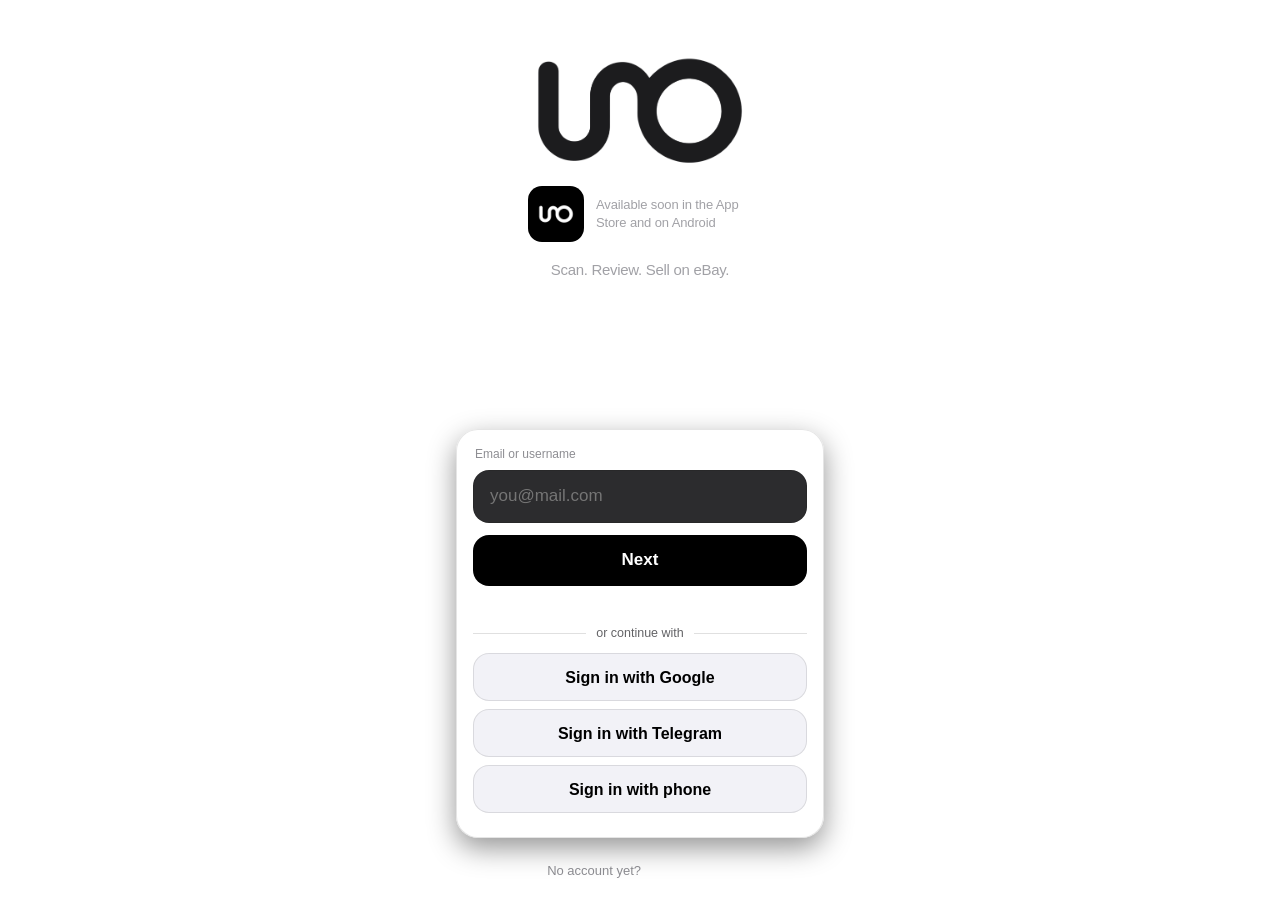
==== frontend/index.html @ 84a636df "P1: header — fat S+O glyph left, person icon top-right - Topbar logo: inline SVG 'S + O' glyph (anth" ====
<!DOCTYPE html>
<html lang="de" class="skin-clean force-dark">
<head>
  <meta charset="utf-8">
  <meta name="viewport" content="width=device-width, initial-scale=1, viewport-fit=cover, interactive-widget=overlays-content">
  <title>SERO</title>
  <link rel="manifest" href="manifest.webmanifest?v=8">

  <!-- Home-Screen / PWA: neues Line-Icon. Startup: Schwarz + Wordmark. -->
  <link rel="apple-touch-icon" href="assets/apple-touch-icon.png?v=7">
  <link rel="icon" href="assets/app-icon.png?v=7" type="image/png">
  <link rel="alternate icon" href="assets/app-icon.png?v=7">
  <link rel="apple-touch-startup-image" href="assets/startup-1170x2532.png?v=2"
    media="(device-width: 390px) and (device-height: 844px) and (-webkit-device-pixel-ratio: 3)">
  <link rel="apple-touch-startup-image" href="assets/startup-780x1688.png?v=2"
    media="(device-width: 390px) and (device-height: 844px) and (-webkit-device-pixel-ratio: 2)">
  <link rel="apple-touch-startup-image" href="assets/startup-1170x2532.png?v=2">
  <meta name="apple-mobile-web-app-capable" content="yes">
  <meta name="mobile-web-app-capable" content="yes">
  <meta name="apple-mobile-web-app-title" content="SERO">
  <!-- black-translucent: die App zeichnet bis unter die Statusleiste (viewport-fit=cover).
       Vorher standen hier ZWEI widersprüchliche Angaben — welche galt, entschied
       die Reihenfolge im Dokument, nicht wir. -->
  <meta name="apple-mobile-web-app-status-bar-style" content="black-translucent">
  <meta name="theme-color" content="#000000">
  <link rel="stylesheet" href="sero.css?v=166">
  <link rel="stylesheet" href="sero-dark.css?v=22">
  <link rel="stylesheet" href="sero-clean.css?v=45">
</head>
<body>

<!-- Marken-Splash — neues Line-Wordmark (Dunkel-Variante) -->
<div id="splash">
  <img src="assets/wordmark-sero-chrome.png?v=5" alt="SERO">
</div>

<!-- ═══════════ Login ═══════════ -->
<section id="viewLogin" class="view" hidden>
  <div class="login-wrap">
    <div class="login-hero">
      <img class="login-mark logo-light" src="assets/wordmark-navy.png?v=2" alt="SERO">
      <img class="login-mark logo-dark" src="assets/wordmark-white.png?v=2" alt="SERO">
      <div class="login-soon">
        <img class="login-app-icon" src="assets/app-icon.png?v=7" alt="">
        <p class="login-soon-copy">Bald im App Store und für Android</p>
      </div>
      <p class="login-sub">Scannen. Prüfen. Bei eBay verkaufen.</p>
      <ul class="login-feats">
        <li><span class="lf-ic" data-ic="camera"></span>Fertiger eBay-Entwurf direkt nach dem Scan</li>
        <li><span class="lf-ic" data-ic="chart"></span>Alles prüfen und ändern, bevor etwas live geht</li>
        <li><span class="lf-ic" data-ic="arrowup"></span>Bei eBay erst nach deiner Freigabe</li>
      </ul>
    </div>
    <div class="login-dock">
    <div class="login-card" id="loginStep1">
      <label for="loginId">E-Mail-Adresse oder Benutzername</label>
      <input id="loginId" type="text" autocomplete="username" placeholder="du@mail.de" enterkeyhint="next">
      <button class="btn-primary" id="loginNext">Weiter</button>
      <p class="login-err" id="loginErr1" role="status" aria-live="polite"></p>
      <div id="loginSocial" class="login-social" hidden></div>
    </div>
    <div class="login-card" id="loginPhoneCard" hidden>
      <label for="loginPhone">Telefonnummer</label>
      <input id="loginPhone" type="tel" autocomplete="tel" placeholder="+49 170 1234567" enterkeyhint="next">
      <button class="btn-primary" id="loginPhoneNext">Code senden</button>
      <p class="login-hint">SMS kostet — nur wenn der Versand eingerichtet ist.</p>
      <p class="login-err" id="loginPhoneErr" role="status" aria-live="polite"></p>
      <button type="button" class="login-link" id="loginPhoneBack">Zurück</button>
    </div>
    <div class="login-card" id="loginPhoneStep2" hidden>
      <label for="loginPhoneCode">Dein SMS-Code</label>
      <input id="loginPhoneCode" inputmode="text" autocomplete="one-time-code" placeholder="L-123456" enterkeyhint="go">
      <button class="btn-primary" id="loginPhoneVerify">Anmelden</button>
      <p class="login-err" id="loginPhoneErr2" role="status" aria-live="polite"></p>
    </div>
    <div class="login-card" id="loginSignupCard" hidden>
      <label for="signupEmail">E-Mail</label>
      <input id="signupEmail" type="email" autocomplete="email" placeholder="du@mail.de" enterkeyhint="next">
      <label for="signupUser">Benutzername</label>
      <input id="signupUser" type="text" autocomplete="username" placeholder="dein.name" maxlength="24" enterkeyhint="go">
      <button class="btn-primary" id="signupBtn">Konto erstellen</button>
      <p class="login-err" id="signupErr" role="status" aria-live="polite"></p>
      <p class="login-hint">Den Anmeldecode schickt SERO an deine E-Mail.</p>
    </div>
    <div class="login-card" id="loginStep2" hidden>
      <label for="loginCode">Dein Anmeldecode</label>
      <p class="login-hint" id="codeHint">SERO hat dir einen Code geschickt.</p>
      <input id="loginCode" inputmode="text" autocomplete="one-time-code" placeholder="L-123456" enterkeyhint="go">
      <button class="btn-primary" id="loginVerify">Anmelden</button>
      <p class="login-err" id="loginErr2" role="status" aria-live="polite"></p>
    </div>
    <p class="login-foot" id="loginFootSignup">Noch kein Konto? <button type="button" class="login-link" id="loginSignup">Konto erstellen</button></p>
    <p class="login-foot" id="loginFootLogin" hidden>Schon ein Konto? <button type="button" class="login-link" id="loginBack">Anmelden</button></p>
    </div>
  </div>
</section>

<!-- ═══════════ App ═══════════ -->
<section id="viewApp" class="view" hidden>
  <header class="topbar">
    <div class="topbar-brand">
      <img class="topbar-logo logo-light" src="assets/wordmark-navy.png?v=2" alt="SERO">
      <img class="topbar-logo logo-dark" src="assets/wordmark-white.png?v=2" alt="SERO">
      <span class="topbar-glyph" aria-label="SERO">
        <svg viewBox="0 0 60 28" fill="currentColor" aria-hidden="true"><path d="M10.8 22.6c-2.8 0-5-0.7-6.7-2.1C2.4 19.1 1.4 17.2 1.2 14.8h5.4c0.2 1 0.6 1.8 1.3 2.3 0.7 0.5 1.6 0.8 2.8 0.8 1.1 0 1.9-0.2 2.4-0.6 0.5-0.4 0.8-0.9 0.8-1.6 0-0.7-0.4-1.3-1.1-1.6-0.7-0.4-2-0.8-3.8-1.2-1.9-0.5-3.4-1-4.5-1.5C3.3 10.9 2.4 10.2 1.8 9.3 1.1 8.3 0.8 7.1 0.8 5.6c0-2 0.8-3.6 2.4-4.8C4.8 -0.5 7 -1.1 9.7-1.1c2.8 0 5 0.7 6.6 2C17.9 2.3 18.8 4.1 19 6.4h-5.3c-0.1-0.9-0.5-1.6-1.2-2.1-0.6-0.5-1.5-0.8-2.6-0.8-1 0-1.7 0.2-2.2 0.6-0.5 0.4-0.8 0.9-0.8 1.5 0 0.7 0.4 1.3 1.1 1.7 0.7 0.4 1.9 0.8 3.7 1.2 1.9 0.5 3.4 1 4.6 1.5 1.2 0.5 2.2 1.3 2.9 2.2 0.7 0.9 1.1 2.2 1.1 3.7 0 2.1-0.8 3.7-2.5 5C16.2 21.9 13.8 22.6 10.8 22.6z" transform="translate(1 4)"/><circle cx="43" cy="14" r="12" fill="none" stroke="currentColor" stroke-width="5"/></svg>
      </span>
      <span class="topbar-rule" aria-hidden="true"></span>
      <span class="topbar-section" id="topbarSection" aria-live="polite"></span>
    </div>
    <span class="topbar-spacer"></span>
    <div class="topbar-actions">
      <button type="button" class="topbar-ico" id="eyeBtn" aria-label="Werte verbergen"></button>
      <button type="button" class="topbar-ico" id="dashRefresh" aria-label="Preise aktualisieren"></button>
      <button type="button" class="topbar-ava" id="topAva" aria-label="Profil">
        <svg class="topbar-ava-fallback" viewBox="0 0 36 36" fill="none"><circle cx="18" cy="14" r="6" fill="currentColor"/><path d="M6 32c0-6.6 5.4-12 12-12s12 5.4 12 12" fill="currentColor"/></svg>
      </button>
    </div>
  </header>

  <!-- Tab: Home (Dashboard) -->
  <main id="tabHome" class="tab-page" hidden>
    <div class="page-scroll" id="homeScroll"></div>
  </main>

  <!-- Tab: Sammlung -->
  <main id="tabCollection" class="tab-page">
    <div class="page-scroll" id="colScroll">
      <div class="tab-title-glass tab-title-flush page-tab-title">
        <img class="tab-title title-light" src="assets/titles/sammlung-dark.png?v=10" alt="Sammlung" width="2272" height="738">
        <img class="tab-title title-dark" src="assets/titles/sammlung.png?v=10" alt="Sammlung" width="2072" height="718">
      </div>
      <div id="colHero"></div>
      <div id="colInvBar" class="inv-bar" hidden>
        <div class="inv-search" id="colSearchWrap" hidden>
          <span class="inv-search-ic"></span>
          <input id="colSearchLive" type="search" inputmode="search" enterkeyhint="search"
            placeholder="Titel, Set, Cert-Nr." autocomplete="off">
          <button type="button" class="inv-search-clear" id="colSearchClear" aria-label="Zurücksetzen" hidden></button>
        </div>
        <div class="inv-applied" id="colInvApplied" hidden></div>
        <div class="inv-count" id="colInvCount"></div>
      </div>
      <div class="sysbanner" id="sysBanner" hidden></div>
      <div class="grid" id="colGrid"></div>
      <!-- Ein Weg nach vorn: SR-Monogramm, ein Satz, ein Knopf. Der Import steht
           in den Einstellungen unter „Daten & Backup“ und lenkte hier nur ab. -->
      <div class="empty" id="colEmpty" hidden>
        <img class="empty-wordmark logo-light" src="assets/wordmark-navy.png?v=2" alt="">
        <img class="empty-wordmark logo-dark" src="assets/wordmark-white.png?v=2" alt="">
        <h2>Noch keine Stücke.</h2>
        <button class="btn-primary" id="emptyAdd"></button>
      </div>
    </div>
  </main>

  <!-- Tab: Scanner (removed from IA — kept hidden for JS compat) -->
  <main id="tabScan" class="tab-page" hidden aria-hidden="true"></main>

  <!-- Tab: Verkaufen -->
  <main id="tabSales" class="tab-page" hidden>
    <div class="page-scroll" id="salesScroll">
      <div class="sales-title-row page-tab-title" hidden aria-hidden="true">
        <div class="tab-title-glass tab-title-flush">
          <img class="tab-title title-light" src="assets/titles/verkauf-dark.png?v=10" alt="Verkaufen" width="2020" height="1216">
          <img class="tab-title title-dark" src="assets/titles/verkauf.png?v=10" alt="Verkaufen" width="1778" height="1076">
        </div>
      </div>
      <div id="salesStats"></div>
      <div class="seg" id="salesSeg">
        <i class="sales-seg-ink" id="salesSegInk" aria-hidden="true"></i>
        <button data-b="draft" class="on">Entwürfe</button>
        <button data-b="active">Aktiv</button>
        <button data-b="ended">Verkauft</button>
      </div>
      <div id="salesInvBar" class="inv-bar" hidden>
        <div class="inv-search" id="salesSearchWrap" hidden>
          <span class="inv-search-ic"></span>
          <input id="salesSearchLive" type="search" inputmode="search" enterkeyhint="search"
            placeholder="Titel, Artikelnummer" autocomplete="off">
          <button type="button" class="inv-search-clear" id="salesSearchClear" aria-label="Zurücksetzen" hidden></button>
        </div>
        <div class="inv-applied" id="salesInvApplied" hidden></div>
        <div class="inv-count" id="salesInvCount"></div>
      </div>
      <div id="salesBulk"></div>
      <div id="salesList"></div>
      <div id="salesEmpty" hidden></div>
    </div>
  </main>

  <!-- Tab: eBay-Hub (SERO-Profil nur noch über Avatar-Overlay) -->
  <main id="tabProfile" class="tab-page ebay-page" hidden>
    <div class="page-scroll" id="profileScroll"></div>
  </main>

  <nav class="tabbar">
    <button class="tab" data-tab="tabHome" aria-label="Übersicht"><span class="tic"></span><span class="tab-lab">Start</span></button>
    <button class="tab active" data-tab="tabCollection" aria-label="Sammlung"><span class="tic"></span><span class="tab-lab">Collection</span></button>
    <button class="tab" data-tab="tabSales" aria-label="Verkaufen"><span class="tic"></span><span class="tab-lab">Sell</span></button>
  </nav>
  <button type="button" class="fab" id="btnCamera" aria-label="Add">
    <svg width="22" height="22" viewBox="0 0 22 22" fill="none"><path d="M11 3v16M3 11h16" stroke="currentColor" stroke-width="2.4" stroke-linecap="round"/></svg>
  </button>
</section>

<!-- Einstellungen — vollhohe sekundäre Ansicht -->
<div id="settingsView" class="settings-view" hidden aria-hidden="true">
  <div class="settings-bar">
    <button type="button" class="icon-btn" id="settingsBack" aria-label="Zurück"></button>
    <h2 id="settingsTitle">Einstellungen</h2>
  </div>
  <div class="settings-body page-scroll" id="settingsBody"></div>
</div>

<!-- ═══════════ Detail-Overlay ═══════════ -->
<div id="detail" class="detail" hidden>
  <div class="detail-bar">
    <button class="icon-btn" id="detailClose" aria-label="Zurück"></button>
    <span class="dtitle" id="detailTitle"></span>
    <button class="icon-btn" id="detailShare" aria-label="Stück teilen" hidden></button>
    <button class="icon-btn" id="detailFav" aria-label="Favorit"></button>
    <button class="icon-btn" id="detailMore" aria-label="Mehr" hidden></button>
    <button class="icon-btn" id="detailTrash" aria-label="Entfernen"></button>
  </div>
  <div class="detail-body" id="detailBody"></div>
  <div id="detailCtaDock" class="d-cta-dock" hidden></div>
</div>

<!-- ═══════════ Bottom-Sheet ═══════════ -->
<div id="sheetBackdrop" class="sheet-backdrop" hidden></div>
<div id="sheet" class="sheet" hidden>
  <div class="sheet-head" id="sheetHead">
    <div class="sheet-grip"></div>
    <h3 id="sheetTitle"></h3>
  </div>
  <p id="sheetHint" class="sheet-hint"></p>
  <div id="sheetBody"></div>
  <p id="sheetErr" class="sheet-err"></p>
  <div class="sheet-actions">
    <button class="btn-plain" id="sheetCancel">Abbrechen</button>
    <button class="btn-primary" id="sheetSave">Übernehmen</button>
  </div>
</div>

<input id="fileInput" type="file" accept="image/*" multiple hidden>
<input id="cameraInput" type="file" accept="image/*" capture="environment" hidden>
<input id="libraryInput" type="file" accept="image/*" multiple hidden>

<div id="scanReview" class="scan-review" hidden>
  <div class="scan-review-inner">
    <h2 id="scanReviewTitle">Prüfen.</h2>
    <p id="scanReviewLead">Das Foto wird der Entwurf.</p>
    <div class="scan-review-ph"><img id="scanReviewImg" alt=""></div>
    <button type="button" class="btn-primary" id="scanReviewKeep"></button>
    <button type="button" class="btn-secondary" id="scanReviewAgain"></button>
  </div>
</div>

<div id="camOverlay" class="cam-overlay" hidden>
  <video id="camVideo" playsinline autoplay muted></video>
  <canvas id="camCanvas" hidden></canvas>
  <div class="cam-top">
    <button type="button" class="cam-x" id="camClose" aria-label="Schließen"></button>
    <span class="cam-count" id="camCount"></span>
    <div class="cam-top-acts">
      <button type="button" class="cam-tool" id="camFlash" hidden aria-label="Blitz"></button>
      <button type="button" class="cam-tool" id="camFlip" aria-label="Kamera wechseln"></button>
    </div>
  </div>
  <div class="cam-strip" id="camStrip"></div>
  <div class="cam-bar">
    <button type="button" class="cam-lib" id="camLibrary">Aus Mediathek</button>
    <button type="button" class="cam-shutter" id="camShutter" aria-label="Auslösen"></button>
    <button type="button" class="cam-next" id="camNext">Weiter</button>
  </div>
</div>

<script src="sero-mobile.js?v=4"></script>
<script src="sero-detail.js?v=7"></script>
<script src="sero.js?v=257"></script>
<script src="sero-profile.js?v=24"></script>
</body>
</html>
---- frontend/sero.css ----
@charset "UTF-8";
/* ═══════════════════════════════════════════════════════════════
   SERO — Liquid Glass (v24)
   Apple-inspiriertes Glas, SERO-eigen: Navy, Chart-Grün, Schwarz/Hell.
   Blur nur auf Chrom-Schichten (Topbar, Tabbar, Sheet, Toast, Detail-Bar).
   Karten/Grid: leichte Transparenz OHNE backdrop-filter.
   Dark-Tokens: sero-dark.css (Media + force-dark). Fallback ohne Blur
   über @supports am Ende dieses Stylesheets.
   ═══════════════════════════════════════════════════════════════ */

/* ─────────── Tokens / :root (Light) ─────────── */

:root {
  /* Palette an Scan-Cam-Glas (eisblau) */
  --navy: #1a4a8c;
  --tint: #2f6fd0;
  --tint-soft: rgba(74, 140, 232, .14);
  --glow: #7eb6ff;
  --glow-deep: #4a8ce8;

  --bg: #e4ecf6;
  --bg-elevated: rgba(255, 255, 255, .78);
  --fill: rgba(103, 135, 171, .12);
  --fill-2: rgba(103, 135, 171, .20);
  --label: #0b1424;
  --label-2: #3d4f6a;           /* ≥4.5:1 auf --bg */
  --label-3: #5a6b86;           /* ≥4.5:1 Meta/Caption auf --bg */
  --separator: rgba(103, 135, 171, .22);
  --surface-solid: #ffffff;
  --card: var(--surface-solid); /* Alias für Segmente / ältere Regeln */

  --green: #248a3d;
  --red: #d70015;
  --orange: #b25000;
  --icon-neutral: #7a8aa3;
  --mono: ui-monospace, "SF Mono", SFMono-Regular, Menlo, monospace;

  /* Liquid Glass — Chrom, tonig zum Scan-Icon */
  --glass: rgba(255, 255, 255, .70);
  --glass-strong: rgba(255, 255, 255, .88);
  --glass-border: rgba(200, 220, 255, .85);
  --glass-edge: rgba(42, 90, 158, .14);
  --glass-spec: inset 0 1.5px 0 rgba(255, 255, 255, .95), inset 0 -1px 0 rgba(42, 90, 158, .08);
  --glass-blur: saturate(2) blur(40px);
  --glass-shadow: 0 14px 44px rgba(42, 90, 158, .18), 0 4px 12px rgba(42, 90, 158, .10);
  --surface: rgba(255, 255, 255, .66);

  --bar: var(--glass);
  --sheet: var(--glass-strong);
  --hairline: rgba(42, 90, 158, .10);
  --shadow-card: 0 1px 2px rgba(42, 90, 158, .05), 0 12px 28px rgba(42, 90, 158, .10);
  --radius-card: 18px;
  --radius-sheet: 24px;
  --radius-bar: 20px;
  --radius-control: 12px;
  --spring: cubic-bezier(.32, .72, 0, 1);

  --chip-s-fs: 11px; --chip-s-fw: 700; --chip-s-pad: 3px 9px;
  --chip-m-fs: 13px; --chip-m-fw: 600; --chip-m-pad: 7px 13px;

  --btn-fg: #ffffff;
  --btn-bg-top: #2a5fb8;
  --btn-bg-bot: #1e4a94;

  --chart-up: #0da05a;
  --chart-dn: #e5484d;
  /* Freisteller-Grund: eisblau wie Scan-Cam/Tabbar, kein kaltes Reinweiß */
  --thumb-bg: #f5f9ff;
}

/* ─────────── Basis / Reset ─────────── */

* { margin: 0; padding: 0; box-sizing: border-box; -webkit-tap-highlight-color: transparent; }
[hidden] { display: none !important; }
html, body { height: 100%; }
body {
  font-family: -apple-system, BlinkMacSystemFont, "SF Pro Text", "Helvetica Neue", "Segoe UI", Roboto, sans-serif;
  background: var(--bg); color: var(--label);
  -webkit-font-smoothing: antialiased; text-rendering: optimizeLegibility;
  overscroll-behavior: none;
  font-size: 17px; line-height: 1.35;
}
/* Liquid Glass Light: weicher Studio-Grund (Dark in sero-dark.css) */
html:not(.force-dark) body {
  background:
    radial-gradient(120% 80% at 50% -20%, rgba(103, 135, 171, .18), transparent 55%),
    radial-gradient(90% 60% at 100% 100%, rgba(150, 180, 215, .14), transparent 50%),
    var(--bg);
}
button { font: inherit; border: 0; background: none; color: inherit; cursor: pointer; text-align: left; }
input, textarea { font: inherit; color: inherit; }
a { color: var(--tint); }

/* Fokus sichtbar — outline:0 nur wo eigener Ersatz existiert (z. B. tab-cam) */
:focus { outline: none; }
:focus-visible {
  outline: 2.5px solid var(--tint);
  outline-offset: 2px;
}
button:focus-visible, a:focus-visible, input:focus-visible, [tabindex]:focus-visible {
  outline: 2.5px solid var(--tint);
  outline-offset: 2px;
}

.view { position: fixed; inset: 0; display: flex; flex-direction: column; }

#viewApp {
  transition: transform .38s cubic-bezier(.32, .72, 0, 1), border-radius .38s, filter .38s;
  transform-origin: 50% 0; background: var(--bg);
}
#viewApp.recede {
  transform: scale(.945) translateY(10px);
  border-radius: 24px; overflow: hidden; filter: brightness(.82);
}
html.vv-keyboard #viewApp.recede,
#viewApp.recede.is-detail-open {
  transform: none;
  filter: none;
  border-radius: 0;
}
html.vv-keyboard .sheet,
html.input-focus .sheet {
  -webkit-backdrop-filter: none;
  backdrop-filter: none;
  background: var(--surface-solid, #fff);
}

/* Bilder blenden weich ein (muss VOR .holo-wrap img stehen — Kaskaden-Reihenfolge).
   WICHTIG: Selektor hier abschließen — sonst erben Produktbilder die .ph-strip-
   Flex/Overflow-Regeln und brechen das Galerie-Layout. */
.gitem img, .d-photos img, .rc img, .mv-row img, .sale-row img,
.simg, .add-strip img, .img-row img {
  opacity: 0; transition: opacity .4s ease, transform .4s var(--spring);
}
img.ld { opacity: 1 !important; }

/* ── Foto-Sammler im Scan-Sheet ─────────────────────────────────────────
   Alle Aufnahmen als Streifen, jede mit × und Sortier-Pfeilen. Bewusst
   Knöpfe statt Ziehen: Drag auf dem Handy war schon einmal unbrauchbar. */
.ph-strip {
  display: flex; gap: 10px; overflow-x: auto; padding: 2px 0 8px;
  scroll-snap-type: x proximity; -webkit-overflow-scrolling: touch;
}
.ph-strip::-webkit-scrollbar { display: none; }
.ph-kachel {
  position: relative; flex: 0 0 auto; width: 96px; margin: 0;
  scroll-snap-align: start;
}
.ph-kachel img {
  width: 96px; height: 128px; object-fit: cover; border-radius: 10px;
  background: var(--thumb-bg); display: block;
  box-shadow: 0 1px 3px rgba(0,0,0,.18);
}
.ph-kachel { cursor: pointer; }
.ph-kachel.is-hero {
  outline: 2px solid var(--tint);
  outline-offset: 2px;
  border-radius: 10px;
}
.ph-kachel:active { opacity: .88; }
.ph-weg {
  position: absolute; top: -5px; right: -5px; width: 24px; height: 24px;
  border: 0; border-radius: 50%; display: grid; place-items: center;
  background: var(--label); color: var(--bg); cursor: pointer;
  box-shadow: 0 1px 4px rgba(0,0,0,.3); padding: 0;
}
.ph-weg::before {
  content: ""; position: absolute; inset: -10px; border-radius: 50%;
}
.ph-weg:active { transform: scale(.88); }
.ph-haupt {
  position: absolute; top: 6px; left: 6px;
  font-size: 9.5px; font-weight: 800; letter-spacing: .3px;
  background: var(--tint); color: #fff; padding: 2px 6px; border-radius: 5px;
}
.ph-sort { display: flex; gap: 5px; margin-top: 6px; }
.ph-sort button {
  flex: 1; min-height: 44px; height: 44px; border: 0; border-radius: 8px; cursor: pointer;
  background: var(--fill-2); color: var(--label); font-size: 19px; line-height: 1;
  font-weight: 700; padding: 0 0 2px;
}
.ph-sort button:disabled { opacity: .22; }
.ph-sort button:active:not(:disabled) { transform: scale(.92); }
.ph-tipp { font-size: 12.5px; color: var(--label-2); margin: 2px 4px 10px; line-height: 1.4; }
.ph-add { display: flex; gap: 8px; margin: 4px 0 12px; }
.ph-add .btn-secondary { flex: 1; display: flex; align-items: center; justify-content: center; gap: 7px; }

/* Start-Splash */
#splash {
  position: fixed; inset: 0; z-index: 100; display: grid; place-items: center;
  background: #000; transition: opacity .45s;
}
#splash img {
  width: min(220px, 56vw); height: auto; max-height: none; object-fit: contain;
  border-radius: 0;
  animation: logoIn .7s var(--spring) backwards;
}
#splash.done { opacity: 0; pointer-events: none; }
@keyframes splashPulse { 50% { transform: scale(1.08); opacity: .8; } }

/* Login — scrollbar & höhenadaptiv (kleine Geräte + Querformat + Tastatur) */
#viewLogin {
  overflow-x: hidden;
  overflow-y: auto;
  -webkit-overflow-scrolling: touch;
  align-items: stretch;
  overscroll-behavior-y: contain;
}
.login-wrap {
  margin: auto;
  width: min(340px, 88vw);
  text-align: center;
  padding: max(20px, env(safe-area-inset-top, 0px)) 16px
    max(28px, calc(env(safe-area-inset-bottom, 0px) + 20px));
  min-height: min(100%, var(--vv-height, 100dvh));
  display: flex; flex-direction: column; justify-content: center;
  box-sizing: border-box;
}
@media (max-height: 640px), (orientation: landscape) and (max-height: 520px) {
  .login-wrap { justify-content: flex-start; min-height: auto; padding-top: 12px; }
  .login-logo { width: 72px; margin-bottom: 8px; }
  .login-mark { width: min(220px, 70vw); max-height: 64px; margin-bottom: 10px; }
  .login-app-icon { width: 40px; height: 40px; }
  .login-soon { margin-bottom: 10px; }
  .login-sub { margin-bottom: 12px; font-size: 14px; }
  .login-feats { margin-bottom: 14px; gap: 8px; font-size: 13px; }
  .login-card { padding: 16px 14px; }
  .login-foot { margin-top: 12px; }
}
@media (orientation: landscape) and (max-height: 420px) {
  .login-feats { display: none; }
}
.login-logo {
  width: 128px; height: auto; margin: 0 auto 16px; display: block;
  animation: logoIn .7s var(--spring) backwards;
}
.login-logo.logo-dark { display: none; }
.login-mark {
  display: block;
  width: min(300px, 86vw);
  height: auto;
  max-height: 96px;
  margin: 0 auto 18px;
  object-fit: contain;
  filter: none;
  animation: logoIn .7s var(--spring) backwards;
}
.login-soon {
  display: flex;
  align-items: center;
  justify-content: center;
  gap: 12px;
  margin: 0 auto 16px;
  max-width: 100%;
}
.login-app-icon {
  width: 52px;
  height: 52px;
  flex: 0 0 auto;
  object-fit: contain;
  border-radius: 12px;
}
.login-soon-copy {
  margin: 0;
  text-align: left;
  font-size: 13px;
  font-weight: 500;
  line-height: 1.3;
  color: var(--label-2);
  max-width: 11.5em;
}
.login-sub { color: var(--label-2); margin-bottom: 30px; font-size: 16px; animation: pageIn .5s .15s var(--spring) backwards; }
/* Die drei Zeilen über der Anmelde-Karte: ohne diese Regeln rendert der
   Browser eine Standard-Bullet-Liste — auf dem allerersten Screen. */
.login-feats {
  list-style: none; margin: 0 auto 26px; padding: 0; width: fit-content;
  display: grid; gap: 12px; text-align: left;
  font-size: 14.5px; color: var(--label-2);
  animation: pageIn .5s .25s var(--spring) backwards;
}
.login-feats li { display: flex; align-items: center; gap: 11px; }
.lf-ic {
  width: 28px; height: 28px; border-radius: 9px; flex: 0 0 auto;
  display: grid; place-items: center; color: var(--tint);
  background: color-mix(in srgb, var(--tint) 12%, transparent);
}
.lf-ic svg { width: 15px; height: 15px; }
.login-link {
  background: none; border: 0; padding: 0; font: inherit;
  color: var(--tint); font-weight: 600; cursor: pointer;
}

.login-card {
  background: rgba(255, 255, 255, .82); border: 1px solid rgba(255, 255, 255, .9);
  border-radius: var(--radius-card); padding: 22px 20px;
  text-align: left;
  box-shadow: 0 16px 40px rgba(16, 24, 40, .16), inset 0 1px 0 rgba(255, 255, 255, 1);
  -webkit-backdrop-filter: saturate(2) blur(32px);
  backdrop-filter: saturate(2) blur(32px);
  animation: itemIn .5s .25s var(--spring) backwards;
}
.login-card label { font-size: 13px; font-weight: 600; color: var(--label-2); }
.login-card label + input { margin-top: 0; }
.login-card input + label { margin-top: 12px; }
.login-card input {
  width: 100%; margin: 10px 0 16px; padding: 14px 16px; border-radius: 12px;
  border: 0; background: var(--fill); outline: none; font-size: 17px; transition: box-shadow .18s;
}
.login-card input:focus { box-shadow: 0 0 0 2.5px var(--tint); }
.login-hint { font-size: 13px; color: var(--label-2); margin: 6px 0 4px; }
.login-err { color: var(--red); font-size: 13px; margin-top: 10px; min-height: 1em; }
.login-foot { margin-top: 24px; font-size: 13px; color: var(--label-2); }
@keyframes logoIn {
  from { opacity: 0; transform: translateY(-14px) scale(.92); }
}
.oauth-divider {
  display: flex; align-items: center; gap: 10px; margin: 18px 0 12px;
  color: var(--label-3); font-size: 12.5px;
}
.oauth-divider::before, .oauth-divider::after { content: ""; flex: 1; border-top: .5px solid var(--separator); }
.oauth-btn { margin-bottom: 8px; }

.login-social { margin-top: 4px; }
.tg-login-slot {
  display: flex; justify-content: center; margin: 8px 0 12px;
  min-height: 40px;
}
.login-card .login-link { margin-top: 12px; display: inline-block; }

/* Buttons */
.btn-primary {
  display: flex; align-items: center; justify-content: center; gap: 8px;
  width: 100%; min-height: 50px;
  background: linear-gradient(180deg, var(--btn-bg-top), var(--btn-bg-bot));
  color: var(--btn-fg); font-weight: 600; font-size: 17px;
  padding: 14px 18px; border-radius: var(--radius-control, 18px);
  box-shadow: 0 1px 2px rgba(47, 111, 208, .28), 0 8px 22px -6px rgba(74, 140, 232, .48),
    0 0 18px rgba(126, 182, 255, .28),
    inset 0 .5px 0 rgba(255, 255, 255, .35);
  transition: transform .16s var(--spring), filter .16s, box-shadow .16s;
}
.btn-primary:active { transform: scale(.96); filter: brightness(1.12); box-shadow: 0 1px 2px rgba(47, 111, 208, .3); }
.btn-primary[disabled] { opacity: .45; }
.btn-primary.destructive { background: linear-gradient(180deg, #e5484d, #c22b30); }
.btn-primary.success { background: linear-gradient(180deg, #2ba455, #1d7a3d); }
.btn-secondary {
  display: flex; align-items: center; justify-content: center; gap: 8px;
  width: 100%; min-height: 48px;
  background: var(--fill); color: var(--tint); font-weight: 600; font-size: 16px;
  padding: 12px 16px; border-radius: var(--radius-control); transition: transform .12s;
}
.btn-secondary:active { transform: scale(.965); }
.btn-plain { color: var(--tint); font-weight: 600; font-size: 17px; padding: 12px 16px; }

/* ─────────── Topbar / Tab-Bar (Liquid Glass Chrom — bewusst laut) ─────────── */

.topbar {
  display: flex; align-items: center; gap: 8px;
  padding: calc(env(safe-area-inset-top, 0px) + 8px)
    max(14px, env(safe-area-inset-right, 0px))
    8px
    max(14px, env(safe-area-inset-left, 0px));
  background: color-mix(in srgb, var(--brand-wash) 72%, transparent);
  /* Literal — Safari akzeptiert oft kein var() in backdrop-filter */
  -webkit-backdrop-filter: saturate(2.1) blur(36px);
  backdrop-filter: saturate(2.1) blur(36px);
  border-bottom: 1px solid color-mix(in srgb, var(--brand-ink) 22%, transparent);
  box-shadow:
    inset 0 1px 0 rgba(255, 255, 255, .55),
    0 6px 20px color-mix(in srgb, var(--brand-ink) 12%, transparent);
  z-index: 5;
  --brand-ink: rgb(103, 135, 171);
  --brand-wash: rgb(220, 230, 242);
  overflow: hidden;
}
.topbar-brand {
  display: flex;
  align-items: center;
  gap: 8px;
  min-width: 0;
  flex: 1 1 auto;
  overflow: hidden;
}
.topbar-logo { height: 28px; width: auto; max-width: min(196px, 48vw); object-fit: contain; flex: 0 1 auto; filter: none; }
.topbar-glyph { display: none; }
.topbar-ava-fallback { display: none; }
.fab { display: none; }
.topbar-rule {
  width: 1.5px;
  height: 24px;
  border-radius: 1px;
  background: var(--brand-ink);
  opacity: .85;
  flex: 0 0 auto;
}
.topbar-section {
  display: flex;
  align-items: center;
  min-width: 0;
  flex: 1 1 auto;
  max-width: min(40vw, 168px);
  overflow: hidden;
}
.topbar-section .tab-title.topbar-title {
  width: auto !important;
  max-width: 100%;
  height: 32px !important;
  margin: 0 !important;
  object-fit: contain;
  object-position: left center;
  flex: 0 1 auto;
}
.topbar-section .tab-title.title-dark { display: none; }
.logo-dark { display: none; }
.topbar-spacer { flex: 0 1 8px; min-width: 4px; }
.topbar-badge {
  font-size: var(--chip-m-fs); font-weight: var(--chip-m-fw); color: var(--orange);
  background: color-mix(in srgb, var(--orange) 18%, transparent);
  padding: 4px 11px; border-radius: 999px;
  border: .5px solid color-mix(in srgb, var(--orange) 28%, transparent);
}
.topbar-actions {
  display: flex;
  align-items: center;
  gap: 4px;
  flex: 0 0 auto;
}
.topbar-ico {
  width: 34px; height: 34px; border-radius: 10px; flex: 0 0 auto;
  display: grid; place-items: center; color: var(--brand-ink);
  background: color-mix(in srgb, var(--brand-wash) 80%, #fff);
  border: 1px solid color-mix(in srgb, var(--brand-ink) 28%, transparent);
  box-shadow: inset 0 1px 0 rgba(255, 255, 255, .7);
  padding: 0; transition: transform .12s;
}
.topbar-ico:active { transform: scale(.92); }
.topbar-ico.spin svg { animation: spin 1s linear infinite; }
.topbar-ico svg { width: 17px; height: 17px; }
.topbar-ava {
  width: 34px; height: 34px; border-radius: 10px; flex: 0 0 auto;
  overflow: hidden; padding: 0; border: 1px solid color-mix(in srgb, var(--brand-ink) 28%, transparent);
  background: var(--fill); box-shadow: 0 2px 8px color-mix(in srgb, var(--brand-ink) 14%, transparent);
  display: grid; place-items: center; color: var(--tint); font-weight: 700; font-size: 13px;
  transition: transform .12s;
}
.topbar-ava:active { transform: scale(.92); }
.topbar-ava img { width: 100%; height: 100%; object-fit: cover; display: block; }
.icon-btn {
  width: 44px; height: 44px; border-radius: var(--radius-control, 12px); flex: 0 0 auto;
  display: grid; place-items: center; color: var(--tint);
  background: rgba(245, 249, 255, .72);
  border: 1px solid rgba(190, 215, 255, .85);
  box-shadow:
    inset 0 1px 0 rgba(255, 255, 255, .95),
    0 4px 14px rgba(42, 90, 158, .14),
    0 0 10px rgba(126, 182, 255, .18);
  -webkit-backdrop-filter: saturate(1.8) blur(16px);
  backdrop-filter: saturate(1.8) blur(16px);
  transition: transform .12s, background .2s;
  position: relative;
}
.icon-btn:active { transform: scale(.9); }
.icon-btn img { width: 100%; height: 100%; border-radius: 50%; object-fit: cover; }
/* Visuell kompakt (36), Tippfläche bleibt ≥44 via unsichtbarer Hit-Ring */
.icon-btn.sm { width: 36px; height: 36px; }
.icon-btn.sm::before {
  content: ""; position: absolute; inset: -4px; border-radius: 50%;
}
.icon-btn.badged { color: #fff; background: var(--navy); border-color: transparent;
  backdrop-filter: none; -webkit-backdrop-filter: none; }

/* Schwebende Glas-Tabbar: klar abgehoben, starke Lichtkante, Linse, Kamera */
.tabbar {
  position: absolute; left: 14px; right: 14px;
  bottom: calc(env(safe-area-inset-bottom, 0px) + 14px); z-index: 20;
  display: flex; align-items: center; justify-content: space-between; gap: 0;
  padding: 4px 10px;
  min-height: 54px;
  background: rgba(245, 249, 255, .72);
  -webkit-backdrop-filter: saturate(2.2) blur(42px);
  backdrop-filter: saturate(2.2) blur(42px);
  border: 1.5px solid rgba(190, 215, 255, .90);
  border-radius: var(--radius-bar, 20px);
  box-shadow:
    0 18px 48px rgba(42, 90, 158, .22),
    0 4px 14px rgba(42, 90, 158, .12),
    0 0 24px rgba(126, 182, 255, .25),
    inset 0 1.5px 0 rgba(255, 255, 255, 1),
    inset 0 -1px 0 rgba(42, 90, 158, .08);
}
.tabbar::before {
  content: ""; position: absolute; inset: 1px; border-radius: calc(var(--radius-bar, 20px) - 2px); pointer-events: none;
  background: linear-gradient(180deg, rgba(255, 255, 255, .55) 0%, transparent 48%);
  opacity: 1;
}
.tab {
  flex: 1; display: flex; flex-direction: column; align-items: center; gap: 0;
  color: var(--label-2); font-size: 11px; font-weight: 600; padding: 2px 0 1px;
  min-height: 44px; justify-content: center;
  transition: color .18s, transform .12s;
  position: relative; z-index: 1;
}
.tab:active { transform: scale(.92); }
.tab.active { color: var(--navy); }
.tab .tic {
  display: grid; place-items: center;
  width: 48px; height: 28px; border-radius: 12px;
  transition: background .28s var(--spring), transform .28s var(--spring),
    box-shadow .28s var(--spring), border-color .28s;
  border: 1px solid transparent;
}
.tab.active .tic {
  background: rgba(74, 140, 232, .16);
  border-color: rgba(74, 140, 232, .28);
  box-shadow:
    inset 0 1px 0 rgba(255, 255, 255, .9),
    0 0 0 1px rgba(74, 140, 232, .10),
    0 4px 16px rgba(74, 140, 232, .22);
}
.tab.active .tic.lens-go { animation: ticpop .32s var(--spring); }
@keyframes ticpop { 50% { transform: scale(1.12); } }
.tab-cam {
  position: relative; z-index: 2;
  width: 70px; height: auto; min-height: 66px; border-radius: 0; margin: 0 2px; flex: 0 0 auto;
  display: flex; flex-direction: column; align-items: center; justify-content: center; gap: 2px; color: #fff;
  padding: 0; overflow: visible;
  background: transparent !important;
  border: 0 !important;
  outline: 0 !important;
  box-shadow: none !important;
  -webkit-appearance: none;
  appearance: none;
  transition: transform .14s;
}
.tab-cam::after {
  content: ""; position: absolute; inset: -6px; border-radius: 18px; z-index: -1;
  background: radial-gradient(circle, rgba(126, 182, 255, .45) 0%, transparent 70%);
  filter: blur(12px); opacity: .65;
  animation: none;
  pointer-events: none;
}
@keyframes orbbreathe { 0%, 100% { opacity: .35; transform: scale(.94); } 50% { opacity: .8; transform: scale(1.08); } }
.tab-cam:active { transform: scale(.90); }
.cam-ico {
  width: 66px; height: 66px; display: block; object-fit: contain;
  border: 0;
  border-radius: 0;
  background: transparent;
  /* Icon trägt die Squircle-Form selbst — kein CSS-Rahmen */
  filter: drop-shadow(0 6px 14px rgba(42, 90, 158, .32));
}
.cam-ico-dark { display: none; }
@media (prefers-color-scheme: dark) {
  html:not(.force-light) .cam-ico-light { display: none; }
  html:not(.force-light) .cam-ico-dark { display: block; }
}
html.force-dark .cam-ico-light { display: none; }
html.force-dark .cam-ico-dark { display: block; }
.tab-cam:active .cam-ico { transform: scale(.94); }

/* Scan-Button: sichtbares Label + aktiver Zustand */
.tab-cam-lab {
  display: block;
  font-size: 10px;
  font-weight: 650;
  letter-spacing: .01em;
  color: var(--label);
  line-height: 1;
  margin-top: -2px;
}
.tab-cam.active .tab-cam-lab,
.tab-cam[aria-current="page"] .tab-cam-lab {
  color: var(--tint);
}
.tab-cam.active .cam-ico,
.tab-cam[aria-current="page"] .cam-ico {
  filter: drop-shadow(0 6px 14px rgba(42, 90, 158, .45));
  transform: translateY(-1px);
}

/* Start: Scanner-first Hero */
.home-sell-hero {
  margin: 4px 0 18px;
  padding: 18px 16px 16px;
  border-radius: var(--radius-card);
  background:
    radial-gradient(120% 80% at 100% 0%, rgba(52, 120, 246, .16), transparent 55%),
    linear-gradient(165deg, rgba(255,255,255,.72), rgba(238, 243, 251, .92));
  border: 1px solid rgba(27, 68, 131, .08);
}
.home-sell-title {
  margin: 0 0 8px;
  font-size: 22px;
  line-height: 1.2;
  font-weight: 760;
  letter-spacing: -.02em;
  color: var(--label);
}
.home-sell-lead {
  margin: 0 0 14px;
  font-size: 14px;
  line-height: 1.45;
  color: var(--label-2);
}
.home-sell-actions {
  display: flex;
  flex-direction: column;
  gap: 8px;
}
.home-sell-actions .btn-plain,
.home-collect-only {
  margin-top: 2px;
  text-align: center;
  color: var(--label-2);
  font-size: 13.5px;
}
.home-trust {
  list-style: none;
  margin: 14px 0 10px;
  padding: 0;
  display: grid;
  gap: 6px;
}
.home-trust li {
  position: relative;
  padding-left: 16px;
  font-size: 12.5px;
  line-height: 1.4;
  color: var(--label-2);
}
.home-trust li::before {
  content: "";
  position: absolute;
  left: 0; top: .45em;
  width: 7px; height: 7px; border-radius: 50%;
  background: var(--tint);
  opacity: .75;
}
.home-ebay-status {
  margin: 0 0 8px;
  font-size: 12.5px;
  color: var(--label-2);
}
.home-draft-card {
  width: 100%;
  text-align: left;
  padding: 12px 14px;
  border-radius: 14px;
  border: 1px solid rgba(52, 120, 246, .22);
  background: rgba(52, 120, 246, .08);
  color: var(--tint);
  font-weight: 650;
  font-size: 14px;
}
.scan-extra {
  display: flex;
  flex-direction: column;
  gap: 8px;
  margin: 10px 0 4px;
}
.preflight-issues {
  font-size: 14px;
  line-height: 1.55;
  color: var(--label);
}
.publish-confirm .pc-photo {
  width: 100%;
  max-height: 180px;
  object-fit: contain;
  border-radius: 12px;
  background: var(--thumb-bg);
  margin-bottom: 10px;
}
.publish-confirm .pc-strip {
  display: flex; gap: 8px; overflow-x: auto; margin: 0 0 12px;
  -webkit-overflow-scrolling: touch;
}
.publish-confirm .pc-strip figure {
  position: relative; flex: 0 0 56px; width: 56px; height: 72px;
  margin: 0; border-radius: 8px; overflow: hidden;
  border: 2px solid transparent; background: var(--thumb-bg);
}
.publish-confirm .pc-strip figure.is-hero { border-color: var(--accent, #3478f6); }
.publish-confirm .pc-strip img { width: 100%; height: 100%; object-fit: cover; }
.publish-confirm .pc-strip .ph-haupt {
  position: absolute; left: 4px; bottom: 4px; font-size: 9px;
  background: rgba(0,0,0,.65); color: #fff; padding: 1px 4px; border-radius: 4px;
}
.publish-confirm .pc-rows { margin: 0 0 10px; }
.publish-confirm .pc-row {
  display: flex; justify-content: space-between; gap: 12px;
  font-size: 13px; padding: 6px 0;
  border-bottom: 1px solid var(--sep, rgba(128,128,128,.2));
}
.publish-confirm .pc-row span:first-child { color: var(--label-2); }
.publish-confirm .pc-row.is-miss { color: #eb4d3d; }
.publish-confirm .pc-title {
  margin: 0 0 4px;
  font-size: 16px;
  font-weight: 700;
}
.publish-confirm .pc-meta,
.publish-confirm .pc-note {
  margin: 0 0 8px;
  font-size: 13px;
  color: var(--label-2);
}
.publish-confirm .pc-price {
  margin: 0 0 10px;
  font-size: 22px;
  font-weight: 750;
}



@media (prefers-reduced-motion: reduce) {
  .tab-cam::after { animation: none; opacity: .45; }
  .tab.active .tic, .tab.active .tic.lens-go { animation: none; }
  #splash img { animation: none; }
  .scanres .party-card { animation: none; }
  .scan-br { animation: none; }
}

/* Seiten-Gerüst */
.tab-page { flex: 1; display: flex; flex-direction: column; min-height: 0; position: relative; }
.page-scroll {
  flex: 1; overflow-y: auto; padding: 2px 14px 130px; -webkit-overflow-scrolling: touch;
  /* Inhalt blendet weich aus, bevor er unter die Glas-Bar taucht */
  -webkit-mask-image: linear-gradient(#000 calc(100% - 96px), transparent calc(100% - 16px));
  mask-image: linear-gradient(#000 calc(100% - 96px), transparent calc(100% - 16px));
}
/* Script-Titelbilder (Portfolio, Sammlung, …) — ersetzt die großen Text-Titel */
.tab-title {
  display: block;
  width: min(100%, 190px);
  height: auto;
  margin: 2px 0 10px;
  object-fit: contain;
  pointer-events: none;
  user-select: none;
  -webkit-user-drag: none;
}
.tab-title.sm {
  width: min(100%, 235px);
  margin: 14px 0 10px;
}
.tab-title.profil {
  width: min(100%, 152px);
  margin: 2px 0 8px;
}
/* Übersicht: kompakt — Range links, Preis rechts */
.ov-hero {
  margin: 0 0 8px;
  padding: 2px 0 4px;
  border-radius: var(--radius-card);
  overflow: hidden;
  background: transparent;
}
.ov-hero.themed {
  box-shadow: 0 8px 28px rgba(16, 24, 40, .18);
  padding: 8px 12px 6px;
}
.ov-title-row, .ov-value-row {
  display: flex;
  align-items: center;
  justify-content: space-between;
  gap: 10px;
  margin: 0 0 2px;
}
.ov-value-row {
  align-items: flex-start;
}
.ov-value-row .ov-range {
  flex: 1 1 auto;
  justify-content: flex-start;
  padding: 2px 0 0;
  margin: 0;
  gap: 6px;
  min-width: 0;
}
.ov-value-row .ov-range .range-pill {
  padding: 5px 10px;
  font-size: 12px;
}
/* Sammlung + Verkauf: Titel bündig am linken Rand */
.tab-title-glass.tab-title-flush {
  margin-left: -16px;
  margin-right: 0;
  padding-left: 8px;
  border-top-left-radius: 0;
  border-bottom-left-radius: 0;
  border-left: none;
}
.ov-title-glass, .tab-title-glass {
  /* Fest an Inhalt — kein max-width:48%, sonst dehnt sich das Glas */
  flex: 0 0 auto;
  width: fit-content;
  max-width: none;
  display: inline-flex;
  align-items: center;
  padding: 2px 4px 2px 5px;
  margin: -2px 0 0 -4px;
  border-radius: 9px;
  /* Durchsichtiges Glas — Hintergrund scheint durch */
  background: rgba(255, 255, 255, .22);
  border: .5px solid rgba(255, 255, 255, .5);
  box-shadow:
    inset 0 1px 0 rgba(255, 255, 255, .55),
    inset 0 -1px 0 rgba(16, 24, 40, .06),
    0 2px 10px rgba(16, 24, 40, .12);
  -webkit-backdrop-filter: saturate(1.6) blur(18px);
  backdrop-filter: saturate(1.6) blur(18px);
}
.tab-title-glass {
  margin: 2px 0 10px;
  /* Auf hellem Seitengrund etwas deckender */
  background: rgba(255, 255, 255, .55);
  border-color: rgba(255, 255, 255, .75);
}

/* Seiten-Titel sitzen in der Topbar — große Glas-Titel in den Tabs aus */
.tab-title-glass.page-tab-title,
#tabHome .tab-title-glass.page-tab-title { display: none; }

.ov-title-glass .tab-title,
.tab-title-glass .tab-title {
  height: auto;
  margin: 0;
  display: block;
  /* Echte Dark-Assets — kein Invert-Filter auf dem Glas */
  filter: none !important;
}
.tab-title.title-dark { display: none; }
.ov-title-glass .tab-title.title-dark,
.tab-title-glass .tab-title.title-dark { display: none; }
.ov-title-glass .tab-title {
  width: 108px;
  max-width: none;
}
.tab-title-glass .tab-title {
  width: min(100%, 190px);
}
.tab-title-glass .tab-title.profil {
  width: min(100%, 152px);
}
.tab-title-glass .tab-title.sm {
  width: min(100%, 235px);
}

.ov-value-stack {
  flex: 0 0 auto;
  display: flex;
  flex-direction: column;
  align-items: flex-end;
  gap: 4px;
  min-width: 0;
}
.ov-title-row .ov-value,
.ov-value-row .ov-value {
  flex: 0 0 auto;
  margin: 0;
  font-size: clamp(26px, 8vw, 36px);
  letter-spacing: -1.2px;
  line-height: 1;
  text-align: right;
  white-space: nowrap;
}
.ov-value-stack .ov-delta {
  margin: 0;
  font-size: 11.5px;
  padding: 3px 9px;
  max-width: 100%;
  text-align: right;
}
.ov-chart-block { position: relative; margin-top: 0; }
.ov-chart-wrap { position: relative; }
.ov-chart-block .tv-chart {
  margin: 0 -4px 0; width: calc(100% + 8px);
}
.ov-chart-block .tv-svg { aspect-ratio: 375 / 130; }
.ov-hero.themed .ov-value { color: #fff !important; text-shadow: 0 1px 8px rgba(0,0,0,.35); }
.ov-hero.themed .ov-delta { color: rgba(255,255,255,.88); }
.ov-hero.themed .ov-delta.up {
  background: color-mix(in srgb, #3dd68c 22%, transparent); color: #b8f5d4 !important;
}
.ov-hero.themed .ov-delta.down {
  background: color-mix(in srgb, #ff6b6b 20%, transparent); color: #ffc9c9 !important;
}
.ov-hero.themed .tv-ylab, .ov-hero.themed .tv-xlab { fill: rgba(255,255,255,.7); }
.ov-hero.themed .tv-grid { stroke: rgba(255,255,255,.18); }
.ov-hero.themed .tv-line { stroke: #7dffb3; }
.ov-hero.themed .range-pill {
  background: rgba(255,255,255,.16); color: rgba(255,255,255,.9);
  border-color: rgba(255,255,255,.22);
}
.ov-hero.themed .range-pill.on {
  background: rgba(255,255,255,.92); color: #102e5a;
}
/* Dark: echte Dark-Titel; nur Legacy (Einstellungen) noch per Invert */
@media (prefers-color-scheme: dark) {
  html:not(.force-light) .topbar {
    --brand-ink: rgb(183, 202, 225);
    --brand-wash: rgb(18, 28, 44);
  }
  html:not(.force-light) .tab-title.title-light,
  html:not(.force-light) .ov-title-glass .tab-title.title-light,
  html:not(.force-light) .tab-title-glass .tab-title.title-light,
  html:not(.force-light) .topbar-section .tab-title.title-light {
    display: none;
  }
  html:not(.force-light) .tab-title.title-dark,
  html:not(.force-light) .ov-title-glass .tab-title.title-dark,
  html:not(.force-light) .tab-title-glass .tab-title.title-dark,
  html:not(.force-light) .topbar-section .tab-title.title-dark {
    display: block;
  }
  html:not(.force-light) .tab-title.title-invert {
    filter: brightness(0) invert(1) !important;
  }
  html:not(.force-light) .tab-title-glass {
    background: rgba(12, 24, 48, .55);
    border-color: rgba(100, 170, 255, .40);
    box-shadow: 0 0 16px rgba(60, 140, 255, .18), inset 0 1px 0 rgba(180, 210, 255, .2);
  }
  html:not(.force-light) .ov-title-glass {
    background: rgba(12, 24, 48, .50);
    border-color: rgba(100, 170, 255, .45);
    box-shadow: 0 0 16px rgba(60, 140, 255, .2), inset 0 1px 0 rgba(180, 210, 255, .22);
  }
}
html.force-dark .topbar {
  --brand-ink: rgb(183, 202, 225);
  --brand-wash: rgb(18, 28, 44);
}
html.force-dark .tab-title.title-light,
html.force-dark .ov-title-glass .tab-title.title-light,
html.force-dark .tab-title-glass .tab-title.title-light,
html.force-dark .topbar-section .tab-title.title-light {
  display: none;
}
html.force-dark .tab-title.title-dark,
html.force-dark .ov-title-glass .tab-title.title-dark,
html.force-dark .tab-title-glass .tab-title.title-dark,
html.force-dark .topbar-section .tab-title.title-dark {
  display: block;
}
html.force-dark .tab-title.title-invert {
  filter: brightness(0) invert(1) !important;
}
html.force-dark .tab-title-glass {
  background: rgba(12, 24, 48, .55);
  border-color: rgba(100, 170, 255, .40);
  box-shadow: 0 0 16px rgba(60, 140, 255, .18), inset 0 1px 0 rgba(180, 210, 255, .2);
}
html.force-dark .ov-title-glass {
  background: rgba(12, 24, 48, .50);
  border-color: rgba(100, 170, 255, .45);
  box-shadow: 0 0 16px rgba(60, 140, 255, .2), inset 0 1px 0 rgba(180, 210, 255, .22);
}
html.force-light .topbar {
  --brand-ink: rgb(103, 135, 171);
  --brand-wash: rgb(220, 230, 242);
}
html.force-light .tab-title.title-dark,
html.force-light .topbar-section .tab-title.title-dark {
  display: none !important;
}
html.force-light .tab-title.title-light,
html.force-light .topbar-section .tab-title.title-light {
  display: block;
}
html.force-light .tab-title.title-invert {
  filter: none !important;
}
.large-title { font-size: 32px; font-weight: 800; letter-spacing: -.7px; padding: 10px 2px 14px; }
/* iOS-Titel-Verdichtung: beim Scrollen schrumpft der große Titel weg,
   die Wert-Pille (#miniVal) übernimmt in der Topbar */
.page-scroll .large-title {
  transform-origin: left bottom;
  transition: transform .3s var(--spring), opacity .3s;
}
.page-scroll.condensed .large-title { transform: scale(.86); opacity: .5; }
.title-row { display: flex; align-items: center; gap: 8px; }
.title-row .large-title { flex: 1; }
.page-enter .page-scroll { animation: pageIn .34s var(--spring); }
/* Richtungsbewusster Seitenwechsel: neue Seite federt aus der logischen Richtung herein */
.page-enter-r .page-scroll { animation: pageInR .34s var(--spring); }
.page-enter-l .page-scroll { animation: pageInL .34s var(--spring); }
@keyframes pageIn {
  from { opacity: 0; transform: translateY(12px) scale(.995); }
}
@keyframes pageInR {
  from { opacity: 0; transform: translateX(26px) scale(.985); }
}
@keyframes pageInL {
  from { opacity: 0; transform: translateX(-26px) scale(.985); }
}
@keyframes itemIn {
  from { opacity: 0; transform: translateY(14px) scale(.97); }
}

/* ─────────── Home ─────────── */

/* Übersichts-Kopf „Studio White" (v17-Endstand; !important neutralisiert Inline-Themes) */
.ov-head { padding: 0 2px 0; background: none !important; box-shadow: none !important; border-radius: 0; }
.ov-top { display: flex; align-items: center; gap: 8px; }
.ov-label { flex: 1; font-size: 15px; color: var(--label-2); }
.ov-label b { color: var(--label); font-weight: 700; }
.ov-value {
  font-size: 40px; font-weight: 800; letter-spacing: -1.5px;
  font-variant-numeric: tabular-nums; margin-top: 0;
  color: var(--label); text-shadow: none;
}
.ov-delta {
  display: inline-block; padding: 5px 12px; border-radius: 999px;
  font-weight: 750; font-size: 13.5px; margin: 2px 0 4px; color: var(--label-2);
}
/* Aus Tokens gemischt statt hartkodiert — der Dunkelmodus zieht automatisch mit. */
.ov-delta.up { background: color-mix(in srgb, var(--green) 12%, transparent); color: var(--green); }
.ov-delta.down { background: color-mix(in srgb, var(--red) 10%, transparent); color: var(--red); }
.ov-head .icon-btn.sm { background: var(--fill); color: var(--label); }
.hideable { transition: filter .25s; }
.hideable.veiled { filter: blur(10px); }

.range-row { display: flex; justify-content: center; gap: 10px; padding: 6px 0 12px; }
.range-pill {
  min-width: 52px; min-height: 36px; text-align: center; padding: var(--chip-m-pad); border-radius: 999px;
  font-size: var(--chip-m-fs); font-weight: var(--chip-m-fw); color: var(--label-2); background: var(--fill);
  border: .5px solid transparent;
  transition: all .2s var(--spring);
}
.range-pill.on {
  background: var(--navy); color: #fff; transform: scale(1.05);
  box-shadow: 0 4px 12px rgba(16, 46, 90, .28), inset 0 1px 0 rgba(255, 255, 255, .22);
}

/* Übersichts-Karten (Wertvollste, Kategorien) — Glas-Oberfläche ohne Blur */
.ov-card {
  background: var(--surface); border: .5px solid var(--glass-edge);
  border-radius: 20px;
  box-shadow: var(--shadow-card), var(--glass-spec);
  padding: 6px 0 4px; margin-bottom: 14px; overflow: hidden;
}
.ov-card-title { font-size: 16px; font-weight: 750; letter-spacing: -.2px; padding: 10px 16px 6px; }
.ov-viewall {
  display: block; width: 100%; text-align: center; padding: 12px;
  color: var(--tint); font-weight: 650; font-size: 14.5px;
  border-top: .5px solid var(--separator); margin-top: 4px;
}

/* ── Startseite: SERO-Effekt / Aktivität / FAQ ── */
.impact-card {
  position: relative;
  margin-bottom: 14px;
  padding: 16px 16px 12px;
  border-radius: 20px;
  overflow: hidden;
  color: #eef4ff;
  background:
    linear-gradient(160deg, rgba(36, 78, 150, .92) 0%, rgba(18, 42, 88, .96) 55%, rgba(12, 28, 62, .98) 100%);
  border: .5px solid rgba(160, 200, 255, .28);
  box-shadow: 0 14px 36px rgba(16, 46, 90, .28), var(--glass-spec);
  min-height: 210px;
}
.impact-card::before {
  content: "";
  position: absolute; inset: 0 0 auto 0; height: 42%;
  background: linear-gradient(180deg, rgba(255, 255, 255, .16), transparent);
  pointer-events: none;
}
.impact-card-head {
  display: flex; align-items: center; justify-content: space-between; gap: 10px;
  position: relative; margin-bottom: 8px;
}
.impact-card-title {
  font-size: 16px; font-weight: 750; letter-spacing: -.2px; color: #fff;
}
.impact-badge {
  font-size: 11px; font-weight: 700; letter-spacing: .02em;
  padding: 4px 9px; border-radius: 999px;
  background: rgba(255, 255, 255, .12);
  border: .5px solid rgba(255, 255, 255, .18);
  color: rgba(235, 245, 255, .88);
  flex: 0 0 auto;
}
.impact-value {
  position: relative;
  font-size: 34px; font-weight: 780; letter-spacing: -.6px;
  line-height: 1.1; min-height: 40px; color: #fff;
}
.impact-sub {
  position: relative;
  margin-top: 4px; margin-bottom: 14px;
  font-size: 13px; font-weight: 500; color: rgba(220, 232, 255, .72);
  min-height: 18px;
}
.impact-bars { position: relative; display: flex; flex-direction: column; gap: 8px; }
.impact-bar-row {
  display: grid;
  grid-template-columns: minmax(64px, 72px) 1fr minmax(64px, auto);
  align-items: center; gap: 8px;
}
.impact-bar-lab {
  font-size: 12px; font-weight: 600; color: rgba(220, 232, 255, .78);
  white-space: nowrap;
}
.impact-bar-track {
  display: block; height: 7px; border-radius: 999px;
  background: rgba(255, 255, 255, .12); overflow: hidden;
}
.impact-bar-track > i {
  display: block; height: 100%; border-radius: inherit;
  background: linear-gradient(90deg, rgba(126, 182, 255, .95), rgba(74, 140, 232, .85));
  max-width: 100%;
}
.impact-bar-val {
  font-size: 12px; font-weight: 700; color: rgba(235, 245, 255, .92);
  text-align: right; white-space: nowrap;
}
.impact-how {
  position: relative;
  display: block; width: 100%; min-height: 44px; margin-top: 12px;
  border-radius: 12px;
  background: rgba(255, 255, 255, .12);
  color: #fff; font-size: 14px; font-weight: 650;
  border: .5px solid rgba(255, 255, 255, .18);
}
.impact-how:active { background: rgba(255, 255, 255, .2); }
.impact-sheet-lead {
  font-size: 14.5px; line-height: 1.45; color: var(--label-2); margin-bottom: 14px;
}
.impact-sheet-rows {
  display: flex; flex-direction: column; gap: 10px; margin-bottom: 12px;
}
.impact-sheet-rows > div {
  display: flex; justify-content: space-between; align-items: center;
  min-height: 36px; gap: 12px;
  font-size: 14.5px; font-weight: 550;
}
.impact-sheet-rows b { font-weight: 750; }
.impact-sheet-avg {
  font-size: 13px; color: var(--label-2); line-height: 1.4;
}

.act-card { padding-bottom: 12px; }
.act-row {
  display: grid; grid-template-columns: repeat(2, minmax(0, 1fr));
  gap: 8px; padding: 4px 12px 10px;
}
.act-tile {
  min-height: 64px; padding: 10px 8px;
  border-radius: 14px;
  background: color-mix(in srgb, var(--tint) 8%, var(--surface));
  border: .5px solid var(--glass-edge);
  box-shadow: var(--glass-spec);
  display: flex; flex-direction: column; align-items: center; justify-content: center;
  gap: 2px; text-align: center;
}
.act-tile b {
  font-size: 20px; font-weight: 780; letter-spacing: -.3px; color: var(--label);
  line-height: 1.1; min-height: 24px;
}
.act-tile span {
  font-size: 11px; font-weight: 600; color: var(--label-2); line-height: 1.25;
}

.home-faq-card { padding-bottom: 4px; }
.home-faq { padding: 0 16px 8px; }
.home-faq details {
  border-bottom: .5px solid var(--separator);
  padding: 14px 0;
}
.home-faq details:last-child { border-bottom: 0; }
.home-faq summary {
  font-size: 15px; font-weight: 650; cursor: pointer; list-style: none;
  display: flex; justify-content: space-between; align-items: center; gap: 12px;
  color: var(--label); line-height: 1.35;
}
.home-faq summary::-webkit-details-marker { display: none; }
.home-faq summary::after {
  content: "+"; flex: 0 0 auto;
  font-size: 20px; font-weight: 300; color: var(--label-3);
  line-height: 1;
}
.home-faq details[open] summary::after { content: "–"; }
.home-faq details p {
  margin: 10px 0 2px; font-size: 14px; line-height: 1.45;
  color: var(--label-2);
}

.home-builtby {
  display: flex;
  justify-content: center;
  align-items: center;
  padding: 4px 16px 0;
  margin: -4px 0 0;
  overflow: visible;
}
.home-builtby img {
  display: block;
  width: min(72vw, 260px);
  max-width: 100%;
  height: auto;
  opacity: .95;
  pointer-events: none;
  user-select: none;
  -webkit-user-drag: none;
}
.home-builtby .logo-dark { display: none; }

/* Startseite: Schluss knapp über der Tabbar, ohne große Leerstelle */
#tabHome .page-scroll {
  padding-bottom: calc(env(safe-area-inset-bottom, 0px) + 88px);
}

@media (max-width: 360px) {
  .impact-value { font-size: 30px; }
  .impact-bar-row {
    grid-template-columns: minmax(56px, 64px) 1fr minmax(56px, auto);
  }
  .act-tile span { font-size: 10.5px; }
}
@media (prefers-reduced-motion: reduce) {
  .impact-card, .act-tile { animation: none; }
}
.mv-row {
  display: flex; align-items: center; gap: 12px; width: 100%;
  padding: 9px 14px; min-height: 54px; position: relative; transition: background .12s;
  border-radius: 12px;
  animation: itemIn .4s var(--spring) backwards;
}
.mv-row:not(:last-child)::after {
  content: ""; position: absolute; left: 56px; right: 0; bottom: 0;
  border-bottom: .5px solid var(--separator);
}
.mv-row:active { background: var(--fill); }
.mv-row img, .mv-ph {
  width: 40px; height: 40px; border-radius: 10px; object-fit: contain; background: var(--thumb-bg);
  flex: 0 0 auto; box-shadow: 0 1px 3px rgba(0, 0, 0, .08);
}
.mv-ph { display: grid; place-items: center; color: var(--label-3); background: var(--fill); }
.mv-name { flex: 1; font-size: 14px; font-weight: 600; line-height: 1.3; min-width: 0;
  display: -webkit-box; -webkit-line-clamp: 2; -webkit-box-orient: vertical; overflow: hidden; }
.mv-val { text-align: right; font-size: 13px; font-weight: 750; line-height: 1.35; flex: 0 0 auto; }
.mv-val i { font-style: normal; font-weight: 500; color: var(--label-2); font-size: 12px; }
.mv-val.up { color: var(--green); }
.mv-val.down { color: var(--red); }
.mv-sub { font-style: normal; font-size: 11.5px; color: var(--label-2); font-weight: 500; }
.mv-val .up { color: var(--green); font-style: normal; font-size: 12px; }
.mv-val .down { color: var(--red); font-style: normal; font-size: 12px; }

/* Preisalarm-Karte */
.alert-box {
  display: flex; gap: 12px; align-items: flex-start;
  background: color-mix(in srgb, var(--green) 10%, var(--bg-elevated));
  border: .5px solid var(--hairline);
  border-radius: var(--radius-card); padding: 13px 15px; margin-bottom: 14px;
  box-shadow: var(--shadow-card);
}
.alert-box .ab-ic { color: var(--green); display: grid; margin-top: 2px; }
.alert-box .ab-row { display: block; font-size: 13.5px; line-height: 1.45; padding: 2px 0; color: var(--label); }

/* Zuletzt hinzugefügt */
.recent-strip { display: flex; gap: 10px; overflow-x: auto; padding-bottom: 6px; scrollbar-width: none; }
.recent-strip::-webkit-scrollbar { display: none; }
.rc {
  flex: 0 0 108px; background: var(--surface); border: .5px solid var(--glass-edge);
  border-radius: var(--radius-card); overflow: hidden;
  box-shadow: var(--shadow-card); display: flex; flex-direction: column;
  transition: transform .18s var(--spring), box-shadow .18s;
}
.rc:active { transform: scale(.95); }
.rc img { width: 100%; aspect-ratio: 1; object-fit: contain; background: var(--thumb-bg); }
.rc-ph { width: 100%; aspect-ratio: 1; display: grid; place-items: center; color: var(--label-3); background: var(--fill); }
.rc-n { font-size: 11.5px; font-weight: 600; padding: 6px 8px 0; line-height: 1.25;
  display: -webkit-box; -webkit-line-clamp: 2; -webkit-box-orient: vertical; overflow: hidden; min-height: 2.5em; }
.rc-v { font-size: 12px; font-weight: 750; color: var(--tint); padding: 2px 8px 8px; }

/* Setup-Karte */
.setup-card {
  display: block; width: 100%; margin-bottom: 14px;
  background: var(--surface); border: .5px solid var(--glass-edge);
  border-radius: var(--radius-card); padding: 14px 16px; box-shadow: var(--shadow-card), var(--glass-spec);
  animation: itemIn .45s var(--spring);
}
.setup-card .sc-head { display: flex; justify-content: space-between; align-items: baseline; margin-bottom: 8px; }
.setup-card .sc-head b { font-size: 15.5px; }
.setup-card .sc-head span { font-size: 12px; font-weight: 700; color: var(--tint); }
.sc-step {
  display: flex; align-items: center; gap: 9px;
  font-size: 14px; color: var(--label); padding: 5px 0;
}
.sc-step.done { color: var(--label-3); text-decoration: line-through; }
.sc-tick {
  width: 20px; height: 20px; border-radius: 50%; display: grid; place-items: center;
  background: var(--fill); color: var(--label-2); flex: 0 0 auto;
}
.sc-step.done .sc-tick { background: color-mix(in srgb, var(--green) 15%, transparent); color: var(--green); }

/* Portfolio-Held (Sammlung-Kopf, kompakt) */
.hero {
  position: relative; border-radius: var(--radius-card); padding: 20px; overflow: hidden; isolation: isolate;
  background:
    radial-gradient(120% 90% at 85% -10%, rgba(94, 148, 226, .35), transparent 55%),
    radial-gradient(90% 70% at -10% 110%, rgba(28, 76, 148, .5), transparent 60%),
    linear-gradient(150deg, #1b4483 0%, #102e5a 55%, #0a1d3c 100%);
  color: #fff; margin-bottom: 16px;
  box-shadow: 0 2px 4px rgba(10, 25, 55, .18), 0 18px 44px -12px rgba(10, 25, 55, .5),
    inset 0 .5px 0 rgba(255, 255, 255, .18);
}
.hero::after { display: none; }
.hero.compact { padding: 16px 18px 50px; margin-bottom: 14px; }
.hero .h-label { font-size: 13px; font-weight: 600; color: rgba(255, 255, 255, .65); }
.hero .h-value {
  font-size: 36px; font-weight: 800; letter-spacing: -1px; margin: 2px 0 10px;
  font-variant-numeric: tabular-nums; text-shadow: 0 2px 14px rgba(0, 0, 0, .25);
}
.hero-refresh {
  position: absolute; top: 14px; right: 14px;
  width: 34px; height: 34px; border-radius: 50%;
  display: grid; place-items: center; color: #fff; background: rgba(255, 255, 255, .14);
  transition: transform .12s;
}
.hero-refresh:active { transform: scale(.88); }
/* Durchgehende Wertlinie: läuft randlos an der Kartenunterkante, oben weich
   auslaufend — Wert und Zahlen schweben darüber (Apple-Stocks-Hero) */
.hero .h-spark {
  position: absolute; left: 0; right: 0; bottom: 0; height: 56px; margin: 0;
  color: rgba(255, 255, 255, .85); pointer-events: none; z-index: 0;
  -webkit-mask-image: linear-gradient(to top, #000 55%, transparent);
  mask-image: linear-gradient(to top, #000 55%, transparent);
}
.hero .h-spark svg { width: 100%; height: 100%; display: block; }
.hero .h-label, .hero .h-value, .hero .h-meta { position: relative; z-index: 1; }
.hero .h-meta { display: flex; gap: 18px; }
.hero .h-meta span { font-size: 13px; color: rgba(255, 255, 255, .82); }
.hero .h-meta b { display: block; font-size: 16px; font-weight: 700; color: #fff; }

/* News-Feed */
.news-feed { display: flex; flex-direction: column; gap: 10px; }
.news-card {
  display: flex; align-items: center; gap: 12px; text-decoration: none; color: inherit;
  background: var(--surface); border: .5px solid var(--glass-edge);
  border-radius: var(--radius-card); padding: 11px 13px; box-shadow: var(--shadow-card);
  transition: transform .14s var(--spring);
}
.news-card:active { transform: scale(.98); }
.news-card img {
  width: 58px; height: 58px; border-radius: 12px; object-fit: cover; flex: 0 0 auto;
  background: var(--fill);
}
.nc-body { flex: 1; min-width: 0; }
.nc-title {
  display: -webkit-box; -webkit-line-clamp: 2; -webkit-box-orient: vertical; overflow: hidden;
  font-size: 14px; font-weight: 600; line-height: 1.35;
}
.nc-meta { display: block; margin-top: 4px; font-size: 11.5px; color: var(--label-3); }
.news-src {
  display: inline-block; margin-left: 6px; font-size: 10.5px; font-weight: 700;
  color: var(--tint); background: var(--tint-soft); padding: 1px 7px; border-radius: 999px;
}

/* ─────────── Sammlung / Grid ─────────── */

/* Suche + Filter-Chips */
.search {
  position: relative; display: flex; align-items: center; gap: 7px;
  background: var(--fill); border-radius: 11px; padding: 8px 12px; margin-bottom: 12px;
  color: var(--label-2);
}
.search input { flex: 1; border: 0; background: none; outline: none; font-size: 16.5px; color: var(--label); }
#colSearch { background: var(--bg-elevated); }
.search-cam {
  flex: 0 0 auto; display: grid; place-items: center; color: var(--tint);
  width: 30px; height: 30px; border-radius: 8px; margin-left: 2px;
}
.chips {
  display: flex; flex-wrap: wrap; gap: 8px;
  overflow-x: visible; padding-bottom: 10px; scrollbar-width: none;
}
.chips.scroll-x {
  flex-wrap: nowrap; overflow-x: auto;
  -webkit-overflow-scrolling: touch;
  scroll-snap-type: x proximity;
}
.chips::-webkit-scrollbar { display: none; }
/* Verkaufsvorlage / Sheet: Chips umbrechen, letzte Option nie halb abschneiden */
.sheet .chips, #sellTplRow .chips {
  flex-wrap: wrap; overflow: visible;
}
.fchip {
  flex: 0 0 auto; font-size: var(--chip-m-fs); font-weight: var(--chip-m-fw); color: var(--label-2);
  background: var(--fill); padding: var(--chip-m-pad); border-radius: 999px;
  min-height: 44px; border: .5px solid var(--glass-edge);
  display: inline-flex; align-items: center; justify-content: center;
  transition: all .15s;
}
.fchip.on { background: var(--navy); color: #fff; border-color: transparent; }
.fchip-lab { white-space: nowrap; }
.fchip-logoed { gap: 8px; }
.inv-range input.is-bad { border-color: var(--red); }
.fchip.status { color: var(--green); background: color-mix(in srgb, var(--green) 10%, transparent); }
.fchip.status.on { background: var(--green); color: #fff; }

/* Galerie-Kacheln: leicht transparent, KEIN backdrop-filter (Performance) */
.grid {
  display: grid;
  grid-template-columns: repeat(2, minmax(0, 1fr));
  gap: 14px;
}
.grid > * { min-width: 0; }
.gitem {
  min-width: 0;
  max-width: 100%;
}
.gitem .gname, .gitem .gval, .gitem .gcat {
  overflow-wrap: anywhere;
  word-break: break-word;
}
.grid.col-g4 {
  grid-template-columns: repeat(4, minmax(0, 1fr));
  gap: 8px;
  align-items: stretch;
}
.grid.col-g4 .gitem {
  display: flex;
  flex-direction: column;
  height: 100%;
  min-height: 0;
  padding: 6px;
  overflow: hidden;
}
.grid.col-g4 .gph-box {
  aspect-ratio: 1 / 1;
  width: 100%;
  flex: 0 0 auto;
}
.grid.col-g4 .gph,
.grid.col-g4 .gph-none {
  aspect-ratio: 1 / 1;
  width: 100%;
  border-radius: 8px;
}
.grid.col-g4 .gbody {
  flex: 1 1 auto;
  display: flex;
  flex-direction: column;
  padding: 6px 1px 0;
  min-height: 5.6em;
}
.grid.col-g4 .gname {
  font-size: 11px;
  line-height: 1.25;
  min-height: 2.5em;
  margin: 2px 0 2px;
  -webkit-line-clamp: 2;
}
.grid.col-g4 .gfoot { margin-top: auto; min-height: 0; }
.grid.col-g4 .gval { font-size: 11.5px; font-weight: 700; margin-top: 0; }
.grid.col-g4 .gqty { display: none; }
.grid.col-g4 .gcat { font-size: 9.5px; letter-spacing: .2px; }
.grid.col-g4 .gmore { display: none; }
.grid.col-g4 .gcond,
.grid.col-g4 .gstat { display: none !important; }
.grid.col-g4 .gfav { top: 8px; right: 8px; transform: scale(.85); }
.grid.col-g4 .gbadge { top: 6px; left: 6px; transform: scale(.85); transform-origin: top left; }
.grid.col-g4 .gseal-line {
  display: block;
  max-width: 100%;
  margin: 0 0 3px;
  overflow: hidden;
}
.grid.col-g4 .gseal-in {
  font-size: 8.5px;
  padding: 1px 4px;
  border-radius: 5px;
  max-width: 100%;
  white-space: nowrap;
  overflow: hidden;
  text-overflow: ellipsis;
  display: inline-block;
  vertical-align: top;
  box-sizing: border-box;
}
.grid.col-list { grid-template-columns: 1fr; gap: 10px; }
.grid.col-list .gitem {
  display: grid; grid-template-columns: 56px 1fr auto; gap: 12px; align-items: center;
  padding: 10px 12px;
}
.grid.col-list .gitem .gph-box {
  width: 56px; position: relative; z-index: 1;
}
.grid.col-list .gitem .gph,
.grid.col-list .gitem .gph-none {
  width: 56px; aspect-ratio: 63 / 88; margin: 0;
}
.grid.col-list .gitem .gbody { padding: 0; text-align: left; min-width: 0; }
.grid.col-list .gitem .gname { min-height: 0; margin: 0 0 4px; }
.grid.col-list .gitem > .gfoot {
  flex-direction: column; align-items: flex-end; gap: 6px; padding: 0; min-width: 0;
}
.grid.col-list .gitem .gmore { display: none; }
.grid.col-list .gitem .gbadge { left: 4px; top: 4px; }
.grid.col-list .gitem .gfav { right: auto; left: 40px; top: 4px; }
.gitem {
  position: relative; background: var(--surface); border: .5px solid var(--glass-edge);
  border-radius: var(--radius-card);
  padding: 10px 10px 12px; overflow: hidden; box-shadow: var(--shadow-card);
  touch-action: pan-y; transition: transform .35s var(--spring);
  animation: itemIn .45s var(--spring) backwards; animation-delay: calc(var(--i, 0) * 40ms);
}
.gitem:active { transform: scale(.96); box-shadow: none; }
.gitem.dragging { transition: none; }
/* Wisch-Rückmeldung: Ring am Objekt statt Fläche dahinter — zeigt ab der
   80-px-Schwelle, WELCHE Aktion beim Loslassen kommt. */
.gitem.armed {
  box-shadow: 0 0 0 3px color-mix(in srgb, var(--tint) 45%, transparent), var(--shadow-card);
}
.gitem.rev-fav.armed {
  box-shadow: 0 0 0 3px color-mix(in srgb, #f5a623 60%, transparent), var(--shadow-card);
}
/* Slabs/Toploader haben KEIN 63:88-Format: nie abschneiden, immer ganz zeigen (v13) */
.gph-box {
  position: relative; display: block; width: 100%; z-index: 1;
}
.gitem .gph {
  width: 100%; aspect-ratio: 63 / 88; object-fit: contain; background: none; display: block;
  border-radius: 10px; box-shadow: 0 8px 20px rgba(40, 50, 80, .14);
}
.gitem .gph-none {
  width: 100%; aspect-ratio: 63 / 88; display: grid; place-items: center; color: var(--label-3);
  object-fit: cover; border-radius: 10px;
  box-shadow: 0 2px 5px rgba(16, 24, 40, .12), 0 14px 28px -12px rgba(16, 24, 40, .28);
  background: var(--fill);
}
.gitem .gfoot {
  display: flex; align-items: center; justify-content: space-between;
  gap: 6px; margin-top: 2px; min-height: 0; overflow: hidden;
}
.gitem .gfoot .gval,
.gitem .gfoot .ganalyzing {
  flex: 1 1 auto; min-width: 0; overflow: hidden;
  text-overflow: ellipsis; white-space: nowrap;
  overflow-wrap: normal; word-break: normal;
}
.grid.col-g4 .g-live-lab,
.grid.col-list .g-live-lab { display: none; }
.gitem .gbadge {
  position: absolute; top: 10px; left: 10px;
  font-size: var(--chip-s-fs); font-weight: var(--chip-s-fw); letter-spacing: .2px;
  background: rgba(16, 46, 90, .88); color: #fff;
  padding: var(--chip-s-pad); border-radius: 999px;
}
.gitem .gbadge.live { background: rgba(36, 138, 61, .92); }
.gbadge.wish { background: rgba(224, 81, 142, .92); }
.gfav { position: absolute; top: 42px; right: 10px; color: #f5a623; display: grid;
  filter: drop-shadow(0 1px 2px rgba(0, 0, 0, .25)); }
/* Status-Zeile und Mehr-Knopf: beide wurden vom JS gerendert, hatten aber nie
   eine Regel — der Status erschien als nacktes Wort, das Icon rutschte in den
   Textfluss. Stern sitzt jetzt UNTER dem Regler (beide lagen auf top:10px). */
.gstat {
  display: inline-flex; align-items: center; gap: 5px;
  font-size: var(--chip-s-fs); font-weight: var(--chip-s-fw);
  letter-spacing: .2px; margin-bottom: 3px; color: var(--label-3);
}
.gstat::before {
  content: ""; width: 6px; height: 6px; border-radius: 50%;
  background: currentColor; flex: 0 0 auto;
}
.gstat.live { color: var(--green); }
.gstat.draft { color: var(--orange); }
.gstat.sold { color: var(--label-3); }
.gstat.wish { color: #d9488a; }
.gmore {
  position: absolute; top: 2px; right: 2px; z-index: 2;
  width: 44px; height: 44px; min-width: 44px; border-radius: 12px; display: grid; place-items: center;
  color: #fff; background: rgba(16, 24, 40, .48);
  opacity: .88; transition: opacity .2s ease, transform .2s var(--spring);
}
/* Bewusst IMMER sichtbar: dieser Knopf existiert, weil das Menü vorher nur per
   450-ms-Gedrückthalten erreichbar war — also Geheimwissen. Ein Knopf, der sich
   erst bei Hover zeigt, wäre auf dem iPhone genau wieder unsichtbar. */
.gitem:hover .gmore, .gitem:focus-within .gmore { opacity: 1; }
.gmore:active { transform: scale(.9); }
.gitem .gbody { padding: 9px 2px 2px; }
.gitem .gcat {
  font-size: 11px; font-weight: 700; letter-spacing: .3px; text-transform: uppercase; color: var(--label-3);
  display: flex; align-items: center; justify-content: space-between; gap: 6px;
}
/* Grade-Siegel in der Kategorie-Zeile, in echten Grader-Farben */
.gseal-in { font-style: normal; font-family: var(--mono); font-weight: 600;
  font-size: 10.5px; letter-spacing: 0; padding: 2px 8px;
  border-radius: 7px; color: #fff; flex-shrink: 0; }
.gseal-in.gold { background: linear-gradient(140deg, #d8b45a, #a8842f); }
.gseal-in.silver { background: linear-gradient(140deg, #b9c2cf, #8b96a6); color: #243044; }
.gseal-in.grey { background: linear-gradient(140deg, #9a948a, #6f6a61); }
.gseal-in.red { background: linear-gradient(140deg, #d24a43, #a02c27); }
.gseal-in.bw { background: linear-gradient(140deg, #2b2f36, #101317); border: 1px solid rgba(255, 255, 255, .5); }
.gseal-in.navy { background: linear-gradient(140deg, #24508f, #102e5a); }
.gcond { display: block; font-size: 11.5px; font-weight: 600; color: var(--label-2); margin-bottom: 2px; }
.gitem .gname {
  /* Zwei Zeilen reserviert, damit die Wertzeile in einer Grid-Reihe auf
     gleicher Höhe steht — auch bei kurzen Kartennamen. (Hier standen
     versehentlich BEIDE Werte: 2.6em und direkt danach 0.) */
  min-height: 2.6em;
  font-size: 13.5px; font-weight: 600; line-height: 1.3; margin: 2px 0 4px; letter-spacing: -.1px;
  display: -webkit-box; -webkit-line-clamp: 2; -webkit-box-orient: vertical; overflow: hidden;
}
.gitem .gval { font-size: 15px; font-weight: 750; font-variant-numeric: tabular-nums;
  display: flex; flex-wrap: wrap; align-items: baseline; gap: 6px; }
.gitem .gqty { display: block; width: 100%; font-size: 11px; font-weight: 500; color: var(--label-3); }
.gdelta { font-size: 11px; font-weight: 700; }
.gdelta.up { color: var(--green); }
.gdelta.down { color: var(--red); }
.gitem .gval.na { font-size: 13px; font-weight: 500; color: var(--label-3); }
.gitem .ganalyzing {
  display: flex; align-items: center; gap: 6px; font-size: 12.5px; color: var(--label-2);
}

/* Glanz-Lauf über die Karten (nur ohne Reduced-Motion) */
@media (prefers-reduced-motion: no-preference) {
  .gitem::after { content: ""; position: absolute; top: 10px; left: 10px; right: 10px; aspect-ratio: 63/88; border-radius: 10px;
    background: linear-gradient(115deg, transparent 42%, rgba(255, 255, 255, .13) 50%, transparent 58%) no-repeat;
    background-size: 260% 100%; animation: gshine 7.5s linear infinite; pointer-events: none; }
  .gitem:nth-child(2n)::after { animation-delay: 2.4s } .gitem:nth-child(3n)::after { animation-delay: 4.8s }
  @keyframes gshine { 0% { background-position: 130% 0 } 40% { background-position: -130% 0 } 100% { background-position: -130% 0 } }
}

/* Mini-Wert-Pille entfernt — Topbar bleibt klar */
.minival { display: none !important; }

/* Empty-State */
.empty {
  text-align: center; padding: 8vh 20px 0;
  display: flex; flex-direction: column; align-items: center; gap: 6px;
}
.empty img { width: 72px; margin-bottom: 8px; opacity: .9; }
.empty h2 { font-size: 22px; font-weight: 750; letter-spacing: -.4px; }
.empty p { color: var(--label-2); font-size: 15px; max-width: 280px; margin-bottom: 14px; }
.empty .btn-primary, .empty .btn-secondary { width: auto; padding-left: 24px; padding-right: 24px; }
.empty .btn-secondary { margin-top: 10px; }

/* Foto-Well: die anthrazitfarbene Fläche, auf der später das Bild liegt.
   Ein leerer Verkaufen-Reiter ist keine Kennzahlenseite ohne Zahlen. */
.empty.empty-well {
  margin: 8px 16px 0;
  padding: 34px 22px 30px;
  border-radius: 20px;
  background: var(--fill-1, rgba(120, 120, 128, .10));
  border: 1px solid var(--sep, rgba(120, 120, 128, .22));
}
.empty.empty-well .es-ic { opacity: .55; }

/* ─────────── Detail (Overlay) ─────────── */

.detail {
  position: fixed; inset: 0; z-index: 15; background: var(--bg);
  display: flex; flex-direction: column;
  animation: slidein .34s cubic-bezier(.32, .72, 0, 1);
}
@keyframes slidein { from { transform: translateY(100%); } }
.detail.closing { animation: slideout .28s cubic-bezier(.55, 0, .8, .4) forwards; }
@keyframes slideout { to { transform: translateY(100%); } }
.detail-bar {
  display: flex; align-items: center; gap: 8px;
  padding: calc(env(safe-area-inset-top, 0px) + 8px) 12px 8px;
  background: rgba(255, 255, 255, .72);
  -webkit-backdrop-filter: saturate(2.1) blur(36px);
  backdrop-filter: saturate(2.1) blur(36px);
  border-bottom: 1px solid rgba(255, 255, 255, .65);
  box-shadow: inset 0 1px 0 rgba(255, 255, 255, .9), 0 8px 24px rgba(16, 24, 40, .08);
}
.detail-bar .dtitle { flex: 1; text-align: center; font-size: 16.5px; font-weight: 650; letter-spacing: -.2px;
  overflow: hidden; text-overflow: ellipsis; white-space: nowrap;
  animation: pageIn .3s var(--spring); }
.detail-body { flex: 1; overflow-y: auto; padding: 16px 16px calc(env(safe-area-inset-bottom, 0px) + 28px); -webkit-overflow-scrolling: touch; }

.d-cta-dock {
  position: fixed;
  left: 0;
  right: 0;
  bottom: var(--vv-keyboard, 0px);
  z-index: 16;
  padding: 10px 16px calc(env(safe-area-inset-bottom, 0px) + 12px);
  background: var(--bg);
  transform: none;
  filter: none;
  -webkit-backdrop-filter: none;
  backdrop-filter: none;
  pointer-events: auto;
}
#detail.has-cta-dock .detail-body {
  padding-bottom: calc(132px + env(safe-area-inset-bottom, 0px) + var(--vv-keyboard, 0px));
}
.d-cta-dock .d-ebay-cta,
.d-cta-dock .btn-primary {
  min-height: 50px;
  pointer-events: auto;
}
.d-cta-dock .d-ebay-cta:active,
.d-cta-dock .btn-primary:active {
  transform: scale(.98);
}

.d-photos { display: flex; gap: 10px; overflow-x: auto; scroll-snap-type: x mandatory; scrollbar-width: none; margin-bottom: 16px; }
.d-photos:has(> :only-child) { justify-content: center; }
.d-dots { display: flex; justify-content: center; gap: 6px; margin: -8px 0 14px; }
.d-dots i { width: 6px; height: 6px; border-radius: 50%; background: var(--fill-2); transition: background .2s, transform .2s; }
.d-dots i.on { background: var(--tint); transform: scale(1.25); }
.d-photos::-webkit-scrollbar { display: none; }
.d-photos img {
  height: 230px; border-radius: 16px; object-fit: contain; background: var(--thumb-bg);
  flex: 0 0 auto; scroll-snap-align: center;
  box-shadow: 0 2px 6px rgba(16, 24, 40, .08), 0 16px 34px -14px rgba(16, 24, 40, .25);
}
.d-photos.large { margin-left: -16px; margin-right: -16px; padding: 0 16px; gap: 12px; }
.d-photos.large img,
.d-photos.large .holo-wrap img {
  height: auto;
  max-height: min(62vh, 480px);
  width: auto;
  max-width: min(92vw, 420px, calc(100vw - 32px));
  aspect-ratio: auto;
  object-fit: contain; border-radius: 18px;
}
.d-photos.large .holo-wrap { border-radius: 18px; }
.d-photos.large .holo-wrap::after,
.d-photos.large .holo-wrap::before { border-radius: 18px; }

/* Holo-Tilt (Karten im Detail) */
.holo-wrap {
  display: inline-block; flex: 0 0 auto; scroll-snap-align: center;
  perspective: 700px; position: relative; border-radius: 16px;
}
.holo-wrap img {
  display: block; height: 230px; border-radius: 16px; object-fit: contain; background: var(--thumb-bg);
  transform: rotateX(var(--rx, 0deg)) rotateY(var(--ry, 0deg));
  transition: transform .18s ease-out;
  box-shadow: 0 2px 6px rgba(16, 24, 40, .08), 0 16px 34px -14px rgba(16, 24, 40, .25);
}
.holo-wrap::after {
  content: ""; position: absolute; inset: 0; border-radius: 16px; pointer-events: none;
  background: radial-gradient(240px circle at var(--gx, 50%) var(--gy, 50%),
    rgba(255, 255, 255, .28), rgba(160, 200, 255, .1) 45%, transparent 70%);
  opacity: 0; transition: opacity .25s;
  transform: rotateX(var(--rx, 0deg)) rotateY(var(--ry, 0deg));
}
.holo-wrap.tilting::after { opacity: 1; }
/* Gyro-Holo: Regenbogen-Schimmer wandert mit der Geräteneigung (color-dodge
   lässt nur die Kartenfarben aufleuchten — wie echtes Holo im Licht) */
.holo-wrap::before {
  content: ""; position: absolute; inset: 0; border-radius: 16px; pointer-events: none; z-index: 1;
  background: conic-gradient(from 210deg at var(--gx, 50%) var(--gy, 50%),
    transparent 0deg, rgba(255, 90, 130, .22) 50deg, rgba(255, 220, 120, .20) 95deg,
    rgba(120, 255, 190, .20) 140deg, rgba(110, 180, 255, .24) 185deg, transparent 240deg);
  mix-blend-mode: color-dodge; filter: blur(8px);
  opacity: 0; transition: opacity .3s;
  transform: rotateX(var(--rx, 0deg)) rotateY(var(--ry, 0deg));
}
.holo-wrap.tilting::before { opacity: 1; }
@media (prefers-reduced-motion: reduce) {
  .holo-wrap img, .holo-wrap::after, .holo-wrap::before { transform: none !important; }
  .holo-wrap::before { opacity: 0 !important; }
}

.d-name { font-size: 21px; font-weight: 750; letter-spacing: -.4px; line-height: 1.25; margin-bottom: 4px; }
.d-cat { font-size: 12.5px; font-weight: 700; letter-spacing: .4px; text-transform: uppercase; color: var(--label-3); margin-bottom: 14px; }

/* Wert-Karte (+v2: Quelle, Trends, Verlauf) */
.value-card {
  background: var(--surface); border: .5px solid var(--glass-edge);
  border-radius: var(--radius-card); padding: 15px 18px;
  box-shadow: var(--shadow-card), var(--glass-spec); margin-bottom: 16px;
  display: flex; align-items: baseline; gap: 12px; flex-wrap: wrap;
}
.value-card .v-label { font-size: 12.5px; font-weight: 600; color: var(--label-2); display: block; }
.value-card .v-main { font-size: 27px; font-weight: 800; letter-spacing: -.5px; font-variant-numeric: tabular-nums; }
.value-card .v-sub { font-size: 13px; color: var(--label-2); }
.value-card .v-delta { font-size: 13.5px; font-weight: 700; margin-left: auto; }
.value-card .v-delta.up { color: var(--green); }
.value-card .v-delta.down { color: var(--red); }
.value-card.v2 { display: flex; flex-direction: column; align-items: stretch; gap: 8px; }
.value-card .v-top { display: flex; align-items: center; gap: 12px; }
.value-card .v-top > span:first-child { flex: 1; }
.v-refresh {
  min-width: 44px; min-height: 44px;
  width: 34px; height: 34px; border-radius: 50%; flex: 0 0 auto;
  display: grid; place-items: center; color: var(--tint); background: var(--fill);
  transition: transform .12s;
}
.v-refresh:active { transform: scale(.88); }
.v-refresh.alert-on { color: var(--orange); }
.v-refresh.alert-hit { color: #fff; background: var(--green); }
.spin svg { animation: spin 1s linear infinite; }
.v-sub.dim { color: var(--label-3); font-size: 12px; }
.trend-chips { display: flex; gap: 8px; flex-wrap: wrap; }
.tchip {
  font-size: var(--chip-m-fs); font-weight: var(--chip-m-fw); padding: 4px 11px; border-radius: 999px;
  background: var(--fill); color: var(--label-2);
}
.tchip.up { color: var(--green); background: color-mix(in srgb, var(--green) 11%, transparent); }
.tchip.down { color: var(--red); background: color-mix(in srgb, var(--red) 10%, transparent); }
/* Hero-Pillen: MUSS nach .tchip.up/.down stehen (gleiche Spezifität, Reihenfolge entscheidet) */
.hero .tchip { background: rgba(255, 255, 255, .13); color: rgba(255, 255, 255, .8); }
.hero .tchip.up { color: #8df2ac; }
.hero .tchip.down { color: #ffa39b; }
.v-chart { color: var(--tint); padding: 2px 0; }
.v-chart svg { width: 100%; height: auto; display: block; }

.section-label {
  font-size: 13px; font-weight: 600; letter-spacing: -.1px;
  color: var(--label-2); margin: 20px 4px 8px;
}
.ex-sub {
  font-size: 12.5px; font-weight: 650; color: var(--label-2);
  margin: 14px 4px 6px; letter-spacing: -.1px;
}
.ex-sub:first-of-type { margin-top: 4px; }

/* Angebotslage: Markt-Umschalter EU / USA / Japan in der Sektions-Zeile */
.offers-head { display: flex; align-items: center; justify-content: space-between; gap: 8px; }
.offer-seg { display: inline-flex; background: var(--fill); border-radius: 9px; padding: 2px; }
.offer-seg button {
  border: 0; background: none; color: var(--label-2); font: inherit;
  font-size: 12px; font-weight: 600; text-transform: none; letter-spacing: 0;
  padding: 4px 10px; border-radius: 7px; min-height: 26px; cursor: pointer;
}
.offer-seg button.on {
  background: var(--card, var(--surface-solid, #fff));
  color: var(--label);
  box-shadow: 0 1px 3px rgba(0,0,0,.12);
}
.offer-eur { font-style: normal; color: var(--label-2); font-weight: 500; }

/* eBay-Vergleichsangebote */
.sample { text-decoration: none; color: inherit; }
.simg {
  width: 38px; height: 38px; border-radius: 9px; object-fit: cover;
  background: var(--thumb-bg); flex: 0 0 auto; box-shadow: 0 1px 3px rgba(0, 0, 0, .1);
}
.sample .sample-t { font-size: 13.5px; line-height: 1.3; color: var(--label-2);
  display: -webkit-box; -webkit-line-clamp: 2; -webkit-box-orient: vertical; overflow: hidden; }
.sample .rvalue { max-width: none; flex: 0 0 auto; white-space: nowrap; }

/* Inset-Grouped-Liste */
.ilist { background: var(--surface); border: .5px solid var(--glass-edge);
  border-radius: var(--radius-card); overflow: hidden; box-shadow: var(--shadow-card); }
.irow {
  display: flex; align-items: center; gap: 12px; width: 100%;
  min-height: 47px; padding: 8px 14px; position: relative; transition: background .12s;
}
.irow:not(:last-child)::after {
  content: ""; position: absolute; left: 48px; right: 0; bottom: 0;
  border-bottom: .5px solid var(--separator);
}
.irow.plain::after { left: 14px; }
.irow.tap { transition: background .15s; }
.irow.tap:active { background: var(--fill); }
.irow .ric {
  width: 27px; height: 27px; border-radius: 7px; flex: 0 0 auto;
  display: grid; place-items: center; color: #fff;
}
.irow .rlabel {
  font-size: 15.5px; flex: 0 1 auto; min-width: 0; max-width: 46%;
}
.irow .rvalue {
  font-size: 15px; color: var(--label-2); text-align: right;
  flex: 1 1 auto; min-width: 0; max-width: none;
  overflow: hidden; text-overflow: ellipsis; white-space: nowrap;
}
.irow .chev { color: var(--label-3); flex: 0 0 auto; display: grid; }

/* iOS-Switch */
.sw { position: relative; width: 50px; height: 30px; flex: 0 0 auto; }
.sw input { opacity: 0; width: 100%; height: 100%; position: absolute; margin: 0; }
.sw i { position: absolute; inset: 0; border-radius: 999px; background: var(--fill-2); transition: background .22s; pointer-events: none; }
.sw i::after {
  content: ""; position: absolute; top: 2px; left: 2px; width: 26px; height: 26px;
  border-radius: 50%; background: #fff; box-shadow: 0 2px 6px rgba(0, 0, 0, .25);
  transition: transform .22s cubic-bezier(.3, .9, .4, 1.1);
}
.sw input:checked + i { background: var(--green); }
.sw input:checked + i::after { transform: translateX(20px); }

/* Segmented Control */
.seg { display: flex; background: var(--fill); border-radius: 12px; padding: 3px; margin-bottom: 10px;
  border: .5px solid var(--glass-edge); box-shadow: var(--glass-spec); }
.seg button {
  flex: 1; text-align: center; padding: 8px 6px; font-size: 14px; font-weight: 600;
  color: var(--label); border-radius: 9px; min-height: 44px;
  display: inline-flex; align-items: center; justify-content: center;
  transition: color .2s, background .25s var(--spring), box-shadow .25s;
}
.seg button.on {
  background: var(--bg-elevated);
  box-shadow: 0 1px 4px rgba(0, 0, 0, .10), 0 0 0 .5px var(--separator);
  animation: segIn .25s var(--spring);
}
@keyframes segIn { 50% { transform: scale(1.04); } }
.seg.small button { font-size: 13px; padding: 6px 4px; }
.seg.is-locked { opacity: .55; pointer-events: none; }
.seg button:disabled { cursor: default; }

/* eBay-Sektion im Detail */
.price-tap {
  width: 100%; display: flex; align-items: baseline; gap: 10px; flex-wrap: wrap;
  background: var(--bg-elevated); border-radius: 14px; padding: 14px 16px;
  box-shadow: var(--shadow-card); margin-bottom: 10px; transition: background .12s;
}
.price-tap:active { background: var(--fill); }
.price-tap.price-live {
  cursor: default; pointer-events: none;
  opacity: .95;
}
.price-tap .pt-price { font-size: 26px; font-weight: 800; letter-spacing: -.5px; }
.price-tap .pt-price.missing { font-size: 16.5px; font-weight: 600; color: var(--orange); }
.price-tap .pt-sub { font-size: 12.5px; color: var(--label-2); }
.price-tap .chev { margin-left: auto; color: var(--label-3); display: grid; }

.live-pill {
  display: inline-flex; align-items: center; gap: 6px;
  font-size: var(--chip-m-fs); font-weight: var(--chip-m-fw); color: var(--green);
  background: color-mix(in srgb, var(--green) 13%, transparent);
  padding: 4px 11px; border-radius: 999px; margin-bottom: 10px;
}
.live-pill::before { content: ""; width: 7px; height: 7px; border-radius: 50%; background: var(--green); }
.live-pill.sold {
  color: var(--label-2);
  background: color-mix(in srgb, var(--label-3) 14%, transparent);
}
.live-pill.sold::before { background: var(--label-3); }
.listing-end {
  margin: -4px 0 12px; font-size: 13px; font-weight: 600; color: var(--label-2);
}
.listing-stats {
  display: grid; grid-template-columns: repeat(auto-fit, minmax(72px, 1fr));
  gap: 8px; margin: 0 0 14px;
}
.ls-cell {
  background: var(--fill); border-radius: 12px; padding: 10px 8px;
  text-align: center; min-width: 0;
}
.ls-v {
  display: block; font-size: 13.5px; font-weight: 750; letter-spacing: -.2px;
  color: var(--label); line-height: 1.25; word-break: break-word;
}
.ls-k {
  display: block; margin-top: 4px; font-size: 11px; font-weight: 600;
  color: var(--label-2); text-transform: none;
}
.st-end { font-size: 11px; font-weight: 600; color: var(--label-2); }

.assume {
  font-size: 13.5px; line-height: 1.45; color: var(--orange);
  background: color-mix(in srgb, var(--orange) 9%, transparent);
  padding: 10px 13px; border-radius: 12px; margin-bottom: 12px;
}
.stage-line {
  display: flex; align-items: center; gap: 8px; font-size: 14px; font-weight: 500;
  color: var(--label-2); padding: 12px 4px;
}
.spinner {
  width: 15px; height: 15px; border-radius: 50%; flex: 0 0 auto;
  background: conic-gradient(from 0deg, transparent 0 40deg, var(--label-3) 60deg, var(--label-2) 360deg);
  -webkit-mask: radial-gradient(farthest-side, transparent calc(100% - 3px), #000 calc(100% - 2.5px));
  mask: radial-gradient(farthest-side, transparent calc(100% - 3px), #000 calc(100% - 2.5px));
  animation: spin .9s linear infinite;
}
@keyframes spin { to { transform: rotate(360deg); } }

.qbox {
  background: var(--tint-soft); border-radius: 14px; padding: 13px 15px; margin-bottom: 12px;
}
.qbox p { font-size: 14.5px; line-height: 1.45; margin-bottom: 10px; }
.qbox .qrow { display: flex; gap: 8px; }
.qbox input {
  flex: 1; padding: 11px 14px; border-radius: 11px; border: 0;
  background: var(--bg-elevated); outline: none; font-size: 16px;
}
.qbox .qsend {
  width: 44px; border-radius: 11px; background: var(--navy); color: #fff;
  display: grid; place-items: center;
}

/* Hinweis auf ein gleiches Stück — ruhig, kein Alarm: Dubletten sind normal. */
.dup-hint {
  display: flex; align-items: center; gap: 9px; cursor: pointer;
  background: var(--fill); border-radius: 12px; padding: 11px 13px; margin: 10px 0;
  font-size: 13.5px; color: var(--label-2); line-height: 1.4;
}
.dup-hint svg { flex: 0 0 auto; color: var(--label-3); }
.dup-hint span { flex: 1; }
.dup-hint b { color: var(--tint); font-weight: 600; flex: 0 0 auto; }
.dup-hint:active { transform: scale(.985); }
.err-box {
  font-size: 14px; line-height: 1.45; color: var(--red);
  background: color-mix(in srgb, var(--red) 8%, transparent);
  padding: 11px 14px; border-radius: 12px; margin-bottom: 12px; white-space: pre-wrap;
}

.quick-row { display: flex; justify-content: space-around; padding: 4px 2px 0; }
.quick {
  display: flex; flex-direction: column; align-items: center; gap: 5px;
  font-size: 11.5px; font-weight: 500; color: var(--label-2); min-width: 56px;
}
.quick .qic {
  width: 44px; height: 44px; border-radius: 50%; display: grid; place-items: center;
  background: var(--fill); color: var(--tint); transition: transform .12s;
}
.quick:active .qic { transform: scale(.88); }
.quick.danger .qic, .quick.danger { color: var(--red); }

.tag-chip {
  display: inline-block; font-size: 11px; font-weight: 700; color: var(--tint);
  background: var(--tint-soft); padding: 2px 8px; border-radius: 999px;
  margin-left: 6px; text-transform: none; letter-spacing: 0;
}

/* Grading */
.gr-btns { display: flex; gap: 8px; margin-top: 10px; }
.gr-btns .btn-secondary { min-height: 44px; font-size: 14px; }
.gm-n { font-style: normal; font-size: 11.5px; color: var(--label-3); font-weight: 500; }

/* Detail in Studio White */
#detailBody .ilist, #detailBody .ov-card { border: none; box-shadow: var(--shadow-card); }
#detailBody .seg { background: var(--fill); }

/* ─────────── Scanner ─────────── */

.scan-hero {
  background: var(--surface); border: .5px solid var(--glass-edge);
  border-radius: var(--radius-card); padding: 26px 22px;
  text-align: center; box-shadow: var(--shadow-card), var(--glass-spec); margin-bottom: 6px;
  display: flex; flex-direction: column; align-items: center; gap: 6px;
}
.scan-hero .scan-ic { color: var(--tint); display: grid; margin-bottom: 4px; }
.scan-hero h2 { font-size: 21px; font-weight: 750; letter-spacing: -.4px; }
.scan-hero p { font-size: 14px; color: var(--label-2); max-width: 300px; margin-bottom: 12px; }
.scan-hero .btn-primary { width: 100%; }
.scan-hero .btn-secondary { width: 100%; margin-top: 8px; }

.scan-finder {
  position: relative;
  margin: 0 -16px 12px;
  min-height: min(62vh, 480px);
  background: #1c1c1e;
  display: flex;
  align-items: center;
  justify-content: center;
  border-radius: 0;
}
.scan-finder-frame {
  position: relative;
  width: min(92vw, 340px);
  padding: 28px 20px 24px;
  text-align: center;
  display: flex;
  flex-direction: column;
  align-items: center;
  gap: 8px;
}
.scan-br {
  position: absolute;
  width: 28px;
  height: 28px;
  border: 2px solid rgba(255, 255, 255, .42);
  pointer-events: none;
  animation: finderIdle 4.8s var(--spring) infinite;
}
@keyframes finderIdle {
  0%, 100% { opacity: .42; }
  50% { opacity: .78; }
}
.scan-br-tl { top: 0; left: 0; border-right: none; border-bottom: none; border-radius: 4px 0 0 0; }
.scan-br-tr { top: 0; right: 0; border-left: none; border-bottom: none; border-radius: 0 4px 0 0; }
.scan-br-bl { bottom: 0; left: 0; border-right: none; border-top: none; border-radius: 0 0 0 4px; }
.scan-br-br { bottom: 0; right: 0; border-left: none; border-top: none; border-radius: 0 0 4px 0; }
.scan-finder .scan-ic { color: var(--tint); display: grid; margin-bottom: 4px; }
.scan-finder p { font-size: 14px; color: var(--label-2); max-width: 300px; margin: 0 0 12px; }
.scan-finder .scan-actions { width: 100%; display: flex; flex-direction: column; gap: 8px; }
.scan-finder .btn-primary { width: 100%; min-height: 44px; }
.scan-finder .btn-secondary { width: 100%; min-height: 44px; }

.d-cta-row {
  display: flex;
  gap: 10px;
  align-items: stretch;
}
.d-cta-row .btn-secondary,
.d-cta-row .btn-primary {
  flex: 1 1 0;
  min-height: 44px;
}
.d-cta-sub {
  margin: 6px 0 0;
  text-align: center;
  font-size: 12px;
  color: var(--label-3);
}
.d-cutout-err {
  margin: 0 0 12px;
  padding: 8px 0 0;
  font-size: 13px;
  color: var(--label-3);
  border-top: 1px solid var(--fill-2);
}
.d-cutout-err .btn-plain {
  display: inline;
  margin-left: 6px;
  font-size: 13px;
  min-height: 44px;
  padding: 8px 0;
}
#seroPriceCard.price-tap { cursor: pointer; }
.gitem .gstat.live { background: rgba(36, 138, 61, .18); color: #30d158; }

/* ─────────── Verkauf ─────────── */

.stat-row { display: flex; gap: 10px; margin-bottom: 14px; }
.stat {
  flex: 1; background: var(--surface); border: .5px solid var(--glass-edge);
  border-radius: var(--radius-card); padding: 12px 8px; text-align: center;
  box-shadow: var(--shadow-card);
}
.stat b { display: block; font-size: 17px; font-weight: 700; letter-spacing: -.4px; font-variant-numeric: tabular-nums; }
.stat span { font-size: 11.5px; color: var(--label-2); font-weight: 600; }
.sale-row {
  display: flex; align-items: center; gap: 12px; width: 100%;
  background: var(--surface); border: .5px solid var(--glass-edge);
  border-radius: var(--radius-card); padding: 10px 12px; margin-bottom: 8px;
  box-shadow: var(--shadow-card);
  transition: transform .18s var(--spring), box-shadow .18s;
  animation: itemIn .4s var(--spring) backwards;
}
.sale-row:active { transform: scale(.965); box-shadow: 0 1px 2px rgba(16, 24, 40, .06); }
.sale-row img { width: 56px; height: 56px; border-radius: 10px; object-fit: contain; background: var(--thumb-bg); flex: 0 0 auto; }
.sr-body { flex: 1; min-width: 0; }
.sr-t { display: -webkit-box; -webkit-line-clamp: 2; -webkit-box-orient: vertical; overflow: hidden;
  font-size: 14px; font-weight: 600; }
.sr-m { font-size: 12.5px; color: var(--label-2); }
.sr-hint { display: block; margin-top: 4px; font-size: 12px; font-weight: 600; color: var(--red); }
.sr-chips { display: flex; flex-wrap: wrap; gap: 6px; margin-top: 6px; }
.sales-bulk-bar { display: flex; flex-wrap: wrap; align-items: center; gap: 8px; margin: 0 0 12px; }
.sales-bulk-n { font-size: 13px; font-weight: 600; color: var(--label-2); margin-right: auto; }
.sale-row.is-select { outline: 1.5px solid color-mix(in srgb, var(--tint) 45%, transparent); }
.bulk-prog { font-size: 14px; font-weight: 650; margin: 0 0 6px; }
.bulk-prog-sub { font-size: 13px; color: var(--label-2); margin: 0 0 12px; }
.schip {
  font-size: var(--chip-s-fs); font-weight: var(--chip-s-fw); letter-spacing: .3px;
  padding: var(--chip-s-pad); border-radius: 999px;
  background: var(--fill); color: var(--label-2); flex: 0 0 auto;
}
.schip.live { background: color-mix(in srgb, var(--green) 14%, transparent); color: var(--green); }
.schip.err { background: color-mix(in srgb, var(--red) 12%, transparent); color: var(--red); }
.schip.warn { background: color-mix(in srgb, var(--orange) 14%, transparent); color: var(--orange); }
.schip.offer { background: color-mix(in srgb, var(--tint) 14%, transparent); color: var(--tint); margin-top: 4px; display: inline-block; }
.sale-row .sr-offers { display: block; margin-top: 4px; }
.sale-tile .schip.offer { position: absolute; top: 7px; right: 7px; left: auto; max-width: 55%; white-space: nowrap; overflow: hidden; text-overflow: ellipsis; }

/* Lightbox */
#lightbox {
  position: fixed; inset: 0; z-index: 80; background: rgba(0,0,0,.92);
  display: flex; align-items: center; justify-content: center;
}
#lightbox[hidden] { display: none !important; }
#lightbox img { max-width: 96vw; max-height: 88vh; object-fit: contain; border-radius: 8px; }
.lb-close {
  position: absolute; top: calc(env(safe-area-inset-top, 0px) + 12px); right: 14px;
  width: 44px; height: 44px; border-radius: 50%; background: rgba(255,255,255,.12); color: #fff;
  display: grid; place-items: center;
}
.lb-nav {
  position: absolute; top: 50%; transform: translateY(-50%);
  width: 44px; height: 44px; border-radius: 50%; background: rgba(255,255,255,.12); color: #fff;
  font-size: 28px; line-height: 1; display: grid; place-items: center;
}
.lb-prev { left: 10px; } .lb-next { right: 10px; }
.lb-meta { position: absolute; bottom: calc(env(safe-area-inset-bottom, 0px) + 18px); color: rgba(255,255,255,.7); font-size: 13px; font-weight: 600; }
body.lb-open { overflow: hidden; }

.sell-head {
  display: flex; align-items: center; gap: 12px; margin-bottom: 14px;
  font-size: 15px; font-weight: 650; letter-spacing: -.2px;
}
.sell-head img {
  width: 46px; height: 46px; border-radius: 11px; object-fit: contain; background: var(--thumb-bg);
  box-shadow: var(--shadow-card); flex: 0 0 auto;
}

/* Kachel-Ansichten — Titelzeile ausgeblendet; Ansichts-Knopf sitzt im Listing-Wert */
.sales-title-row { display: none; }
#tabSales .page-scroll { position: relative; }
.sale-grid { display: grid; gap: 12px; margin-top: 4px; }
.sale-grid.g2 { grid-template-columns: 1fr 1fr; }
.sale-grid.g4 { grid-template-columns: repeat(4, 1fr); gap: 8px; }
.sale-tile {
  position: relative; background: var(--surface); border: .5px solid var(--glass-edge);
  border-radius: var(--radius-card); overflow: hidden; box-shadow: var(--shadow-card);
  display: flex; flex-direction: column; transition: transform .14s var(--spring);
}
.sale-tile:active { transform: scale(.95); }
.sale-tile img { width: 100%; aspect-ratio: 1; object-fit: contain; background: var(--thumb-bg); }
.sale-tile .gph-none { width: 100%; aspect-ratio: 1; display: grid; place-items: center; background: var(--fill); }
.sale-tile .schip { position: absolute; top: 7px; left: 7px; }
.sale-tile .st-t {
  font-size: 11.5px; font-weight: 600; padding: 6px 8px 1px; line-height: 1.25;
  display: -webkit-box; -webkit-line-clamp: 2; -webkit-box-orient: vertical; overflow: hidden;
}
.sale-tile .st-p { font-size: 12px; font-weight: 750; color: var(--tint); padding: 0 8px 8px; }
.sale-grid.g4 .st-t { font-size: 11px; -webkit-line-clamp: 1; }
.sale-grid.g4 .st-p { font-size: 11.5px; }
.sale-grid.g4 .schip { transform: scale(.8); transform-origin: top left; }

/* ─────────── Profil (TradingView-Layout) ─────────── */

.tv-prof-card {
  display: block; width: 100%; text-align: left;
  background: var(--surface); border: .5px solid var(--glass-edge);
  border-radius: 20px; padding: 16px 16px 14px; margin: 4px 0 12px;
  box-shadow: var(--shadow-card), var(--glass-spec); color: inherit;
}
.tv-prof-top { display: flex; align-items: center; gap: 12px; }
.tv-ava {
  position: relative; width: 64px; height: 64px; border-radius: 16px; flex: 0 0 auto;
  background: #9a6b6b; color: #fff;
  display: grid; place-items: center; font-size: 24px; font-weight: 700; overflow: hidden;
  padding: 0; border: none; cursor: pointer;
}
.tv-ava img, .tv-ava > span:first-child {
  width: 100%; height: 100%; object-fit: cover; border-radius: inherit;
  display: grid; place-items: center;
}
.tv-ava-cam {
  position: absolute; right: 3px; bottom: 3px;
  width: 24px; height: 24px; border-radius: 50%;
  background: rgba(0, 0, 0, .72); color: #fff;
  display: grid; place-items: center;
  box-shadow: 0 1px 4px rgba(0, 0, 0, .35);
  pointer-events: none;
}
.tv-prof-info {
  flex: 1; min-width: 0; display: flex; flex-direction: column; gap: 5px;
  text-align: left; background: none; border: none; color: inherit; padding: 0; cursor: pointer;
}
.tv-prof-chev {
  flex: 0 0 auto; background: none; border: none; color: var(--label-3);
  padding: 8px 2px; display: grid; place-items: center; cursor: pointer;
}
.tv-pname {
  font-size: 17px; font-weight: 700; letter-spacing: -.3px;
  overflow: hidden; text-overflow: ellipsis; white-space: nowrap;
}
/* Leiser Tarifhinweis, kein gestrichelter Aufkleber: die gestrichelte Linie
   las sich wie ein Platzhalter oder eine Warnung. */
.tv-badge {
  align-self: flex-start; font-size: 10.5px; font-weight: 650; letter-spacing: .2px;
  color: var(--label-2); border: 1px solid var(--sep, rgba(120, 120, 128, .24));
  padding: 2px 9px; border-radius: 999px;
}
.tv-ava-hint { font-size: 12px; color: var(--label-3); font-weight: 500; }
.tv-prof-stats {
  display: grid; grid-template-columns: repeat(3, 1fr); gap: 8px;
  margin-top: 16px; padding-top: 4px;
}
.tv-prof-stats div { text-align: center; }
.tv-prof-stats b {
  display: block; font-size: 20px; font-weight: 750;
  font-variant-numeric: tabular-nums; letter-spacing: -.4px;
}
.tv-prof-stats span { font-size: 12px; color: var(--label-2); font-weight: 550; }

.tv-tiles {
  display: grid; grid-template-columns: 1fr 1fr; gap: 10px; margin-bottom: 18px;
}
.tv-tile {
  position: relative; display: flex; flex-direction: column; align-items: flex-start;
  gap: 6px; min-height: 118px; padding: 14px 14px 12px;
  background: var(--surface); border: .5px solid var(--glass-edge);
  border-radius: var(--radius-card); box-shadow: var(--shadow-card), var(--glass-spec); text-align: left; color: inherit;
}
.tv-tile:active { background: var(--fill); }
.tv-tile-ic { color: var(--label); display: grid; margin-bottom: 4px; }
.tv-tile > .chev {
  position: absolute; top: 12px; right: 10px; color: var(--label-3);
}
.tv-tile b { font-size: 14.5px; font-weight: 700; letter-spacing: -.2px; line-height: 1.25; }
.tv-tile p {
  font-size: 12px; color: var(--label-2); line-height: 1.35; margin: 0;
  display: -webkit-box; -webkit-line-clamp: 3; -webkit-box-orient: vertical; overflow: hidden;
}

.tv-menu { margin: 0 0 10px; }
.tv-menu-row {
  display: flex; align-items: center; gap: 12px; width: 100%;
  min-height: 48px; padding: 10px 2px; text-align: left; color: inherit;
  border-top: .5px solid var(--separator); background: transparent;
}
.tv-menu > .tv-menu-row:last-child { border-bottom: .5px solid var(--separator); }
.tv-menu-row:active { background: var(--fill); }
.tv-menu-row.plain:active { background: transparent; }
.tv-mic { color: var(--label); display: grid; flex: 0 0 auto; width: 22px; }
.tv-mlabel { flex: 1; font-size: 15.5px; font-weight: 550; min-width: 0; }
.tv-mval { font-size: 14px; color: var(--label-2); flex: 0 0 auto; max-width: 42%;
  overflow: hidden; text-overflow: ellipsis; white-space: nowrap; }
.tv-mval.warn { color: var(--orange); font-weight: 650; }
.tv-menu.logout { margin-top: 18px; }
.tv-menu.logout .tv-menu-row,
.tv-menu.danger .tv-menu-row { color: var(--red); }
.tv-menu.logout .tv-mic,
.tv-menu.danger .tv-mic { color: var(--red); }
.tv-menu.logout .tv-mlabel,
.tv-menu.danger .tv-mlabel { color: var(--red); font-weight: 600; }
.tv-reconnect { margin: 8px 2px 0; font-size: 13px; line-height: 1.45; opacity: .85; }

.premium-card {
  display: flex; gap: 12px; align-items: flex-start;
  background: linear-gradient(140deg, #1a4585, #102e5a);
  color: #fff; border-radius: var(--radius-card); padding: 15px 16px; margin: 14px 0 4px;
  box-shadow: 0 8px 24px rgba(16, 46, 90, .25);
}
.premium-card .pc-ic { color: #ffd479; display: grid; margin-top: 1px; }
.premium-card b { font-size: 15px; }
.premium-card p { font-size: 12.5px; color: rgba(255, 255, 255, .78); line-height: 1.45; margin-top: 2px; }
.version { text-align: center; font-size: 12px; color: var(--label-3); margin-top: 18px; }

/* Profil-Sheet */
.prof-head { display: flex; align-items: center; gap: 14px; margin-bottom: 16px; }
.prof-head .pava {
  width: 58px; height: 58px; border-radius: 50%; background: var(--navy); color: #fff;
  display: grid; place-items: center; font-size: 22px; font-weight: 700; overflow: hidden;
}
.prof-head .pava img { width: 100%; height: 100%; object-fit: cover; }
.prof-head .pname { font-size: 18px; font-weight: 700; letter-spacing: -.3px; display: block; }
.prof-head .pmail { font-size: 13.5px; color: var(--label-2); }
.prof-plan { background: var(--fill); border: .5px solid var(--hairline);
  border-radius: var(--radius-card); padding: 13px 16px; margin-bottom: 12px; }
.prof-plan .pp-row { display: flex; justify-content: space-between; font-size: 15px; font-weight: 600; }
.prof-plan .pp-sub { font-size: 13px; color: var(--label-2); margin-top: 2px; }
.prof-plan .bar { height: 5px; border-radius: 3px; background: var(--fill-2); margin-top: 10px; overflow: hidden; }
.prof-plan .bar i { display: block; height: 100%; border-radius: 3px; background: var(--tint); }

/* ─────────── Sheets / Toasts ─────────── */

/* Toast über Party/Sheet — sonst verschwinden Fehlermeldungen hinter dem Scan-Popup.
   Er startet UNTER der Topbar: auf dem Schriftzug liegend hat er die Marke
   verdeckt, und man las die Meldung schlechter als den Namen darunter. */
#toast {
  pointer-events: none;
  position: fixed;
  top: auto;
  bottom: calc(env(safe-area-inset-bottom, 0px) + 72px);
  left: 50%; transform: translate(-50%, 16px); z-index: 120;
  display: flex; align-items: center; gap: 8px;
  background: rgba(255, 255, 255, .82);
  -webkit-backdrop-filter: saturate(2.2) blur(28px);
  backdrop-filter: saturate(2.2) blur(28px);
  color: var(--label);
  font-size: 14.5px; font-weight: 600;
  padding: 12px 22px; border-radius: 999px; max-width: 88vw;
  opacity: 0;
  transition: opacity .3s, transform .3s cubic-bezier(.3, .9, .4, 1.1);
  border: 1.5px solid rgba(255, 255, 255, .9);
  box-shadow:
    0 14px 40px rgba(0, 0, 0, .22),
    inset 0 1px 0 rgba(255, 255, 255, 1);
}
#toast.show {
  pointer-events: none; opacity: 1; transform: translate(-50%, 0); }
#toast.show .toast-act { pointer-events: auto; }
.toast-act {
  margin-left: 6px; padding: 4px 12px; border-radius: 999px;
  background: var(--tint-soft); color: var(--tint);
  font-size: 13.5px; font-weight: 700; flex: 0 0 auto;
  min-height: 32px;
}

/* Bottom-Sheet — muss ÜBER dem Scan-Ergebnis-Popup (party z=70) liegen */
.sheet-backdrop {
  position: fixed; inset: 0; background: rgba(0, 0, 0, .48); z-index: 100; animation: fade .25s;
  /* Kein starker Extra-Blur — Sheet selbst ist schon Glas (GPU) */
  -webkit-backdrop-filter: none;
  backdrop-filter: none;
}
@keyframes fade { from { opacity: 0; } }
.sheet {
  position: fixed; left: 0; right: 0; bottom: var(--vv-keyboard, 0px); z-index: 101;
  background: rgba(255, 255, 255, .88);
  -webkit-backdrop-filter: saturate(2.2) blur(40px);
  backdrop-filter: saturate(2.2) blur(40px);
  border-radius: var(--radius-sheet) var(--radius-sheet) 0 0;
  border: 1.5px solid rgba(255, 255, 255, .95);
  border-bottom: 0;
  padding: 8px 20px 0;
  animation: rise .5s var(--spring);
  max-height: min(80vh, var(--vv-height, 100dvh));
  display: flex; flex-direction: column;
  overflow: hidden;
  box-shadow:
    0 -20px 60px rgba(0, 0, 0, .28),
    inset 0 1.5px 0 rgba(255, 255, 255, 1);
}
.sheet.sheet-fit {
  /* fit = weniger Leerraum, NICHT unbegrenzte Höhe */
  max-height: min(80vh, var(--vv-height, 100dvh));
  height: auto;
}
@keyframes rise { from { transform: translateY(100%); } }
.sheet.closing { transform: translateY(105%) !important; transition: transform .32s var(--spring); pointer-events: none !important; }
.sheet-backdrop.closing { opacity: 0; transition: opacity .32s var(--spring); pointer-events: none !important; }
.sheet-head {
  flex: 0 0 auto;
  min-height: 44px;
  padding: 4px 0 8px;
  touch-action: none;
  cursor: grab;
}
.sheet-grip {
  width: 36px; height: 5px; border-radius: 3px; background: var(--fill-2);
  margin: 4px auto 8px; padding: 10px 40px; box-sizing: content-box;
  background-clip: content-box; cursor: grab; flex: 0 0 auto;
}
.sheet-head h3,
.sheet h3 { font-size: 20px; font-weight: 700; letter-spacing: -.4px; margin-bottom: 4px; flex: 0 0 auto; }
.sheet-hint { font-size: 14px; color: var(--label-2); margin-bottom: 14px; flex: 0 0 auto; }
.sheet input[type="text"], .sheet input[type="email"], .sheet textarea {
  width: 100%; padding: 14px 16px; border-radius: 12px; font-size: 17px;
  border: 0; background: var(--fill); outline: none; transition: box-shadow .18s;
  -webkit-user-select: text; user-select: text; touch-action: manipulation;
}
.sheet input:focus, .sheet textarea:focus { box-shadow: 0 0 0 2.5px var(--tint); }
.sheet textarea { min-height: 120px; resize: vertical; }
#sheetBody { flex: 1 1 auto; min-height: 0; overflow-y: auto; -webkit-overflow-scrolling: touch; overscroll-behavior-y: contain; }
.sheet.sheet-fit #sheetBody { flex: 1 1 auto; min-height: 0; overflow-y: auto; -webkit-overflow-scrolling: touch; overscroll-behavior-y: contain; }
.sheet.sheet-fit .sheet-hint:empty { display: none; margin: 0; }
.sheet.sheet-fit .sheet-actions { margin-top: 6px; padding-top: 4px; padding-bottom: calc(env(safe-area-inset-bottom, 0px) + 10px); }
.sheet.sheet-fit .sheet-err:empty { display: none; min-height: 0; margin: 0; }
.ov-card-head { display: flex; align-items: center; gap: 10px; margin-bottom: 4px; padding-right: 4px; }
.ov-card-head .ov-card-title { margin: 0; flex: 1; min-width: 0; }
.ov-card-head .seg.mini { flex: 0 0 auto; margin-right: 4px; }
.sheet-err { color: var(--red); font-size: 13.5px; margin-top: 10px; min-height: 1em; flex: 0 0 auto; }
.sheet-actions {
  display: flex; gap: 10px; margin-top: 12px; flex: 0 0 auto;
  padding: 10px 0 calc(env(safe-area-inset-bottom, 0px) + 16px);
  background: transparent; position: relative; z-index: 30;
  pointer-events: auto;
  border-top: .5px solid var(--glass-edge);
}
.sheet-actions .btn-primary,
.sheet-actions .btn-plain { pointer-events: auto; position: relative; z-index: 31; }
.sheet-actions .btn-primary { flex: 1; }
.sheet-actions .btn-plain { flex: 0 0 auto; }

.opt-list { display: flex; flex-direction: column; background: var(--fill); border-radius: 14px; overflow: hidden; }
.opt {
  display: flex; align-items: center; justify-content: space-between; gap: 10px;
  min-height: 44px; padding: 12px 16px; font-weight: 500; font-size: 16.5px; position: relative;
}
.opt:not(:last-child)::after {
  content: ""; position: absolute; left: 16px; right: 0; bottom: 0;
  border-bottom: .5px solid var(--separator);
}
.opt:active { background: var(--fill-2); }
.opt .tick { color: var(--tint); opacity: 0; display: grid; }
.opt.sel .tick { opacity: 1; }
.opt.sel { color: var(--tint); font-weight: 600; }
.opt[disabled] { color: var(--label-3); }
.opt-sub { display: block; font-size: 12px; font-weight: 400; color: var(--label-2); margin-top: 2px; }

.stepper { display: flex; align-items: center; justify-content: center; gap: 22px; padding: 8px 0 4px; }
.stepper .stbtn {
  width: 52px; height: 52px; border-radius: 50%; background: var(--fill);
  display: grid; place-items: center; color: var(--tint); transition: transform .12s;
}
.stepper .stbtn:active { transform: scale(.88); }
.stepper .stval {
  min-width: 86px; text-align: center; font-size: 40px; font-weight: 800;
  letter-spacing: -1px; font-variant-numeric: tabular-nums;
}

.img-row { display: flex; align-items: flex-start; gap: 12px; padding: 7px 0; }
.img-row img { width: 58px; height: 58px; object-fit: cover; border-radius: 12px; background: var(--thumb-bg); box-shadow: 0 1px 4px rgba(0, 0, 0, .1); }
.img-row-thumb {
  flex: 0 0 auto; padding: 0; border: 0; background: transparent; cursor: pointer;
  border-radius: 12px; overflow: hidden;
}
.img-row-thumb img {
  width: 72px; height: 96px; object-fit: cover; display: block;
  border-radius: 12px; background: var(--thumb-bg); box-shadow: 0 1px 4px rgba(0, 0, 0, .1);
}
.img-row-thumb:active { opacity: .85; }
.img-row .btn-secondary { flex: 1; min-height: 44px; font-size: 14px; padding: 10px 12px; justify-content: flex-start; }

/* Foto-Vorschau im Hinzufügen-Sheet */
.add-strip { display: flex; gap: 8px; overflow-x: auto; padding-bottom: 12px; scrollbar-width: none; }
.add-strip::-webkit-scrollbar { display: none; }
.add-strip img { width: 68px; height: 68px; object-fit: cover; border-radius: 12px; }

/* Hero-Designer-Sheet */
.hero-presets { display: grid; grid-template-columns: repeat(4, 1fr); gap: 8px; margin-bottom: 12px; }
.hp {
  aspect-ratio: 1.5; border-radius: 12px; position: relative; overflow: hidden;
  border: .5px solid var(--hairline); transition: transform .12s;
}
.hp:active { transform: scale(.93); }
.hp span {
  position: absolute; left: 6px; bottom: 4px; font-size: 9px; font-weight: 700;
  color: rgba(255, 255, 255, .9); text-shadow: 0 1px 2px rgba(0, 0, 0, .4);
}
.hp-row { display: flex; gap: 8px; }

/* Erfolgs-Moment „Live auf eBay" + Tour */
.party {
  position: fixed; inset: 0; z-index: 70;
  display: grid; place-items: center;
  background: rgba(8, 16, 32, .55);
  backdrop-filter: blur(10px); -webkit-backdrop-filter: blur(10px);
  animation: fade .3s;
}
.party.out { animation: fade .3s reverse forwards; }
.party-card {
  width: min(320px, 86vw); text-align: center;
  background: var(--bg-elevated); border-radius: var(--radius-card); padding: 30px 24px 22px;
  border: .5px solid var(--hairline);
  box-shadow: 0 30px 80px rgba(0, 0, 0, .4);
  animation: partyIn .55s var(--spring);
}
@keyframes partyIn { from { opacity: 0; transform: translateY(30px) scale(.85); } }
.party-ring {
  width: 74px; height: 74px; margin: 0 auto 14px; border-radius: 50%;
  display: grid; place-items: center; color: #fff;
  background: linear-gradient(180deg, #2ba455, #1d7a3d);
  box-shadow: 0 8px 26px rgba(36, 138, 61, .45), inset 0 .5px 0 rgba(255, 255, 255, .3);
  animation: ringPop .6s .1s var(--spring) backwards;
}
@keyframes ringPop { from { transform: scale(0); } 60% { transform: scale(1.15); } }
.party-card h2 { font-size: 22px; font-weight: 800; letter-spacing: -.4px; }
/* Zwei Zeilen sind der Standard (lange Kartennamen sollen die Karte nicht
   sprengen) — aber Sätze, die die App SELBST formuliert, dürfen ausreden.
   Der Meilenstein endete sonst bei „…1,1 Stunden.." statt „…gespart.". */
.party-card p { font-size: 14px; color: var(--label-2); margin: 4px 0 2px; line-height: 1.4;
  display: -webkit-box; -webkit-line-clamp: 2; -webkit-box-orient: vertical; overflow: hidden; }
.party-card p.voll { display: block; overflow: visible; -webkit-line-clamp: unset; }
.party-price { font-size: 28px; font-weight: 800; letter-spacing: -.5px; margin: 6px 0 16px; }
.party-actions { display: flex; flex-direction: column; gap: 8px; }
.party-actions .btn-primary { text-decoration: none; }
.tour-wordmark {
  display: block;
  height: 48px;
  width: auto;
  max-width: min(220px, 72vw);
  margin: 0 auto 16px;
  object-fit: contain;
  filter: none;
}
.tour-card { width: min(340px, 90vw); padding: 28px 22px 20px; }
.tour-kicker {
  margin: 0 0 6px; font-size: 12px; font-weight: 600; letter-spacing: .02em;
  color: var(--label-3);
}
.tour-lead {
  font-size: 15px; line-height: 1.45; color: var(--label-2);
  margin: 8px 0 16px; text-align: left;
}
.tour-dots {
  display: flex; justify-content: center; gap: 7px; margin: 0 0 16px;
}
.tour-dots span {
  width: 7px; height: 7px; border-radius: 50%;
  background: color-mix(in srgb, var(--tint) 28%, transparent);
}
.tour-dots span.on { background: var(--tint); }
/* Die drei Schritte in der einen Tour-Karte — gestaffelt eingeblendet. */
.tour-steps { list-style: none; margin: 14px 0 18px; padding: 0; display: grid; gap: 13px; text-align: left; }
.tour-steps li { display: flex; gap: 12px; align-items: flex-start; animation: resUp .34s ease-out backwards; }
.ts-ic {
  width: 30px; height: 30px; border-radius: 9px; flex: 0 0 auto; margin-top: 1px;
  display: grid; place-items: center; color: var(--tint);
  background: color-mix(in srgb, var(--tint) 14%, transparent);
}
.ts-tx { font-size: 13.5px; line-height: 1.42; color: var(--label-2); }
.ts-tx b { display: block; font-size: 14.5px; font-weight: 700; color: var(--label); margin-bottom: 1px; }
@media (prefers-reduced-motion: reduce) { .tour-steps li { animation: none; } }

.sales-port { margin-bottom: 12px; }
.sales-port .col-top { align-items: center; }
.sales-port .ov-sub {
  display: block; margin-top: 4px; font-size: 13px; color: var(--label-2); font-weight: 500;
}
/* Etwas kleiner als die Sammlungs-Knöpfe (44px) — symmetrisch zum Listing-Wert */
.sales-act {
  width: 38px; height: 38px;
}
.ov-sub {
  display: block; margin-top: 4px; font-size: 13px; color: var(--label-2); font-weight: 500;
}

/* ─────────── Charts ─────────── */

/* Linien-Sparkline zeichnet sich */
.sline polyline {
  stroke-dasharray: 1; stroke-dashoffset: 1;
  animation: chartdraw .9s .12s cubic-bezier(.4, 0, .2, 1) forwards;
}
@keyframes chartdraw { to { stroke-dashoffset: 0; } }
.sline polygon { opacity: 0; animation: chartfill .5s .55s forwards; }
@keyframes chartfill { to { opacity: .12; } }

/* Chart randlos über die volle Breite */
.big-chart { margin: 0 -16px; color: var(--chart-up); }
.big-chart svg { width: 100%; height: 170px; display: block; }

/* TradingView-Linienchart (Sammlung + Übersicht) */
.tv-chart {
  margin: 4px -16px 0; width: calc(100% + 32px);
  background: transparent; border: none; box-shadow: none;
}
.tv-chart.empty {
  display: grid; place-items: center; min-height: 120px;
  color: var(--label-3); font-size: 13px; font-weight: 550;
  margin: 8px 0 4px; width: auto;
}
.tv-chart.empty p { margin: 0; }
.tv-svg { width: 100%; height: auto; display: block; aspect-ratio: 375 / 200; }
.tv-grid { stroke: var(--separator); stroke-width: .75; }
.tv-line { stroke: var(--chart-up); stroke-width: 1.6; }
.tv-ylab, .tv-xlab {
  fill: var(--label-2); font: 500 9.5px var(--mono, ui-monospace, SFMono-Regular, Menlo, monospace);
}
.tv-ylab { font-size: 9px; }
.tv-xlab { font-size: 9.5px; }

/* Sammlung: Portfolio-Kopf kompakt + 3 Icon-Buttons */
.col-port { margin: 0 0 8px; padding: 0; }
.col-port.compact .ov-label { font-size: 13px; display: block; margin: 0 0 2px; }
.col-top {
  display: flex; align-items: flex-start; justify-content: space-between;
  gap: 10px; margin: 0 0 2px;
}
.col-top-main { flex: 1; min-width: 0; }
.col-actions {
  display: flex; gap: 6px; flex: 0 0 auto; padding-top: 2px;
}
.col-act {
  width: 44px; height: 44px; border-radius: 50%;
  color: var(--label);
  background: rgba(255, 255, 255, .55);
  border: 1px solid rgba(255, 255, 255, .75);
  box-shadow: inset 0 1px 0 rgba(255, 255, 255, .95), 0 4px 14px rgba(16, 24, 40, .12);
  -webkit-backdrop-filter: saturate(1.8) blur(14px);
  backdrop-filter: saturate(1.8) blur(14px);
  position: relative;
}
.col-act.on { background: var(--navy); color: #fff; }
.col-act.badged::after {
  content: ""; position: absolute; top: 5px; right: 5px;
  width: 7px; height: 7px; border-radius: 50%; background: var(--tint);
  box-shadow: 0 0 0 1.5px var(--bg);
}
.col-port-val {
  font-size: 28px !important; margin: 0 !important;
  letter-spacing: -1px; line-height: 1.1; white-space: nowrap;
}
.col-hub-delta {
  display: flex;
  align-items: baseline;
  flex-wrap: wrap;
  gap: 8px;
  margin: 4px 0 0;
  line-height: 1.2;
}
.col-hub-delta-nums {
  color: var(--label-2, #8e8e93);
  font-size: 14px;
  font-weight: 600;
}
.col-hub-delta.up .col-hub-delta-nums { color: #30d158; }
.col-hub-delta.down .col-hub-delta-nums { color: #ff453a; }
.col-hub-delta-lab {
  color: var(--label-3, #8e8e93);
  font-size: 12px;
  font-weight: 500;
}
.col-chips {
  margin: 8px 0 4px; padding-bottom: 10px;
}
.inv-bar { margin: 4px 0 10px; }
.inv-search {
  display: flex; align-items: center; gap: 8px;
  background: var(--fill); border: .5px solid var(--glass-edge);
  border-radius: var(--glass-radius-sm, 12px); padding: 8px 12px;
  color: var(--label-2); margin: 0 0 10px;
}
.inv-search-ic { display: grid; flex: 0 0 auto; }
.inv-search input {
  flex: 1; border: 0; background: none; outline: none;
  font-size: 16px; color: var(--label); min-width: 0;
}
.inv-search-clear {
  flex: 0 0 auto; width: 32px; height: 32px; display: grid; place-items: center;
  color: var(--label-2); border-radius: var(--glass-radius-sm, 12px);
}
.inv-chip {
  border-radius: var(--glass-radius-sm, 12px);
  background: transparent;
  border: 1px solid var(--glass-edge);
}
.inv-chip.on {
  background: var(--navy); color: #fff; border-color: transparent;
}
.inv-applied {
  display: flex; flex-wrap: wrap; gap: 8px; align-items: center;
  margin: 0 0 8px;
}
.inv-applied-chip {
  display: inline-flex; align-items: center; gap: 6px;
  min-height: 32px; padding: 4px 10px;
  border-radius: var(--glass-radius-sm, 12px);
  background: var(--fill); color: var(--label);
  font-size: 13px; font-weight: 600;
  border: .5px solid var(--glass-edge);
}
.inv-applied-chip .inv-x { display: grid; opacity: .7; }
.inv-clear-all {
  font-size: 13px; font-weight: 600; color: var(--label-2);
  min-height: 32px; padding: 4px 6px;
}
.inv-count {
  font-size: 13px; font-weight: 500; color: var(--label-3);
  margin: 0 0 8px;
}
.inv-range {
  display: flex; align-items: center; gap: 8px; margin: 0 0 12px;
}
.inv-range input {
  flex: 1; min-width: 0; font-size: 16px;
  background: var(--fill); border: .5px solid var(--glass-edge);
  border-radius: var(--glass-radius-sm, 12px);
  padding: 10px 12px; color: var(--label);
}
.inv-range-sep { color: var(--label-3); font-weight: 600; }
.inv-range-unit { color: var(--label-2); font-weight: 650; flex: 0 0 auto; }
.sheet.sheet-inv .sheet-actions {
  justify-content: space-between; align-items: center;
}
.sheet.sheet-inv .sheet-actions .btn-plain {
  flex: 0 0 auto; background: none; box-shadow: none; padding-left: 4px;
}
.sheet.sheet-inv .sheet-actions .btn-primary { flex: 0 1 auto; min-width: 44%; }
.sheet.sheet-inv .fchip { border-radius: var(--glass-radius-sm, 12px); }

.col-port.compact .tv-chart { margin-top: 2px; margin-bottom: 0; }
.col-port.compact .tv-svg { aspect-ratio: 375 / 120; }

/* Suche unten im Sheet */
.col-search-sheet {
  display: flex; align-items: center; gap: 8px;
  background: var(--fill); border-radius: 12px; padding: 10px 12px;
  color: var(--label-2); margin-bottom: 8px;
}
.col-search-sheet .css-ic { display: grid; flex: 0 0 auto; }
.col-search-sheet input {
  flex: 1; border: 0; background: none; outline: none;
  font-size: 16.5px; color: var(--label); min-width: 0;
}
.col-search-hits { max-height: 52vh; overflow-y: auto; }
.col-hit {
  display: flex; align-items: center; gap: 10px; width: 100%;
  padding: 9px 4px; text-align: left; color: inherit;
  border-bottom: .5px solid var(--separator);
}
.col-hit:active { background: var(--fill); }
.col-hit img, .col-hit-ph {
  width: 40px; height: 40px; border-radius: 8px; object-fit: contain;
  background: var(--thumb-bg, var(--fill)); flex: 0 0 auto;
}
.col-hit-ph { display: grid; place-items: center; color: var(--label-3); }
.col-hit-txt { flex: 1; min-width: 0; }
.col-hit-txt b {
  display: block; font-size: 14px; font-weight: 650;
  overflow: hidden; text-overflow: ellipsis; white-space: nowrap;
}
.col-hit-txt i { font-style: normal; font-size: 12px; color: var(--label-2); }
.col-hit-val { flex: 0 0 auto; font-size: 13px; font-weight: 700; color: var(--label-2); }

#tabCollection .page-scroll { padding-top: 4px; }

/* Manuelles Crop / Rotate — kein Schwarz hinter dem Foto („im Feld“) */
.edit-stage {
  position: relative; width: 100%; min-height: 200px; max-height: 42vh;
  background: var(--fill); border-radius: 14px; overflow: hidden;
  touch-action: none; user-select: none; margin-bottom: 10px;
  display: grid; place-items: center;
  isolation: isolate; contain: paint;
}
.edit-stage img {
  max-width: 100%; max-height: 42vh; display: block;
  object-fit: contain; pointer-events: none;
}
.crop-box {
  position: absolute; border: 2px solid #fff;
  box-shadow: 0 0 0 9999px rgba(0, 0, 0, .45);
  cursor: move; touch-action: none;
  /* Shadow darf keine Klicks außerhalb der Stage abfangen */
  pointer-events: auto;
}
.crop-box .ch {
  position: absolute; width: 18px; height: 18px;
  background: #fff; border-radius: 3px;
  box-shadow: 0 1px 4px rgba(0, 0, 0, .35);
}
.crop-box .ch.nw { left: -9px; top: -9px; cursor: nwse-resize; }
.crop-box .ch.ne { right: -9px; top: -9px; cursor: nesw-resize; }
.crop-box .ch.sw { left: -9px; bottom: -9px; cursor: nesw-resize; }
.crop-box .ch.se { right: -9px; bottom: -9px; cursor: nwse-resize; }
.rot-stage { overflow: hidden; }
.rot-stage img {
  transition: transform .05s linear;
  max-height: 36vh;
}
.rot-controls { padding: 4px 0 0; position: relative; z-index: 2; }
.rot-lab {
  display: flex; flex-direction: column; gap: 6px;
  font-size: 14px; font-weight: 650; color: var(--label);
}
.rot-lab input[type="range"] { width: 100%; accent-color: var(--tint); }

/* Listing-Hintergrund wählen (Foto-Menü) */
.bg-pick-preview {
  width: 100%; aspect-ratio: 1; max-height: 36vh; border-radius: 16px;
  display: grid; place-items: center; overflow: hidden; margin-bottom: 14px;
  background: var(--thumb-bg);
}
.bg-pick-preview img {
  max-width: 88%; max-height: 88%; object-fit: contain; display: block;
}
.bg-swatch-grid {
  display: grid; grid-template-columns: repeat(5, 1fr); gap: 10px;
  padding: 2px 0 6px;
}
.bg-swatch {
  aspect-ratio: 1; border-radius: 12px; border: 1.5px solid var(--hairline);
  box-shadow: inset 0 0 0 1px rgba(42, 90, 158, .06);
  cursor: pointer; padding: 0;
  -webkit-appearance: none; appearance: none;
}
.bg-swatch.on {
  box-shadow: 0 0 0 2.5px var(--tint), inset 0 0 0 1px rgba(255,255,255,.5);
  border-color: transparent;
}
.bg-swatch.dark { border-color: rgba(255,255,255,.12); }
.bg-swatch-default {
  background: var(--fill) !important; color: var(--tint);
  font-size: 18px; font-weight: 600;
  display: grid; place-items: center;
}

/* Profil-Sheet: Avatar mit fester Größe (kein Riesenfoto) */
.pe-ava {
  position: relative; display: block; width: 112px; height: 112px;
  margin: 4px auto 8px; padding: 0; border: none; border-radius: var(--radius-card);
  background: var(--navy, #102e5a); color: #fff; overflow: hidden;
  cursor: pointer; flex: 0 0 auto;
}
.pe-ava img, .pe-ava .pe-letter {
  width: 100%; height: 100%; object-fit: cover; display: block;
}
.pe-ava .pe-letter {
  display: grid; place-items: center; font-size: 40px; font-weight: 700;
}
.pe-ava-overlay {
  position: absolute; inset: 0;
  display: flex; flex-direction: column; align-items: center; justify-content: center; gap: 4px;
  background: rgba(0, 0, 0, .38); color: #fff;
  opacity: 1; transition: background .15s;
}
.pe-ava:active .pe-ava-overlay { background: rgba(0, 0, 0, .55); }
.pe-ava-overlay i { display: grid; }
.pe-ava-overlay em {
  font-style: normal; font-size: 12px; font-weight: 650; letter-spacing: -.1px;
}
.pe-ava-hint {
  text-align: center; font-size: 13px; color: var(--label-2);
  margin: 0 0 14px; line-height: 1.4;
}
.pe-note { font-size: 12.5px; color: var(--label-3); margin: 6px 0 0; line-height: 1.4; }

.candles { width: 100%; height: 190px; display: block; }
.candles.mini { height: 40px; }
.cgrid { stroke: rgba(120, 120, 128, .10); stroke-width: .75; }
.clabel { font: 500 9.5px var(--mono); fill: var(--label-2); }
.cprice { font: 700 9.5px var(--mono); fill: #fff; }
/* Trading-Kerzen: Farbe über Tokens, Körper ohne Kontur (sonst wirken sie fett) */
.candles .cup { stroke: var(--chart-up); fill: var(--chart-up); }
.candles .cdn { stroke: var(--chart-dn); fill: var(--chart-dn); }
.candles rect.cup, .candles rect.cdn { stroke: none; }
.hero .h-spark .candles.mini { border-radius: 6px; }

/* ─────────── Scanner-Umbau (Freigabe 02.08.) ─────────── */
.scan-actions { display: flex; gap: 8px; }
.scan-actions .btn-primary { flex: 1; }
.btn-secondary.sq { width: 50px; min-height: 50px; flex: 0 0 auto; padding: 0; }
#sellTplRow { margin-bottom: 4px; }
#sellTplRow .irow { margin-bottom: 10px; }
#sellTplRow .rlabel { white-space: nowrap; flex: 0 0 auto; }
#sellTplRow .rvalue { min-width: 0; overflow: hidden; text-overflow: ellipsis; white-space: nowrap; text-align: right; }
.sec-row { display: flex; align-items: baseline; justify-content: space-between; margin: 18px 2px 8px; }
/* Verlaufszeilen: Titel einzeilig mit Ellipse, Preis behält immer seinen Platz */
#scanHistory .rlabel { min-width: 0; overflow: hidden; text-overflow: ellipsis; white-space: nowrap; }
#scanHistory .rvalue { flex: 0 0 auto; }
.sec-link { color: var(--tint); font-size: 13px; font-weight: 600; }
.sec-link:active { opacity: .5; }
/* Sammlung: Filter-Chips kleben beim Scrollen oben (iOS-Fotos-Muster) */
/* Chips sitzen jetzt in der Toolbar-Zeile (.col-chip-scroll) — kein Sticky mehr. */

/* ─────────── Scan-Ergebnis (Wow-Moment) + Paywall ─────────── */
.party.scanres { place-items: end center; }
.res-card {
  width: 100%; max-width: 430px; border-radius: var(--radius-sheet) var(--radius-sheet) 0 0;
  padding: 10px 22px calc(env(safe-area-inset-bottom, 0px) + 22px);
  animation: rise .5s var(--spring);
}
.res-grip { width: 36px; height: 5px; border-radius: 3px; background: var(--fill-2); margin: 2px auto 12px; }
.res-badge {
  display: inline-flex; align-items: center; gap: 6px; color: var(--green);
  font-size: 12.5px; font-weight: 800; letter-spacing: .5px; text-transform: uppercase;
  background: color-mix(in srgb, var(--green) 12%, transparent);
  padding: 4px 12px 4px 9px; border-radius: 999px; margin-bottom: 12px;
}
/* Gescheiterter Scan: dieselbe Karte, aber ohne Erfolgs-Grün. */
.res-badge.fail {
  color: var(--red);
  background: color-mix(in srgb, var(--red) 12%, transparent);
}
.res-badge.fail + .res-photo img { opacity: .72; }
.scanres .res-sub { color: var(--label-2); line-height: 1.45; margin: 2px 0 14px; }
.res-photo { position: relative; display: grid; place-items: center; margin-bottom: 12px; }
.res-photo::before {
  content: ""; position: absolute; inset: -6% 12%;
  background: radial-gradient(60% 45% at 50% 45%, color-mix(in srgb, var(--tint) 22%, transparent), transparent 70%);
}
.res-photo img {
  position: relative; max-height: 190px; max-width: 62%; border-radius: 10px;
  box-shadow: 0 4px 10px rgba(0, 0, 0, .28), 0 20px 44px -12px rgba(16, 46, 90, .5);
  animation: resPop .7s var(--spring) .12s backwards;
}
@keyframes resPop { from { opacity: 0; transform: scale(.72) translateY(22px); } }

/* ── Reveal-Choreografie: die Karte erzählt in ~1,15 s eine kleine Geschichte,
   statt alles gleichzeitig hinzustellen. Foto → Siegel → Name → WERT → Rest.
   Alles über animation-delay; der Marktwert bekommt die längste Pause, weil
   er die Antwort auf die Frage ist, wegen der man überhaupt scannt. */
.scanres .party-card { animation: ticpop .32s var(--spring); }
.scanres .res-badge { animation: badgePop .35s var(--spring) .3s backwards; }
@keyframes badgePop { from { opacity: 0; transform: scale(.6); } }

.scanres .res-name { animation: resUp .3s ease-out .4s backwards; }
.scanres .res-sub  { animation: resUp .3s ease-out .46s backwards; }
.scanres .res-src,
.scanres .party-actions { animation: resFade .25s ease-out .9s backwards; }
@keyframes resUp { from { opacity: 0; transform: translateY(8px); } }
@keyframes resFade { from { opacity: 0; } }

/* Der Wert selbst: rollt (siehe countUp), dahinter ein einmaliger weicher
   Lichtstoß — die visuelle Entsprechung des Haptik-Schlags. */
.scanres .res-val { position: relative; }
.scanres .res-val::before {
  content: ""; position: absolute; inset: -40% -25%; z-index: -1; pointer-events: none;
  background: radial-gradient(50% 60% at 50% 50%,
              color-mix(in srgb, var(--tint) 34%, transparent), transparent 72%);
  opacity: 0; animation: valGlow .6s ease-out .55s;
}
@keyframes valGlow { 30% { opacity: 1; } to { opacity: 0; } }

.res-name { font-size: 17px; font-weight: 750; letter-spacing: -.3px; line-height: 1.25; }
.res-sub { font-size: 12.5px; color: var(--label-2); margin-top: 2px; }
.res-val {
  font-size: 42px; font-weight: 800; letter-spacing: -1.2px; margin-top: 10px;
  display: flex; justify-content: center; min-height: 1.1em;
}

/* Wer Bewegung reduziert haben will, bekommt dieselbe Karte ohne Inszenierung. */
@media (prefers-reduced-motion: reduce) {
  .scanres .res-badge, .scanres .res-name, .scanres .res-sub,
  .scanres .res-src, .scanres .party-actions, .res-photo img { animation: none; }
  .scanres .res-val::before { animation: none; }
}
.res-src { display: flex; justify-content: center; margin: 8px 0 16px; }
.res-src span {
  font-size: 11.5px; font-weight: 700; color: var(--green);
  background: color-mix(in srgb, var(--green) 12%, transparent);
  border: .5px solid color-mix(in srgb, var(--green) 28%, transparent);
  padding: 4px 11px; border-radius: 999px;
}
.res-card .party-actions { display: flex; flex-direction: column; gap: 8px; }

/* Paywall-Sheet */
.pw-bar { height: 7px; border-radius: 4px; background: var(--fill-2); overflow: hidden; margin: 2px 0 8px; }
.pw-bar i { display: block; height: 100%; border-radius: 4px; background: linear-gradient(90deg, #e5484d, #ff7a6b); }
.pw-count { font-size: 12.5px; color: var(--label-2); margin-bottom: 16px; }
.pw-feats { background: var(--bg-elevated); border: .5px solid var(--hairline); border-radius: 14px; overflow: hidden; }
.pw-row { display: flex; align-items: center; gap: 11px; padding: 12px 14px; font-size: 14.5px; position: relative; color: var(--label); }
.pw-row svg { color: var(--tint); flex: 0 0 auto; }
.pw-row + .pw-row::before { content: ""; position: absolute; top: 0; left: 44px; right: 0; border-top: .5px solid var(--hairline); }

/* Hinweis-Banner ab 80 % Verbrauch */
.scan-banner {
  display: flex; align-items: center; justify-content: space-between; width: 100%;
  background: color-mix(in srgb, var(--orange) 12%, var(--surface));
  border: .5px solid color-mix(in srgb, var(--orange) 30%, transparent);
  border-radius: 14px; padding: 11px 14px; margin-bottom: 14px;
  font-size: 13.5px; color: var(--label); transition: transform .35s var(--spring);
  box-shadow: var(--glass-spec);
}
.scan-banner b { color: var(--orange); font-weight: 700; }
.scan-banner:active { transform: scale(.98); }
.premium-card { width: 100%; align-items: center; }
.premium-card .chev { margin-left: auto; color: rgba(255, 255, 255, .5); display: grid; }
.pw-math-t { font-size: 15.5px; font-weight: 750; margin: 18px 0 1px; }
.pw-math-s { font-size: 12.5px; color: var(--label-2); margin-bottom: 10px; }
.pw-math { display: grid; grid-template-columns: 1fr 1fr; gap: 10px; }
.pwm { background: var(--bg-elevated); border: .5px solid var(--hairline); border-radius: 16px; padding: 13px 12px; }
.pwm.win { border-color: color-mix(in srgb, var(--green) 40%, transparent);
  background: linear-gradient(color-mix(in srgb, var(--green) 7%, transparent), transparent); }
.pwm h4 { font-size: 12px; color: var(--label-2); font-weight: 600; }
.pwm .v { font-size: 24px; font-weight: 800; letter-spacing: -.7px; margin: 3px 0 5px; }
.pwm.win .v { color: var(--green); }
.pwm p { font-size: 11.5px; color: var(--label-2); line-height: 1.45; }
.pw-foot { font-size: 11px; color: var(--label-3); line-height: 1.5; margin: 10px 0 4px; }

/* Kaputte Rest-Keyframes entfernt (war ungültiges @media). */
@media (prefers-reduced-motion:reduce){
  .sv2-card,.sv2-card *,.sv2-card *::after{animation:none !important}
}

/* Not-Anzeige, wenn die App nicht starten konnte (siehe Sicherheitsnetz in sero.js) */
.boot-err {
  position: fixed; inset: auto 16px 16px; z-index: 200;
  background: var(--bg-elevated); border: .5px solid var(--hairline);
  border-radius: var(--radius-card); padding: 20px; box-shadow: var(--shadow-card);
  display: flex; flex-direction: column; gap: 10px; text-align: center;
}
.boot-err b { font-size: 17px; }
.boot-err p { font-size: 13.5px; color: var(--label-2); line-height: 1.5; }
.boot-err small { font-size: 11px; color: var(--label-3); word-break: break-word; }

/* Kleine Ergänzungen aus dem Seiten-Audit */
.strip-hint { font-size: 12px; color: var(--label-3); margin: -4px 0 10px; }
.bulk-note { font-size: 12.5px; color: var(--orange); margin: -6px 0 12px; }
.stat { position: relative; }

.home-sec { position: relative; display: block; }
.ov-card-head { display: flex; align-items: center; gap: 10px; margin-bottom: 4px; padding-right: 4px; }
.ov-card-head .ov-card-title { margin: 0; flex: 1; min-width: 0; }
.ov-card-head .seg.mini { flex: 0 0 auto; margin-right: 4px; }
.seg.mini { padding: 2px; }
.seg.mini button { font-size: 12px; padding: 5px 10px; }

/* ─────────── Utilities ─────────── */

/* Odometer: Ziffern rollen in ihrer Spalte zur Zielziffer (countUp in sero.js) */
.odc { display: inline-block; height: 1.08em; overflow: hidden; }
.odr { display: flex; flex-direction: column; transition: transform .65s cubic-bezier(.35, 1.05, .35, 1); }
.odr span { height: 1.08em; line-height: 1.08em; display: block; }
/* Komma und Punkt müssen der GLEICHEN Baseline-Regel folgen wie die Walzen.
   Ein inline-block mit overflow:hidden setzt seine Baseline auf die Unterkante —
   ohne das hing das Komma 11 px unter den Ziffern (sichtbar bei „803,99"). */
.ods { display: inline-block; height: 1.08em; line-height: 1.08em; overflow: hidden; }

/* Einheitliches Press-Feedback: jedes berührbare Element quittiert den Touch */
.seg button, .fchip, .range-pill, .tchip { transition: transform .35s var(--spring), background .2s, color .2s; }
.seg button:active, .fchip:active, .range-pill:active { transform: scale(.94); }
.ov-viewall:active, .btn-plain:active, .toast-act:active { opacity: .5; }
.seg button svg { vertical-align: -2px; margin-right: 3px; }

/* Skeleton-Shimmer */
.skel {
  background: linear-gradient(100deg, var(--fill) 40%, var(--fill-2) 50%, var(--fill) 60%);
  background-size: 200% 100%; animation: shimmer 1.4s infinite;
  margin-bottom: 0;
}
@keyframes shimmer { to { background-position: -200% 0; } }

/* Pull-to-Refresh-Indikator */
.ptr {
  position: absolute; top: 4px; left: 50%; transform: translateX(-50%);
  z-index: 6; width: 40px; height: 40px; border-radius: 50%;
  display: grid; place-items: center;
  background: rgba(255, 255, 255, .82); border: 1px solid rgba(255, 255, 255, .9);
  box-shadow: 0 8px 24px rgba(16, 24, 40, .16), inset 0 1px 0 rgba(255, 255, 255, 1);
  -webkit-backdrop-filter: saturate(2) blur(20px);
  backdrop-filter: saturate(2) blur(20px);
  opacity: 0; pointer-events: none; transition: opacity .2s, transform .25s var(--spring);
}
.ptr.go { opacity: 1 !important; transform: translate(-50%, 54px) !important; }
.ptr-spin {
  width: 18px; height: 18px; border-radius: 50%;
  border: 1px solid transparent;
  border-top-color: #1c1c1e;
  border-right-color: #1c1c1e;
  animation: ptrSpin .7s linear infinite;
}
.ptr.armed .ptr-spin { transform: scale(1.15); }
@keyframes ptrSpin { to { transform: rotate(360deg); } }

/* Preis-Erklärung ⓘ — visuell klein, Tippfläche ≥44×44 ohne Layout-Overflow */
.info-i {
  display: inline-grid; place-items: center; vertical-align: 1px;
  width: 16px; height: 16px; margin-left: 6px; border-radius: 50%;
  background: var(--fill-2); color: var(--label-2);
  font-size: 10.5px; font-weight: 800; font-style: italic; font-family: Georgia, serif;
  position: relative;
}
.info-i::before {
  content: ""; position: absolute; left: 50%; top: 50%;
  width: 44px; height: 44px; transform: translate(-50%, -50%);
  border-radius: 50%;
}

/* Monogramm-Platzhalter */
.mono-ph { width: 42%; max-width: 54px; height: auto; opacity: .16; color: var(--label); }
.mv-ph .mono-ph, .rc-ph .mono-ph { width: 55%; }

/* Ruhe für alle, die es wünschen */
@media (prefers-reduced-motion: reduce) {
  *, *::before, *::after { animation-duration: .001s !important; transition-duration: .001s !important; }
}

/* ═══════════════════════════════════════════════════════════════
   Dark-Mode-Block
   Muster: jede Regel doppelt — Media-Query mit html:not(.force-light)
   und identische html.force-dark-Kopie (manueller Schalter).
   ═══════════════════════════════════════════════════════════════ */

/* Tokens */
/* Der frühere Dark-Token-Block stand hier — er ist nach sero-dark.css
   umgezogen („Studio Black" ist die eine Wahrheit für den Dunkelmodus).
   Zuvor definierten beide Dateien dieselben Tokens mit ABWEICHENDEN Werten
   (z. B. --bg-elevated #17191f vs. #141519); gewonnen hat je nach
   Ladereihenfolge — genau die Art Zufall, die „billig" aussieht. */
/* Tokens — Liquid Glass Dark (Abgleich mit sero-dark.css; Media dort) */
html.force-dark {
    --tint: #6aa8ff;
    --tint-soft: rgba(106, 168, 255, .18);

    --bg: #000000;
    --bg-elevated: rgba(28, 30, 38, .78);
    --fill: rgba(255, 255, 255, .08);
    --fill-2: rgba(255, 255, 255, .14);
    --label: #f2f4f9;
    --label-2: rgba(235, 235, 245, .62);
    --label-3: rgba(235, 235, 245, .34);
    --separator: rgba(255, 255, 255, .10);

    --green: #30d158;
    --red: #ff453a;
    --orange: #ffb340;

    --glass: rgba(8, 8, 10, .78);
    --glass-strong: rgba(12, 12, 14, .90);
    --glass-border: rgba(100, 170, 255, .38);
    --glass-edge: rgba(90, 150, 255, .28);
    --glass-spec: inset 0 1.5px 0 rgba(255, 255, 255, .22), inset 0 -1px 0 rgba(0, 0, 0, .55);
    --glass-blur: saturate(2.2) blur(42px);
    --glass-shadow: 0 18px 50px rgba(0, 0, 0, .65), 0 4px 14px rgba(0, 0, 0, .4);
    --surface: rgba(255, 255, 255, .09);
    --surface-solid: #121214;

    --bar: rgba(0, 0, 0, .72);
    --sheet: var(--glass-strong);
    --hairline: rgba(255, 255, 255, .10);
    --shadow-card: 0 1px 2px rgba(0, 0, 0, .4), 0 14px 32px rgba(0, 0, 0, .45);
    --chart-up: #30d158;
    --chart-dn: #ff453a;
    --thumb-bg: #1d1f26;
  }

/* Grundfläche schwarz (Hotfix v21 — hebt das weiße html:not(.force-dark) body auf) */
@media (prefers-color-scheme: dark) { html:not(.force-light) body { background: #000; } }
html.force-dark body { background: #000 !important; }

/* Logos: eigene Hell-/Dunkel-Assets — kein Invert-Filter mehr */
@media (prefers-color-scheme: dark) {
  html:not(.force-light) .logo-light { display: none; }
  html:not(.force-light) .logo-dark { display: block; }
  html:not(.force-light) .login-logo.logo-dark { display: block; margin-left: auto; margin-right: auto; }
  html:not(.force-light) #splash .logo-dark { display: block; }
}
html.force-dark .logo-light { display: none; }
html.force-dark .logo-dark { display: block; }
html.force-dark .login-logo.logo-dark { display: block; margin-left: auto; margin-right: auto; }
html.force-dark #splash .logo-dark { display: block; }
html.force-light .logo-dark { display: none !important; }
html.force-light .logo-light { display: block; }

.empty img.logo-light, .empty img.logo-dark {
  width: 72px; height: auto; margin: 0 auto 12px; display: block;
}
.empty img.logo-dark { display: none; }
@media (prefers-color-scheme: dark) {
  html:not(.force-light) .empty img.logo-light { display: none; }
  html:not(.force-light) .empty img.logo-dark { display: block; }
}
html.force-dark .empty img.logo-light { display: none; }
html.force-dark .empty img.logo-dark { display: block; }

@media (prefers-color-scheme: dark) {
}

/* (Der Invert-Filter für .mono-ph entfällt — das SVG erbt currentColor
   und stimmt in beiden Modi von selbst.) */

/* Buttons & Chips */
@media (prefers-color-scheme: dark) {html:not(.force-light) .btn-primary { background: linear-gradient(180deg, #5a9aff, #2f6fd0); box-shadow: 0 0 22px rgba(80, 150, 255, .4), inset 0 .5px 0 rgba(200, 230, 255, .35); } }
html.force-dark .btn-primary { background: linear-gradient(180deg, #5a9aff, #2f6fd0); box-shadow: 0 0 22px rgba(80, 150, 255, .4), inset 0 .5px 0 rgba(200, 230, 255, .35); }

@media (prefers-color-scheme: dark) {html:not(.force-light) .fchip.on { background: #3a78d4; box-shadow: 0 0 14px rgba(80, 150, 255, .35); } }
html.force-dark .fchip.on { background: #3a78d4; box-shadow: 0 0 14px rgba(80, 150, 255, .35); }

@media (prefers-color-scheme: dark) {html:not(.force-light) .qbox .qsend { background: #3a78d4; } }
html.force-dark .qbox .qsend { background: #3a78d4; }

@media (prefers-color-scheme: dark) {html:not(.force-light) .icon-btn.badged { background: #3a78d4; } }
html.force-dark .icon-btn.badged { background: #3a78d4; }

/* Segmented Control */
@media (prefers-color-scheme: dark) {html:not(.force-light) .seg button.on { background: #48484d; box-shadow: 0 1px 4px rgba(0, 0, 0, .4); } }
html.force-dark .seg button.on { background: #48484d; box-shadow: 0 1px 4px rgba(0, 0, 0, .4); }

@media (prefers-color-scheme: dark) {html:not(.force-light) #detailBody .seg { background: rgba(120, 120, 128, .2); } }
html.force-dark #detailBody .seg { background: rgba(120, 120, 128, .2); }

/* Grid-Karten */
@media (prefers-color-scheme: dark) { html:not(.force-light) .gitem .gph { box-shadow: 0 8px 20px rgba(0, 0, 0, .45); } }
html.force-dark .gitem .gph { box-shadow: 0 8px 20px rgba(0, 0, 0, .45); }

/* Charts */
/* Das Portfolio-Chart ist das Herzstück der Übersicht — Türkis war dort
   ein Fremdkörper neben Navy. */
@media (prefers-color-scheme: dark) {html:not(.force-light) .big-chart { color: var(--chart-up); } }
html.force-dark .big-chart { color: var(--chart-up); }

@media (prefers-color-scheme: dark) {html:not(.force-light) .cgrid { stroke: rgba(255, 255, 255, .09); } }
html.force-dark .cgrid { stroke: rgba(255, 255, 255, .09); }

/* Delta-Pillen im Übersichts-Kopf */
/* (Dark-Sonderregeln für .ov-delta entfallen — color-mix oben zieht mit.) */

/* Systembanner: EIN Satz für eine gemeinsame Ursache (04.08.) */
.sysbanner {
  display: flex; align-items: flex-start; gap: 9px;
  background: color-mix(in srgb, var(--tint) 10%, var(--surface));
  border: .5px solid var(--glass-edge);
  border-radius: 14px;
  padding: 11px 13px; margin: 0 0 12px;
  font-size: 13.5px; line-height: 1.45; color: var(--label);
  box-shadow: var(--glass-spec);
}
.sysbanner svg { flex: none; margin-top: 1px; color: var(--tint); }

/* ── Chart & Fotos: kein Backdrop-Blur auf Daten/Medien ── */
.tv-chart, .big-chart, .gitem, .d-photos, .sale-grid, .recent-strip {
  -webkit-backdrop-filter: none;
  backdrop-filter: none;
}
.tv-chart *, .big-chart *, .gitem .gph, .d-photos img, .holo-wrap > img {
  -webkit-backdrop-filter: none;
  backdrop-filter: none;
}

/* ── Fallback ohne backdrop-filter (ältere Browser / Low-Power) ── */
@supports not ((backdrop-filter: blur(1px)) or (-webkit-backdrop-filter: blur(1px))) {
  .topbar, .detail-bar, .tabbar, .sheet, #toast, .login-card, .ptr {
    backdrop-filter: none; -webkit-backdrop-filter: none;
    background: var(--surface-solid);
  }
  .sheet-backdrop {
    backdrop-filter: none; -webkit-backdrop-filter: none;
    background: rgba(0, 0, 0, .55);
  }
  html.force-dark .topbar, html.force-dark .detail-bar, html.force-dark .tabbar,
  html.force-dark .sheet, html.force-dark #toast, html.force-dark .login-card, html.force-dark .ptr {
    background: var(--surface-solid);
  }
}

/* ── Desktop: Content-Container, Grid auto-fill, Tabbar zentriert ──
   Mobile (≤719px) unverändert — 5 Tabs + Scan mittig bleibt. */
@media (min-width: 720px) {
  .page-scroll {
    max-width: 720px; margin-left: auto; margin-right: auto; width: 100%;
  }
  .topbar {
    /* Volle Breite — Markenzeile nicht auf Content-Spalte begrenzen */
    max-width: none; margin-left: 0; margin-right: 0; width: 100%;
    padding-left: max(22px, calc((100% - 720px) / 2 + 18px));
    padding-right: max(22px, calc((100% - 720px) / 2 + 18px));
  }
  .grid {
    grid-template-columns: repeat(auto-fill, minmax(148px, 180px));
    justify-content: start;
  }
  .sale-grid.g2 {
    grid-template-columns: repeat(auto-fill, minmax(160px, 200px));
  }
  .sale-grid.g4 {
    grid-template-columns: repeat(auto-fill, minmax(110px, 140px));
  }
  .tabbar {
    left: 50%; right: auto;
    transform: translateX(-50%);
    width: min(430px, calc(100% - 28px));
    max-width: 430px;
  }
  .detail-body {
    max-width: 720px; margin-left: auto; margin-right: auto; width: 100%;
  }
}


/* Querformat: Chart kompakter, Tabbar nicht über Inhalt */
@media (orientation: landscape) and (max-height: 520px) {
  .col-port.compact .tv-chart,
  .ov-chart-wrap { max-height: 72px; overflow: hidden; }
  .col-port.compact .tv-svg { aspect-ratio: 375 / 72; }
  .page-scroll {
    padding-bottom: calc(env(safe-area-inset-bottom, 0px) + 96px);
  }
  .tabbar {
    bottom: calc(env(safe-area-inset-bottom, 0px) + 8px);
    min-height: 48px;
  }
}

/* Mobile-Stabilität: horizontale Streifen + Viewport */
.chips, .col-chips, .ph-strip, .add-strip, .recent-strip, .d-photos,
[data-horizontal-scroll] {
  touch-action: pan-x pan-y pinch-zoom;
  overscroll-behavior-x: contain;
  -webkit-overflow-scrolling: touch;
}
.page-scroll, .view {
  touch-action: pan-y pinch-zoom;
}
.view {
  height: var(--app-height, 100dvh);
  max-height: var(--app-height, 100dvh);
}
html, body {
  height: 100%;
  overflow: hidden;
  overscroll-behavior: none;
}
@media (prefers-reduced-motion: reduce) {
  html { --glass-blur: none; }
  .sheet, #toast, .topbar, .tabbar, .detail-bar {
    -webkit-backdrop-filter: none !important;
    backdrop-filter: none !important;
  }
  .holo-wrap, .holo-wrap.tilting {
    transform: none !important;
  }
  #viewApp.recede {
    transform: none;
    filter: brightness(.88);
  }
}
html.reduced-effects .sheet,
html.reduced-effects #toast,
html.reduced-effects .topbar,
html.reduced-effects .tabbar {
  -webkit-backdrop-filter: saturate(1.2) blur(12px) !important;
  backdrop-filter: saturate(1.2) blur(12px) !important;
}


/* ── App-Icon / Scan-Cam Squircle (~22%) — keine Pillen-Flächen ── */
.ov-card, .stat, .gitem, .scan-hero, .sale-tile, .sale-row,
.tv-prof-card, .tv-tile, .setup-card, .value-card, .news-card,
.card, .ilist, .login-card, .ov-hero, .rc, .pwm, .pw-feats,
.prof-plan, .qbox, .party-card, .opt-list {
  border-radius: var(--radius-card) !important;
}
.seg, .offer-seg {
  border-radius: var(--radius-control) !important;
}
.seg button {
  border-radius: calc(var(--radius-control) - 2px) !important;
}
.fchip, .range-pill, .live-pill, .schip {
  border-radius: 999px;
}
.btn-primary, .btn-secondary, .icon-btn, .col-act {
  border-radius: var(--radius-control) !important;
}
.sheet {
  border-radius: var(--radius-sheet) var(--radius-sheet) 0 0 !important;
}
.tabbar {
  border-radius: var(--radius-bar) !important;
}
.tabbar::before {
  border-radius: calc(var(--radius-bar) - 2px) !important;
}
.tab .tic {
  border-radius: 12px !important;
}
.topbar-ava {
  border-radius: var(--radius-control) !important;
}
.login-card input, .sheet input, .sheet textarea, #colSearch {
  border-radius: var(--radius-control) !important;
}

/* ── Profil / Einstellungen (2026-08-08) ── */
.tab { min-width: 0; }
.tab .tab-lab {
  display: block; max-width: 100%; overflow: hidden; text-overflow: ellipsis;
  white-space: nowrap; text-align: center; font-size: 10px;
}
@media (max-width: 350px) {
  .tab .tab-lab { font-size: 9px; letter-spacing: -.2px; }
  .tab-cam, .cam-ico { width: 58px; height: 58px; }
}
.settings-view {
  position: fixed; inset: 0; z-index: 25;
  display: flex; flex-direction: column;
  background: var(--bg);
  padding-bottom: env(safe-area-inset-bottom, 0px);
}
.settings-view[hidden] { display: none !important; }
#viewApp.settings-open .tabbar { visibility: hidden; pointer-events: none; }
.settings-bar {
  display: flex; align-items: center; gap: 10px;
  padding: calc(env(safe-area-inset-top, 0px) + 10px) 14px 10px;
  background: var(--bar, var(--glass));
  border-bottom: 1px solid var(--hairline);
}
.settings-bar #settingsBack svg { transform: rotate(180deg); }
.settings-bar h2 {
  flex: 1; font-size: 17px; font-weight: 700; letter-spacing: -.2px;
  margin: 0; min-width: 0; overflow: hidden; text-overflow: ellipsis; white-space: nowrap;
}
.settings-body {
  flex: 1; overflow-y: auto; padding: 12px 16px 40px;
  -webkit-overflow-scrolling: touch;
}
/* Sektionsüberschriften in Satzschreibung. Versalien machten aus „Einstellungen“
   und „eBay“ Schilder, die lauter waren als die Zeilen darunter. */
.set-section-title {
  font-size: 13px; font-weight: 700; color: var(--label-2);
  letter-spacing: .1px;
  margin: 18px 2px 8px;
}
.set-group { margin-bottom: 18px; }
.set-h {
  font-size: 13px; font-weight: 650; color: var(--label-2);
  margin: 0 2px 8px;
}
.set-card {
  background: var(--surface); border: .5px solid var(--glass-edge);
  border-radius: var(--radius-card); overflow: hidden;
  box-shadow: var(--shadow-card);
}
.set-card.set-pad { padding: 16px; }
/* Rechtstexte aus /legal.html, in der App-Typografie statt fremder Seite */
.legal-pane h3 {
  font-size: 16px; font-weight: 650; color: var(--label);
  margin: 18px 0 6px;
}
.legal-pane h3:first-child { margin-top: 0; }
.legal-pane p, .legal-pane li {
  font-size: 14px; line-height: 1.6; color: var(--label-2); margin: 0 0 10px;
}
.legal-pane ul { padding-left: 18px; margin: 8px 0 12px; }
.legal-pane li { margin-bottom: 6px; }
.legal-pane strong { color: var(--label); font-weight: 650; }
.legal-pane a { color: var(--tint); }
.set-row {
  display: flex; align-items: center; gap: 12px;
  width: 100%; min-height: 52px; padding: 10px 14px;
  text-align: left; color: inherit; background: transparent; border: 0;
  border-bottom: .5px solid var(--hairline);
}
.set-row:last-child { border-bottom: 0; }
.set-row:active { background: var(--fill); }
.set-row.danger .set-title { color: var(--red); }
.set-ic {
  width: 28px; height: 28px; border-radius: 8px; flex: 0 0 auto;
  display: grid; place-items: center; color: var(--tint);
  background: color-mix(in srgb, var(--tint) 12%, transparent);
}
.set-text { flex: 1; min-width: 0; display: flex; flex-direction: column; gap: 2px; }
.set-title { font-size: 16px; font-weight: 600; line-height: 1.25; }
.set-sub {
  font-size: 12.5px; color: var(--label-2); line-height: 1.3;
  overflow: hidden; display: -webkit-box; -webkit-line-clamp: 2; -webkit-box-orient: vertical;
}
.set-sub.warn { color: var(--orange); font-weight: 600; }
.set-val {
  flex: 0 1 auto; max-width: 42%;
  font-size: 13px; font-weight: 600; color: var(--label-2);
  text-align: right; overflow: hidden; text-overflow: ellipsis; white-space: nowrap;
}
.set-row .chev { flex: 0 0 auto; color: var(--label-3); }
.set-plan-name { font-size: 20px; font-weight: 750; margin: 0 0 6px; }
.set-field-lab {
  display: block; font-size: 12.5px; font-weight: 650; color: var(--label-2);
  margin: 12px 0 6px;
}
.set-readonly {
  font-size: 15px; color: var(--label); padding: 10px 12px;
  background: var(--fill); border-radius: var(--radius-control);
}
.field-err { color: var(--red); font-size: 13px; margin: 4px 0 0; }
.prof-plan-card {
  display: block; width: 100%; text-align: left;
  background: var(--surface); border: .5px solid var(--glass-edge);
  border-radius: var(--radius-card); padding: 14px 16px;
  margin: 12px 0 4px; box-shadow: var(--shadow-card), var(--glass-spec);
  color: inherit;
}
.prof-plan-head {
  display: flex; align-items: center; justify-content: space-between; gap: 8px;
  margin-bottom: 4px;
}
.prof-plan-head b { font-size: 17px; font-weight: 750; }
.prof-plan-cta {
  display: inline-block; margin-top: 10px;
  font-size: 14px; font-weight: 650; color: var(--tint);
}
.prof-plan-bar, .prof-plan .bar {
  height: 6px; border-radius: 4px; background: var(--fill-2);
  margin: 10px 0 4px; overflow: hidden;
}
.prof-plan-bar i, .prof-plan .bar i {
  display: block; height: 100%; border-radius: 4px; background: var(--tint);
}
.tv-prof-hit { width: 100%; text-align: left; color: inherit; cursor: pointer; }
.tv-prof-hit .tv-prof-top { align-items: center; }
.tv-phandle {
  display: block; font-size: 13px; color: var(--label-2);
  margin: 2px 0 4px; overflow: hidden; text-overflow: ellipsis; white-space: nowrap;
}
.tv-prof-stats {
  display: grid; grid-template-columns: repeat(3, 1fr); gap: 6px;
  margin-top: 12px; padding-top: 12px; border-top: .5px solid var(--hairline);
}
.tv-prof-stat { text-align: center; min-width: 0; }
.tv-prof-stat b {
  display: block; font-size: 18px; font-weight: 750;
  font-variant-numeric: tabular-nums;
}
.tv-prof-stat span {
  display: block; font-size: 11px; font-weight: 600; color: var(--label-2);
  line-height: 1.2; margin-top: 2px;
}
.tv-prof-card.skeleton { min-height: 120px; opacity: .7; }
.tg-code {
  font-family: var(--mono); font-size: 28px; font-weight: 750;
  letter-spacing: 2px; text-align: center; padding: 12px; margin: 10px 0;
  background: var(--fill); border-radius: var(--radius-control);
}
.danger-zone .btn-primary.destructive { margin-top: 12px; }
.danger-zone .btn-secondary { margin: 10px 0; width: 100%; }
.about-card { text-align: center; }
.about-icon {
  width: 64px; height: 64px; border-radius: 16px; margin: 4px auto 10px; display: block;
}
.version {
  text-align: center; font-size: 12px; color: var(--label-3);
  margin: 18px 0 8px;
}
#settingsView .btn-primary, #settingsView .btn-secondary { width: 100%; }
#settingsView a.btn-primary {
  display: flex; align-items: center; justify-content: center;
  text-decoration: none; margin-top: 10px;
}


/* ── Listing-Review A–D (Scanner-first) ───────────────────── */
.lr-sec { margin: 16px 0 8px; }
.lr-hint {
  margin: 0 0 10px;
  font-size: 13px;
  line-height: 1.45;
  color: var(--label-2);
}
.lr-warn .rvalue,
.lr-warn .pt-price { color: #c9a227; font-weight: 650; }
.lr-field-msg {
  display: block;
  margin: 2px 0 0;
  font-size: 12.5px;
  font-weight: 600;
  font-style: normal;
  line-height: 1.35;
}
.lr-field-msg.is-warn { color: #c9a227; }
.lr-field-msg.is-err { color: #eb4d3d; }
.btn-primary.is-incomplete { font-weight: 700; }
.lr-gate-t {
  margin: 0 0 4px;
  font-size: 14.5px;
  font-weight: 700;
  color: var(--label);
}
.lr-gate-s {
  margin: 0;
  font-size: 13px;
  line-height: 1.45;
  color: var(--label-2);
}
.lr-checklist { margin: 0 0 12px; }
.lr-miss .rvalue { color: #eb4d3d; font-weight: 650; }
.lr-flash {
  outline: 2px solid var(--tint);
  outline-offset: 2px;
  border-radius: 10px;
  transition: outline-color .3s ease;
}
.preflight-issues.ilist { margin-top: 4px; }
.preflight-issues .irow { width: 100%; text-align: left; }

/* ── Scanner-first P3: Queue, Batch-Gruppen, Bulk-Sum, Long-Press ── */
.sales-queue {
  margin: 0 0 14px;
  padding: 12px 12px 4px;
  border-radius: 14px;
  background: color-mix(in srgb, var(--tint) 8%, var(--card, var(--bg)));
  border: 1px solid color-mix(in srgb, var(--tint) 18%, transparent);
}
.sq-head {
  display: flex; align-items: center; justify-content: space-between;
  gap: 8px; margin-bottom: 8px;
}
.sq-head b { font-size: 14px; font-weight: 700; }
.sq-list { display: flex; flex-direction: column; gap: 4px; }
.sq-row {
  display: flex; align-items: center; gap: 10px;
  width: 100%; text-align: left;
  padding: 8px 6px; border: 0; background: transparent;
  border-radius: 10px; color: inherit; cursor: pointer;
}
.sq-row:active { background: color-mix(in srgb, var(--label) 6%, transparent); }
.sq-row img, .sq-row .mv-ph {
  width: 44px; height: 44px; border-radius: 8px; object-fit: cover; flex-shrink: 0;
}
.sq-body { flex: 1; min-width: 0; display: flex; flex-direction: column; gap: 2px; }
.sq-body b {
  font-size: 14px; font-weight: 650;
  white-space: nowrap; overflow: hidden; text-overflow: ellipsis;
}
.sq-st { font-size: 12px; font-style: normal; color: var(--label-2); }
.sq-st.sq-ready { color: var(--green); }
.sq-st.sq-needs_review { color: var(--orange); }
.sq-st.sq-no_price { color: var(--orange); }
.sq-st.sq-error { color: var(--red); }
.sq-st.sq-analyzing { color: var(--tint); }

.bg-group {
  margin: 0 0 16px; padding-bottom: 12px;
  border-bottom: 1px solid color-mix(in srgb, var(--label) 10%, transparent);
}
.bg-group:last-child { border-bottom: 0; }
.bg-group-h {
  display: flex; justify-content: space-between; align-items: baseline;
  margin: 0 0 8px; font-size: 13px; color: var(--label-2);
}
.bg-group-h b { color: var(--label); font-size: 14.5px; }
.bg-group-acts {
  display: flex; flex-wrap: wrap; gap: 6px; margin-top: 8px;
}
.bg-kachel .ph-sort button {
  font-size: 10px; padding: 2px 6px; max-width: 100%;
}

.sale-sel {
  position: absolute; z-index: 2; top: 8px; right: 8px;
  width: 28px; height: 28px;
  display: flex; align-items: center; justify-content: center;
  background: color-mix(in srgb, var(--bg) 88%, transparent);
  border-radius: 8px;
}
.sale-row { position: relative; }
.sale-row .sale-sel { position: static; margin-right: 4px; flex-shrink: 0; }
.sale-tile { position: relative; }
.sale-tile .sale-sel { top: 6px; right: 6px; }
.sale-sel input { width: 18px; height: 18px; accent-color: var(--tint); }

.bulk-sum { display: flex; flex-direction: column; gap: 10px; margin-bottom: 8px; }
.bulk-sum-row {
  display: flex; gap: 10px; align-items: flex-start;
  padding: 8px; border-radius: 12px;
  background: color-mix(in srgb, var(--label) 4%, transparent);
}
.bulk-sum-row img, .bulk-sum-row .mv-ph {
  width: 48px; height: 48px; border-radius: 8px; object-fit: cover; flex-shrink: 0;
}
.bulk-sum-b { flex: 1; min-width: 0; display: flex; flex-direction: column; gap: 3px; }
.bulk-sum-b b {
  font-size: 14px; white-space: nowrap; overflow: hidden; text-overflow: ellipsis;
}
.bulk-sum-b span { font-size: 12.5px; color: var(--label-2); }
.bulk-sum-err { font-size: 12px; color: var(--red); font-style: normal; }
#bulkPublish:disabled { opacity: .45; }

.scan-mode-list {
  display: flex; flex-direction: column; gap: 8px;
}
.scan-mode-list .btn-secondary,
.scan-mode-list .btn-plain {
  width: 100%; justify-content: flex-start; gap: 10px;
}
.lr-ph-strip { margin: 0 0 10px; }
.lr-ph-strip .ph-kachel {
  cursor: pointer;
  display: flex; flex-direction: column; align-items: center;
}
.lr-ph-strip .ph-kachel:active { opacity: .88; }
.lr-ph-sort {
  width: 96px; margin-top: 8px; padding: 0;
  display: flex; flex-direction: column; align-items: stretch; gap: 6px;
}
.lr-ph-sort .ph-star,
.lr-ph-sort .ph-nudge {
  border: 0; border-radius: 10px; cursor: pointer; padding: 0;
  display: grid; place-items: center;
  background: color-mix(in srgb, var(--fill-2) 88%, transparent);
  color: var(--label-2);
  box-shadow: inset 0 0 0 1px color-mix(in srgb, var(--sep) 55%, transparent);
  -webkit-tap-highlight-color: transparent;
}
.lr-ph-sort .ph-star {
  width: 100%; height: 44px; min-height: 44px;
}
.lr-ph-sort .ph-star.is-main {
  color: var(--tint);
  background: color-mix(in srgb, var(--tint) 16%, var(--fill-2));
  box-shadow: inset 0 0 0 1px color-mix(in srgb, var(--tint) 28%, transparent);
}
.lr-ph-sort .ph-star:disabled { opacity: 1; cursor: default; }
.lr-ph-sort .ph-nudge-pair { display: flex; gap: 6px; width: 100%; }
.lr-ph-sort .ph-nudge {
  flex: 1; min-width: 44px; height: 44px; min-height: 44px;
  font-size: 22px; font-weight: 650; line-height: 1;
}
.lr-ph-sort .ph-nudge:disabled { opacity: .24; cursor: default; }
.lr-ph-sort .ph-star:active:not(:disabled),
.lr-ph-sort .ph-nudge:active:not(:disabled) { transform: scale(.94); }
.lr-ph-sort .ph-star svg { display: block; }
.lr-offer-row .lr-offer-acts {
  display: flex; align-items: center; gap: 10px; margin-left: auto; flex: 0 0 auto;
}
.lr-bo-min {
  width: 92px; max-width: 34vw; height: 34px; padding: 0 10px;
  border: 1px solid var(--sep); border-radius: 8px;
  background: var(--bg); color: var(--label); font-size: 16px; text-align: right;
  -webkit-user-select: text; user-select: text; touch-action: manipulation;
}
.lr-bo-min:focus { outline: 2px solid var(--tint); outline-offset: 1px; }
.img-row-acts {
  display: flex; flex-direction: column; gap: 4px; flex: 1; min-width: 0;
}
.img-row-acts .btn-secondary { width: 100%; }


/* ── Multi-Foto-Kamera ─────────────────────────────────────── */
.cam-overlay {
  position: fixed; inset: 0; z-index: 80; background: #000;
  display: flex; flex-direction: column; color: #fff;
}
.cam-overlay[hidden] { display: none !important; }
.cam-overlay video {
  flex: 1; width: 100%; object-fit: cover; background: #111;
}
.cam-top {
  position: absolute; top: 0; left: 0; right: 0;
  display: flex; align-items: center; gap: 8px;
  padding: calc(12px + env(safe-area-inset-top)) 12px 12px;
  background: linear-gradient(to bottom, rgba(0,0,0,.55), transparent);
}
.cam-x {
  width: 44px; height: 44px; border: 0; border-radius: 22px;
  background: rgba(255,255,255,.16); color: #fff; font-size: 22px;
  flex: 0 0 44px;
}
.cam-x::before { content: "\00d7"; }
.cam-count { font-size: 15px; font-weight: 600; letter-spacing: .02em; flex: 1; text-align: center; }
.cam-top-acts { display: flex; gap: 8px; }
.cam-tool {
  width: 44px; height: 44px; border: 0; border-radius: 22px;
  background: rgba(255,255,255,.16); color: #fff;
  display: grid; place-items: center; padding: 0;
}
.cam-tool.is-on { background: rgba(255, 204, 0, .35); color: #ffd60a; }
.cam-strip {
  display: flex; gap: 8px; overflow-x: auto; padding: 8px 12px;
  -webkit-overflow-scrolling: touch;
}
.cam-strip::-webkit-scrollbar { display: none; }
.cam-strip figure {
  position: relative; flex: 0 0 56px; width: 56px; height: 72px;
  margin: 0; border-radius: 8px; overflow: hidden;
  border: 2px solid transparent;
}
.cam-strip figure.is-hero { border-color: #7eb6ff; }
.cam-strip img { width: 100%; height: 100%; object-fit: cover; }
.cam-bar {
  display: grid; grid-template-columns: 1fr 72px 1fr;
  align-items: center; gap: 8px;
  padding: 12px 16px calc(16px + env(safe-area-inset-bottom));
  background: rgba(0,0,0,.72);
}
.cam-lib, .cam-next {
  min-height: 44px; border: 0; border-radius: 12px;
  background: rgba(255,255,255,.14); color: #fff; font: inherit;
  padding: 0 10px;
}
.cam-next { font-weight: 600; }
.cam-shutter {
  width: 68px; height: 68px; border-radius: 34px; justify-self: center;
  border: 3px solid #fff; background: #fff; box-shadow: 0 0 0 4px rgba(255,255,255,.25);
}
.scan-review[hidden] { display: none; }
.scan-review {
  position: fixed; inset: 0; z-index: 70; background: #000;
}
.gitem-add { min-height: 180px; }
.cam-lightbox {
  position: fixed; inset: 0; z-index: 81; background: rgba(0,0,0,.92);
  display: flex; flex-direction: column; align-items: center; justify-content: center;
}
.cam-lightbox img { max-width: 100%; max-height: 70vh; object-fit: contain; }
.cam-lightbox .cam-lb-acts {
  display: flex; gap: 8px; padding: 16px; flex-wrap: wrap; justify-content: center;
}
.cam-lightbox .cam-lb-acts button { min-height: 44px; }
.ph-haupt { pointer-events: none; }
---- frontend/sero-dark.css ----
/* ═══════════════════════════════════════════════════════════
   SERO — Liquid Glass Dark („Studio Black" + Glas)
   Reines Schwarz als Bühne, Chrom-Schichten mit Blur,
   Karten leicht transparent ohne teuren Backdrop.
   Jede Regel doppelt: Automatik (Media) + manueller Schalter.
   ═══════════════════════════════════════════════════════════ */

/* ── Tokens ── */
@media (prefers-color-scheme: dark) { html:not(.force-light) {
  --bg: #070b12;
  --bg-elevated: rgba(22, 30, 44, .82);
  --fill: rgba(183, 202, 225, .10);
  --fill-2: rgba(183, 202, 225, .18);
  --label: #f2f6fb;
  --label-2: #b7cae1;
  --label-3: #8fa3bd;
  --separator: rgba(183, 202, 225, .14);
  --tint: #9ec4e8;
  --tint-soft: rgba(158, 196, 232, .18);

  --glass: rgba(8, 8, 10, .78);
  --glass-strong: rgba(12, 12, 14, .90);
  --glass-border: rgba(100, 170, 255, .38);
  --glass-edge: rgba(90, 150, 255, .28);
  --glass-spec: inset 0 1.5px 0 rgba(255, 255, 255, .22), inset 0 -1px 0 rgba(0, 0, 0, .55);
  --glass-blur: saturate(2.2) blur(42px);
  --glass-shadow: 0 18px 50px rgba(0, 0, 0, .65), 0 4px 14px rgba(0, 0, 0, .4);
  --surface: rgba(255, 255, 255, .09);
  --surface-solid: #121214;

  --bar: rgba(0, 0, 0, .72);
  --sheet: var(--glass-strong);
  --shadow-card: 0 2px 6px rgba(0, 0, 0, .5), 0 14px 34px rgba(0, 0, 0, .55);
  --chart-up: #30d158;
  --chart-dn: #ff453a;
  --thumb-bg: #1d1f26;
  --btn-fg: #ffffff;
  --btn-bg-top: #5a9aff;
  --btn-bg-bot: #2f6fd0;
  --card: var(--surface-solid);
  --green: #30d158;
  --red: #ff453a;
  --orange: #ffb340;
  --hairline: rgba(255, 255, 255, .10);
} }
html.force-dark {
  --bg: #070b12;
  --bg-elevated: rgba(22, 30, 44, .82);
  --fill: rgba(183, 202, 225, .10);
  --fill-2: rgba(183, 202, 225, .18);
  --label: #f2f6fb;
  --label-2: #b7cae1;
  --label-3: #8fa3bd;
  --separator: rgba(183, 202, 225, .14);
  --tint: #9ec4e8;
  --tint-soft: rgba(158, 196, 232, .18);

  --glass: rgba(8, 8, 10, .78);
  --glass-strong: rgba(12, 12, 14, .90);
  --glass-border: rgba(100, 170, 255, .38);
  --glass-edge: rgba(90, 150, 255, .28);
  --glass-spec: inset 0 1.5px 0 rgba(255, 255, 255, .22), inset 0 -1px 0 rgba(0, 0, 0, .55);
  --glass-blur: saturate(2.2) blur(42px);
  --glass-shadow: 0 18px 50px rgba(0, 0, 0, .65), 0 4px 14px rgba(0, 0, 0, .4);
  --surface: rgba(255, 255, 255, .09);
  --surface-solid: #121214;

  --bar: rgba(0, 0, 0, .72);
  --sheet: var(--glass-strong);
  --shadow-card: 0 2px 6px rgba(0, 0, 0, .5), 0 14px 34px rgba(0, 0, 0, .55);
  --chart-up: #30d158;
  --chart-dn: #ff453a;
  --thumb-bg: #1d1f26;
  --btn-fg: #ffffff;
  --btn-bg-top: #5a9aff;
  --btn-bg-bot: #2f6fd0;
  --card: var(--surface-solid);
  --green: #30d158;
  --red: #ff453a;
  --orange: #ffb340;
  --hairline: rgba(255, 255, 255, .10);
}

/* ── Flächen & Chrom ── */
@media (prefers-color-scheme: dark) { html:not(.force-light) {
  body {
    background:
      radial-gradient(100% 70% at 50% -15%, rgba(183, 202, 225, .16), transparent 55%),
      radial-gradient(80% 50% at 100% 110%, rgba(103, 135, 171, .10), transparent 50%),
      #070b12;
  }
  .gitem, .ov-card, .stat, .ilist, .scan-hero, .sale-tile, .sale-row, .card,
  .rc, .news-card, .setup-card, .value-card,
  #detailBody .ilist, #detailBody .v-card,
  .tv-prof-card, .tv-tile,
  .act-tile {
    background: var(--surface);
    border-color: var(--glass-edge);
  }
  .impact-card {
    background:
      linear-gradient(160deg, rgba(28, 62, 120, .96) 0%, rgba(10, 22, 48, .98) 60%, #050b16 100%);
    border-color: rgba(100, 150, 230, .35);
    box-shadow: 0 16px 40px rgba(0, 0, 0, .55), inset 0 1px 0 rgba(255, 255, 255, .14);
  }
  .home-faq summary { color: #eef3fb; }
  .home-faq details p { color: var(--label-2); }
  .home-faq summary::after { color: var(--label-3); }
  .act-tile b { color: #eef3fb; }
  .gitem .gph { box-shadow: 0 8px 20px rgba(0, 0, 0, .6); }
  .range-pill.on, .fchip.on { background: #3a78d4; color: #fff; box-shadow: 0 0 14px rgba(80, 150, 255, .35); }
  .ov-delta.up { background: rgba(18, 190, 120, .16); color: #3ddc97; }
  .ov-delta.down { background: rgba(224, 86, 76, .16); color: #ff8a80; }
  .cgrid, .tv-grid { stroke: rgba(255, 255, 255, .07); }
  .seg, #detailBody .seg { background: rgba(255, 255, 255, .07); }
  .seg button.on { background: rgba(45, 48, 56, .92); color: #fff; box-shadow: var(--glass-spec); }
  #colSearch { background: var(--surface-solid); }
  /* Hellblau wie Scan-Cam-Glow (#7eb6ff), Tabbar transparenter */
  .tabbar {
    background: rgba(6, 12, 24, .38) !important;
    -webkit-backdrop-filter: saturate(2.1) blur(36px) !important;
    backdrop-filter: saturate(2.1) blur(36px) !important;
    border: 1.5px solid rgba(168, 210, 255, .78) !important;
    border-radius: var(--radius-bar, 20px) !important;
    box-shadow:
      0 16px 40px rgba(0, 0, 0, .45),
      0 0 22px rgba(126, 182, 255, .32),
      0 4px 14px rgba(0, 0, 0, .28),
      inset 0 1.5px 0 rgba(210, 230, 255, .28),
      inset 0 -1px 0 rgba(0, 0, 0, .35) !important;
  }
  .tabbar::before {
    background: linear-gradient(180deg, rgba(210, 230, 255, .14) 0%, transparent 50%) !important;
  }
  .tab.active { color: #b8d6ff !important; }
  .tab.active .tic {
    background: rgba(126, 182, 255, .24) !important;
    border: 1px solid rgba(180, 216, 255, .62) !important;
    box-shadow:
      inset 0 1px 0 rgba(255, 255, 255, .4),
      0 0 0 1px rgba(126, 182, 255, .22),
      0 0 16px rgba(126, 182, 255, .45) !important;
  }
  .tab-cam, #btnCamera {
    background: transparent !important;
    border: 0 !important;
    box-shadow: none !important;
  }
  .tab-cam::after {
    background: radial-gradient(circle, rgba(126, 182, 255, .62) 0%, transparent 70%) !important;
  }
  .topbar, .detail-bar {
    background: color-mix(in srgb, rgb(18, 28, 44) 82%, transparent) !important;
    -webkit-backdrop-filter: saturate(2.1) blur(36px) !important;
    backdrop-filter: saturate(2.1) blur(36px) !important;
    border-bottom: 1px solid rgba(183, 202, 225, .22) !important;
    box-shadow: inset 0 1px 0 rgba(183, 202, 225, .14), 0 8px 28px rgba(0, 0, 0, .45) !important;
  }
  .icon-btn, .col-act {
    background: rgba(20, 36, 64, .72) !important;
    border: 1px solid rgba(100, 170, 255, .35) !important;
    border-radius: var(--radius-control, 12px) !important;
    box-shadow: inset 0 1px 0 rgba(180, 210, 255, .22), 0 4px 14px rgba(0, 0, 0, .35), 0 0 12px rgba(60, 140, 255, .18) !important;
    -webkit-backdrop-filter: saturate(1.8) blur(16px) !important;
    backdrop-filter: saturate(1.8) blur(16px) !important;
  }
  .sheet {
    background: rgba(10, 16, 32, .92) !important;
    -webkit-backdrop-filter: saturate(2.3) blur(44px) !important;
    backdrop-filter: saturate(2.3) blur(44px) !important;
    border: 1.5px solid rgba(90, 160, 255, .40) !important;
    border-bottom: 0 !important;
    border-radius: var(--radius-sheet) var(--radius-sheet) 0 0 !important;
    box-shadow: 0 -24px 64px rgba(0, 0, 0, .65), 0 0 40px rgba(50, 120, 255, .15), inset 0 1.5px 0 rgba(180, 210, 255, .22) !important;
  }
  #toast {
    background: rgba(12, 20, 40, .90) !important;
    -webkit-backdrop-filter: saturate(2.2) blur(28px) !important;
    backdrop-filter: saturate(2.2) blur(28px) !important;
    border: 1.5px solid rgba(100, 170, 255, .40) !important;
    border-radius: var(--radius-control, 12px) !important;
    box-shadow: 0 16px 44px rgba(0, 0, 0, .55), 0 0 24px rgba(60, 140, 255, .2), inset 0 1px 0 rgba(180, 210, 255, .25) !important;
  }
  .login-card {
    background: rgba(32, 36, 48, .88) !important;
    border: 1px solid rgba(255, 255, 255, .22) !important;
    -webkit-backdrop-filter: saturate(2) blur(32px) !important;
    backdrop-filter: saturate(2) blur(32px) !important;
    box-shadow: 0 18px 48px rgba(0, 0, 0, .55), inset 0 1px 0 rgba(255, 255, 255, .25) !important;
  }
  .gseal-in.bw { border-color: rgba(255, 255, 255, .55); }
  .big-chart, .tv-line { color: var(--chart-up); }
} }

html.force-dark body {
  background:
    radial-gradient(100% 70% at 50% -15%, rgba(183, 202, 225, .16), transparent 55%),
    radial-gradient(80% 50% at 100% 110%, rgba(103, 135, 171, .10), transparent 50%),
    #070b12 !important;
}
html.force-dark .gitem, html.force-dark .ov-card, html.force-dark .stat,
html.force-dark .ilist, html.force-dark .scan-hero, html.force-dark .sale-tile,
html.force-dark .sale-row, html.force-dark .card, html.force-dark .rc,
html.force-dark .news-card, html.force-dark .setup-card, html.force-dark .value-card,
html.force-dark #detailBody .ilist, html.force-dark #detailBody .v-card,
html.force-dark .tv-prof-card, html.force-dark .tv-tile,
html.force-dark .act-tile {
  background: var(--surface);
  border-color: var(--glass-edge);
}
html.force-dark .impact-card {
  background:
    linear-gradient(160deg, rgba(28, 62, 120, .96) 0%, rgba(10, 22, 48, .98) 60%, #050b16 100%);
  border-color: rgba(100, 150, 230, .35);
  box-shadow: 0 16px 40px rgba(0, 0, 0, .55), inset 0 1px 0 rgba(255, 255, 255, .14);
}
html.force-dark .act-tile b { color: #eef3fb; }
html.force-dark .gitem .gph { box-shadow: 0 8px 20px rgba(0, 0, 0, .6); }
html.force-dark .range-pill.on, html.force-dark .fchip.on { background: #3a78d4; color: #fff; box-shadow: 0 0 14px rgba(80, 150, 255, .35); }
html.force-dark .ov-delta.up { background: rgba(18, 190, 120, .16); color: #3ddc97; }
html.force-dark .ov-delta.down { background: rgba(224, 86, 76, .16); color: #ff8a80; }
html.force-dark .cgrid, html.force-dark .tv-grid { stroke: rgba(255, 255, 255, .07); }
html.force-dark .seg, html.force-dark #detailBody .seg { background: rgba(255, 255, 255, .07); }
html.force-dark .seg button.on { background: rgba(45, 48, 56, .92); color: #fff; box-shadow: var(--glass-spec); }
html.force-dark #colSearch { background: var(--surface-solid); }
html.force-dark .tabbar {
  background: rgba(6, 12, 24, .38) !important;
  -webkit-backdrop-filter: saturate(2.1) blur(36px) !important;
  backdrop-filter: saturate(2.1) blur(36px) !important;
  border: 1.5px solid rgba(168, 210, 255, .78) !important;
  border-radius: var(--radius-bar, 20px) !important;
  box-shadow:
    0 16px 40px rgba(0, 0, 0, .45),
    0 0 22px rgba(126, 182, 255, .32),
    0 4px 14px rgba(0, 0, 0, .28),
    inset 0 1.5px 0 rgba(210, 230, 255, .28),
    inset 0 -1px 0 rgba(0, 0, 0, .35) !important;
}
html.force-dark .tabbar::before {
  background: linear-gradient(180deg, rgba(210, 230, 255, .14) 0%, transparent 50%) !important;
}
html.force-dark .tab.active { color: #b8d6ff !important; }
html.force-dark .tab.active .tic {
  background: rgba(126, 182, 255, .24) !important;
  border: 1px solid rgba(180, 216, 255, .62) !important;
  box-shadow:
    inset 0 1px 0 rgba(255, 255, 255, .4),
    0 0 0 1px rgba(126, 182, 255, .22),
    0 0 16px rgba(126, 182, 255, .45) !important;
}
html.force-dark .tab-cam, html.force-dark #btnCamera {
  background: transparent !important;
  border: 0 !important;
  box-shadow: none !important;
}
html.force-dark .tab-cam::after {
  background: radial-gradient(circle, rgba(126, 182, 255, .62) 0%, transparent 70%) !important;
}
html.force-dark .topbar, html.force-dark .detail-bar {
  background: color-mix(in srgb, rgb(18, 28, 44) 82%, transparent) !important;
  -webkit-backdrop-filter: saturate(2.1) blur(36px) !important;
  backdrop-filter: saturate(2.1) blur(36px) !important;
  border-bottom: 1px solid rgba(183, 202, 225, .22) !important;
  box-shadow: inset 0 1px 0 rgba(183, 202, 225, .14), 0 8px 28px rgba(0, 0, 0, .45) !important;
}
html.force-dark .icon-btn, html.force-dark .col-act {
  background: rgba(20, 36, 64, .72) !important;
  border: 1px solid rgba(100, 170, 255, .35) !important;
  border-radius: var(--radius-control, 12px) !important;
  box-shadow: inset 0 1px 0 rgba(180, 210, 255, .22), 0 4px 14px rgba(0, 0, 0, .35), 0 0 12px rgba(60, 140, 255, .18) !important;
  -webkit-backdrop-filter: saturate(1.8) blur(16px) !important;
  backdrop-filter: saturate(1.8) blur(16px) !important;
}
html.force-dark .sheet {
  background: rgba(10, 16, 32, .92) !important;
  -webkit-backdrop-filter: saturate(2.3) blur(44px) !important;
  backdrop-filter: saturate(2.3) blur(44px) !important;
  border: 1.5px solid rgba(90, 160, 255, .40) !important;
  border-bottom: 0 !important;
  border-radius: var(--radius-sheet) var(--radius-sheet) 0 0 !important;
  box-shadow: 0 -24px 64px rgba(0, 0, 0, .65), 0 0 40px rgba(50, 120, 255, .15), inset 0 1.5px 0 rgba(180, 210, 255, .22) !important;
}
html.force-dark #toast {
  background: rgba(12, 20, 40, .90) !important;
  -webkit-backdrop-filter: saturate(2.2) blur(28px) !important;
  backdrop-filter: saturate(2.2) blur(28px) !important;
  border: 1.5px solid rgba(100, 170, 255, .40) !important;
  border-radius: var(--radius-control, 12px) !important;
  box-shadow: 0 16px 44px rgba(0, 0, 0, .55), 0 0 24px rgba(60, 140, 255, .2), inset 0 1px 0 rgba(180, 210, 255, .25) !important;
}
html.force-dark .login-card {
  background: rgba(32, 36, 48, .88) !important;
  border: 1px solid rgba(255, 255, 255, .22) !important;
  -webkit-backdrop-filter: saturate(2) blur(32px) !important;
  backdrop-filter: saturate(2) blur(32px) !important;
  box-shadow: 0 18px 48px rgba(0, 0, 0, .55), inset 0 1px 0 rgba(255, 255, 255, .25) !important;
}
html.force-dark .gseal-in.bw { border-color: rgba(255, 255, 255, .55); }
html.force-dark .big-chart, html.force-dark .tv-line { color: var(--chart-up); }

html.force-dark .topbar-ava { border-color: rgba(255,255,255,.2); background: rgba(255,255,255,.1); }
@media (prefers-color-scheme: dark) {
  html:not(.force-light) .topbar-ava { border-color: rgba(255,255,255,.2); background: rgba(255,255,255,.1); }
}

/* Scanner-first Hero (Dark) */
html.force-dark .home-sell-hero {
  background:
    radial-gradient(120% 80% at 100% 0%, rgba(52, 120, 246, .22), transparent 55%),
    linear-gradient(165deg, rgba(28, 28, 30, .95), rgba(18, 18, 20, .98));
  border-color: rgba(255,255,255,.08);
}
html.force-dark .home-draft-card {
  background: rgba(52, 120, 246, .16);
  border-color: rgba(52, 120, 246, .35);
}
html.force-dark .tab-cam-lab { color: rgba(255,255,255,.78); }
html.force-dark .tab-cam.active .tab-cam-lab,
html.force-dark .tab-cam[aria-current="page"] .tab-cam-lab { color: #7eb6ff; }
@media (prefers-color-scheme: dark) {
  html:not(.force-light) .home-sell-hero {
    background:
      radial-gradient(120% 80% at 100% 0%, rgba(52, 120, 246, .22), transparent 55%),
      linear-gradient(165deg, rgba(28, 28, 30, .95), rgba(18, 18, 20, .98));
    border-color: rgba(255,255,255,.08);
  }
  html:not(.force-light) .home-draft-card {
    background: rgba(52, 120, 246, .16);
    border-color: rgba(52, 120, 246, .35);
  }
  html:not(.force-light) .tab-cam-lab { color: rgba(255,255,255,.78); }
  html:not(.force-light) .tab-cam.active .tab-cam-lab,
  html:not(.force-light) .tab-cam[aria-current="page"] .tab-cam-lab { color: #7eb6ff; }
}

.lr-warn .rvalue,
.lr-warn .pt-price { color: #e3c35a; }
.lr-field-msg.is-warn { color: #e3c35a; }
---- frontend/sero-clean.css ----
/* SERO clean overlay: black / white / gray. Existing functions stay in the DOM. */

html.skin-clean,
html.skin-clean.force-dark {
  --bg: #000000;
  --bg-elevated: #111111;
  --fill: #1c1c1e;
  --fill-2: #2c2c2e;
  --label: #ffffff;
  --label-2: #a1a1a6;
  --label-3: #8e8e93;
  --separator: rgba(255, 255, 255, .12);
  --tint: #ffffff;
  --tint-soft: rgba(255, 255, 255, .08);
  --surface: #1c1c1e;
  --surface-solid: #1c1c1e;
  --card: #1c1c1e;
  --glass: #111111;
  --glass-strong: #1c1c1e;
  --glass-bg: rgba(28, 28, 30, .72);
  --glass-inlay: rgba(255, 255, 255, .12);
  --glass-border: rgba(255, 255, 255, .12);
  --glass-edge: rgba(255, 255, 255, .08);
  --glass-spec: none;
  --glass-blur: saturate(1.55) blur(18px);
  --glass-shadow: 0 10px 28px rgba(0, 0, 0, .42), inset 0 1px 0 rgba(255, 255, 255, .16);
  --glass-radius: 16px;
  --glass-radius-sm: 12px;
  --bar: #000000;
  --sheet: #1c1c1e;
  --shadow-card: none;
  --hairline: rgba(255, 255, 255, .10);
  --thumb-bg: #0B0B0D;
  --btn-fg: #000000;
  --btn-bg-top: #ffffff;
  --btn-bg-bot: #ffffff;
  --navy: #ffffff;
  --glow: #ffffff;
  --green: #30d158;
  --red: #ff453a;
  --orange: #ff9f0a;
  --chart-up: #30d158;
  --chart-dn: #8e8e93;
  --radius-card: 22px;
  --radius-sheet: 28px;
  --radius-bar: var(--glass-radius);
  --radius-control: 16px;
  color-scheme: dark;
}

html.skin-clean,
html.skin-clean body,
html.skin-clean #viewApp,
html.skin-clean.force-dark body {
  background: #000 !important;
  color: #fff;
}

html.skin-clean a { color: #fff; }

html.skin-clean :focus-visible,
html.skin-clean button:focus-visible,
html.skin-clean a:focus-visible,
html.skin-clean input:focus-visible {
  outline: 2px solid #fff;
  outline-offset: 2px;
}

html.skin-clean #viewLogin { background: #000; }
html.skin-clean .login-wrap {
  width: min(400px, 92vw);
  min-height: min(100%, var(--vv-height, 100dvh));
  justify-content: space-between;
  padding-top: max(56px, env(safe-area-inset-top, 0px) + 36px);
  padding-bottom: max(20px, calc(env(safe-area-inset-bottom, 0px) + 16px));
  gap: 28px;
}
html.skin-clean .login-hero { text-align: center; }
html.skin-clean .login-mark {
  display: block;
  width: min(320px, 88vw);
  height: auto;
  max-height: 110px;
  margin: 0 auto 20px;
  object-fit: contain;
  filter: none;
}
html.skin-clean .login-soon {
  display: flex;
  align-items: center;
  justify-content: center;
  gap: 12px;
  margin: 0 auto 18px;
}
html.skin-clean .login-app-icon {
  display: block;
  width: 56px;
  height: 56px;
  object-fit: contain;
  border-radius: 14px;
  filter: none;
}
html.skin-clean .login-soon-copy {
  margin: 0;
  text-align: left;
  font-size: 13px;
  font-weight: 500;
  line-height: 1.35;
  color: #a1a1a6;
  max-width: 12em;
  letter-spacing: -.01em;
}
html.skin-clean .login-mascot,
html.skin-clean .login-brand,
html.skin-clean .login-logo { display: none !important; }
html.skin-clean .login-sub {
  color: #a1a1a6;
  font-size: 15px;
  font-weight: 500;
  line-height: 1.35;
  margin: 0 auto 4px;
  max-width: 16em;
  letter-spacing: -.02em;
}
html.skin-clean .login-feats { display: none !important; }
html.skin-clean .login-dock { width: 100%; }
html.skin-clean .login-card {
  background: var(--glass-bg);
  border: 1px solid var(--glass-border);
  border-radius: var(--glass-radius);
  box-shadow: var(--glass-shadow);
  backdrop-filter: var(--glass-blur);
  -webkit-backdrop-filter: var(--glass-blur);
  padding: 16px;
  animation: pageIn .5s var(--spring) backwards;
}
html.skin-clean .login-card label {
  display: block;
  font-size: 12px;
  font-weight: 500;
  color: #8e8e93;
  margin: 0;
  padding: 0 2px 8px;
  background: transparent;
  border-radius: 0;
}
html.skin-clean .login-card input {
  display: block;
  width: 100%;
  background: #2c2c2e;
  border: 1px solid var(--glass-border);
  border-radius: var(--glass-radius);
  margin: 0 0 12px;
  padding: 14px 16px;
  color: #fff;
  box-shadow: none;
  font-size: 17px;
}
html.skin-clean .login-card input + label {
  margin-top: 4px;
  border-radius: 0;
}
html.skin-clean .login-card input:focus { box-shadow: none; }
html.skin-clean .login-card .btn-primary {
  margin-top: 4px;
  border-radius: var(--glass-radius);
}
html.skin-clean .login-hint,
html.skin-clean .login-foot { color: #8e8e93; }
html.skin-clean .login-link { color: #fff; text-decoration: underline; font-weight: 500; }
html.skin-clean .oauth-divider { color: #636366; }
html.skin-clean .login-social { margin-top: 14px; }
html.skin-clean .oauth-btn,
html.skin-clean .login-social .btn-secondary {
  background: #2c2c2e;
  color: #fff;
  border: 1px solid var(--glass-border);
  border-radius: var(--glass-radius);
  box-shadow: none;
}

html.skin-clean .btn-primary,
html.skin-clean.force-dark .btn-primary {
  background: #fff !important;
  color: #000 !important;
  box-shadow: none !important;
  border-radius: var(--glass-radius);
  font-weight: 600;
}
html.skin-clean .btn-primary:active { filter: brightness(.92); transform: scale(.96); }
html.skin-clean .btn-primary.destructive { background: #ff453a !important; color: #fff !important; }
html.skin-clean .btn-secondary {
  background: #1c1c1e;
  color: #fff;
  border-radius: var(--glass-radius);
}
html.skin-clean .btn-plain { color: #fff; }

html.skin-clean .tour-wordmark {
  display: block;
  height: 48px;
  width: auto;
  max-width: min(220px, 72vw);
  margin: 0 auto 16px;
  object-fit: contain;
  filter: none;
}
html.skin-clean .tour .btn-primary,
html.skin-clean .tour .btn-secondary {
  border-radius: var(--glass-radius) !important;
}

html.skin-clean .topbar,
html.skin-clean.force-dark .topbar {
  display: flex;
  align-items: center;
  justify-content: space-between;
  background: #000 !important;
  backdrop-filter: none !important;
  -webkit-backdrop-filter: none !important;
  border-bottom: 0 !important;
  box-shadow: none !important;
  --brand-ink: #fff;
  --brand-wash: #000;
  overflow: visible;
}
html.skin-clean .topbar-brand {
  justify-content: flex-start;
  overflow: visible;
  flex: 1 1 auto;
  min-width: 0;
}
html.skin-clean .topbar-spacer { display: none; }
html.skin-clean .topbar-actions {
  margin-left: auto;
  flex: 0 0 auto;
}
html.skin-clean .topbar-logo { display: none !important; }
html.skin-clean .topbar-glyph {
  display: flex;
  align-items: center;
  color: #1C1C1E;
}
html.skin-clean .topbar-glyph svg {
  height: 28px;
  width: auto;
}
html.skin-clean.force-dark .topbar-glyph { color: #d1d1d6; }
html.skin-clean .topbar-rule,
html.skin-clean .topbar-section,
html.skin-clean .page-tab-title,
html.skin-clean .tab-title-glass,
html.skin-clean .ov-title-glass { display: none !important; }
html.skin-clean #eyeBtn,
html.skin-clean #dashRefresh { display: none !important; }
html.skin-clean .topbar-ava {
  display: grid !important;
  place-items: center;
  width: 36px;
  height: 36px;
  border-radius: 50%;
  overflow: hidden;
  border: 0;
  background: #e5e5ea;
  color: #8e8e93;
  padding: 0;
}
html.skin-clean.force-dark .topbar-ava {
  background: #2c2c2e;
  color: #636366;
}
html.skin-clean.force-light .topbar-glyph { color: #1C1C1E; }
html.skin-clean.force-light .topbar-ava {
  background: #e5e5ea;
  color: #636366;
}
html.skin-clean .topbar-ava img { width: 100%; height: 100%; object-fit: cover; }
html.skin-clean .topbar-ava img ~ .topbar-ava-fallback { display: none; }
html.skin-clean .topbar-ava-fallback {
  display: block;
  width: 20px;
  height: 20px;
}
html.skin-clean .topbar-badge {
  background: #1c1c1e;
  color: #a1a1a6;
  border: 0;
}

html.skin-clean .tabbar,
html.skin-clean.force-dark .tabbar {
  position: absolute;
  left: 50%;
  right: auto;
  width: max-content;
  max-width: calc(100vw - 32px);
  transform: translateX(-50%);
  bottom: calc(env(safe-area-inset-bottom, 0px) + 16px);
  z-index: 20;
  display: flex;
  align-items: center;
  justify-content: center;
  pointer-events: auto;
  background: var(--glass-bg) !important;
  border: 1px solid var(--glass-border) !important;
  border-radius: var(--glass-radius) !important;
  box-shadow: var(--glass-shadow), 0 4px 14px rgba(0, 0, 0, .28) !important;
  backdrop-filter: var(--glass-blur) !important;
  -webkit-backdrop-filter: var(--glass-blur) !important;
  padding: 5px 6px;
  min-height: 54px;   /* 44pt Trefferfläche + Polsterung */
  gap: 3px;
}
html.skin-clean .tabbar::before {
  display: block !important;
  content: "";
  position: absolute;
  inset: 0;
  border-radius: inherit;
  pointer-events: none;
  background: linear-gradient(180deg, rgba(255, 255, 255, .14) 0%, transparent 46%);
  box-shadow: none !important;
}
html.skin-clean .tabbar .tab[data-tab="tabHome"] {
  display: none !important;
}
html.skin-clean .tabbar .tab[data-tab="tabCollection"] { order: 1; }
html.skin-clean .tabbar .tab[data-tab="tabSales"] {
  order: 2;
  flex: 0 0 auto;
}
html.skin-clean .fab {
  position: fixed;
  right: 16px;
  bottom: calc(env(safe-area-inset-bottom, 0px) + 20px);
  z-index: 21;
  width: 56px;
  height: 56px;
  border-radius: 50%;
  border: 0;
  display: grid;
  place-items: center;
  background: #000;
  color: #fff;
  box-shadow: 0 6px 20px rgba(0, 0, 0, .28);
  cursor: pointer;
  -webkit-tap-highlight-color: transparent;
}
html.skin-clean .fab:active { transform: scale(.92); }
html.skin-clean.force-light .fab {
  background: #000;
  color: #fff;
}
html.skin-clean .tab {
  flex: 0 0 auto;
  width: auto;
  min-width: 0;
  min-height: 44px;
  border-radius: var(--glass-radius-sm);
  color: #8e8e93;
  font-size: 12px;
  font-weight: 600;
  gap: 0;
  padding: 0 16px;
}
html.skin-clean .tab.active,
html.skin-clean.force-dark .tab.active {
  color: #fff !important;
  background: var(--glass-inlay) !important;
  box-shadow: inset 0 1px 0 rgba(255, 255, 255, .18);
}
html.skin-clean .tab .tic {
  width: 24px;
  height: 24px;
  border-radius: 0;
  background: none !important;
  border: 0 !important;
  box-shadow: none !important;
}
html.skin-clean .tab.active .tic {
  background: none !important;
  border: 0 !important;
  box-shadow: none !important;
}
html.skin-clean .tab-ebay-mark {
  display: grid;
  place-items: center;
  height: 22px;
  color: currentColor;
  filter: grayscale(1);
}
html.skin-clean .tab-ebay-mark svg {
  display: block;
  height: 22px;
  width: auto;
  fill: currentColor;
}
html.skin-clean .tab-cam,
html.skin-clean .tab-cam-lab { display: none !important; }

html.skin-clean .gitem,
html.skin-clean .ov-card,
html.skin-clean .stat,
html.skin-clean .ilist,
html.skin-clean .scan-hero,
html.skin-clean .scan-finder,
html.skin-clean .sale-tile,
html.skin-clean .sale-row,
html.skin-clean .card,
html.skin-clean .rc,
html.skin-clean .news-card,
html.skin-clean .setup-card,
html.skin-clean .value-card,
html.skin-clean .tv-prof-card,
html.skin-clean .tv-tile,
html.skin-clean .act-tile,
html.skin-clean .set-card,
html.skin-clean .prof-plan-card,
html.skin-clean .home-sell-hero,
html.skin-clean .home-draft-card,
html.skin-clean.force-dark .gitem,
html.skin-clean.force-dark .scan-hero,
html.skin-clean.force-dark .scan-finder {
  background: #1c1c1e !important;
  border: 0 !important;
  box-shadow: none !important;
  border-radius: 22px;
}
html.skin-clean .gitem .gph { box-shadow: none !important; background: #0B0B0D; }
html.skin-clean .impact-card {
  background: #1c1c1e !important;
  border: 0 !important;
  box-shadow: none !important;
}

html.skin-clean .col-top-main {
  display: flex;
  flex-direction: column;
  align-items: flex-start;
}
html.skin-clean .col-port-val {
  font-size: 44px !important;
  font-weight: 700;
  letter-spacing: -1.6px;
  line-height: 1.05;
  color: #fff;
  font-variant-numeric: tabular-nums;
}
html.skin-clean .col-hub-date {
  color: #8e8e93;
  font-size: 13px;
  font-weight: 500;
  min-height: 1.15em;
  margin: 4px 0 0;
}
html.skin-clean .col-hub-delta {
  display: flex;
  align-items: baseline;
  flex-wrap: wrap;
  gap: 8px;
  margin: 6px 0 0;
  line-height: 1.2;
}
html.skin-clean .col-hub-delta-nums {
  color: #8e8e93;
  font-size: 15px;
  font-weight: 600;
  letter-spacing: -0.3px;
}
html.skin-clean .col-hub-delta.up .col-hub-delta-nums { color: var(--green); }
html.skin-clean .col-hub-delta.down .col-hub-delta-nums { color: var(--red); }
html.skin-clean .col-hub-delta-lab {
  color: #8e8e93;
  font-size: 13px;
  font-weight: 500;
  letter-spacing: 0;
}
html.skin-clean #colEbayHub:empty { display: none; }
html.skin-clean .col-spark {
  height: 44px;
  margin: 2px 0 0;
  color: var(--chart-up);
}
html.skin-clean .col-spark svg {
  display: block;
  width: 100%;
  height: 44px;
}
html.skin-clean .ov-label { color: #8e8e93; font-weight: 500; }
html.skin-clean .icon-btn:not(.col-act),
html.skin-clean.force-dark .icon-btn:not(.col-act) {
  background: #1c1c1e !important;
  border: 0 !important;
  box-shadow: none !important;
  backdrop-filter: none !important;
  -webkit-backdrop-filter: none !important;
  color: #fff;
  border-radius: 14px;
}
html.skin-clean .col-actions .col-act,
html.skin-clean.force-dark .col-actions .col-act,
html.skin-clean.force-dark .col-act {
  width: 44px;
  height: 44px;
  min-width: 44px;
  min-height: 44px;
  background: var(--glass-bg) !important;
  border: 1px solid var(--glass-border) !important;
  border-radius: var(--glass-radius) !important;
  box-shadow: var(--glass-shadow) !important;
  backdrop-filter: var(--glass-blur) !important;
  -webkit-backdrop-filter: var(--glass-blur) !important;
  color: #fff;
}
html.skin-clean .fchip,
html.skin-clean .range-pill {
  background: #1c1c1e;
  color: #a1a1a6;
  border: 0;
}
html.skin-clean .fchip.on,
html.skin-clean .range-pill.on,
html.skin-clean.force-dark .fchip.on {
  background: #2c2c2e !important;
  color: #fff !important;
  box-shadow: none !important;
}
html.skin-clean .seg,
html.skin-clean #detailBody .seg {
  background: #1c1c1e;
  border-radius: 999px;
  padding: 4px;
}
html.skin-clean .seg button.on,
html.skin-clean.force-dark .seg button.on {
  background: #2c2c2e !important;
  color: #fff !important;
  box-shadow: none !important;
  border-radius: 999px;
}

html.skin-clean .scan-hero { text-align: center; padding: 28px 18px; }
html.skin-clean .scan-hero p { color: #a1a1a6; }
html.skin-clean .scan-finder { background: #0B0B0D !important; border-radius: 0 !important; }
html.skin-clean .scan-finder p { color: #a1a1a6; }
html.skin-clean .empty h2 { color: #fff; font-weight: 600; }
html.skin-clean .empty p { color: #8e8e93; }
html.skin-clean .empty img:not(.empty-wordmark) { display: none; }
/* Anthrazit-Well statt Dashboard: die Fläche, auf der später das Foto liegt. */
html.skin-clean .empty.empty-well {
  background: #1c1c1e;
  border: 1px solid rgba(255, 255, 255, .07);
  border-radius: 20px;
  padding: 34px 22px 30px;
}
html.skin-clean .empty.empty-well .es-ic { color: #6e6e73; }

html.skin-clean .sheet,
html.skin-clean.force-dark .sheet {
  background: var(--glass-bg) !important;
  border: 1px solid var(--glass-border) !important;
  box-shadow: var(--glass-shadow) !important;
  backdrop-filter: var(--glass-blur) !important;
  -webkit-backdrop-filter: var(--glass-blur) !important;
}
html.skin-clean .detail,
html.skin-clean .detail-bar,
html.skin-clean.force-dark .detail-bar,
html.skin-clean .settings-view,
html.skin-clean .settings-bar {
  background: #000 !important;
  border: 0 !important;
  box-shadow: none !important;
  backdrop-filter: none !important;
  -webkit-backdrop-filter: none !important;
}
html.skin-clean #toast,
html.skin-clean.force-dark #toast {
  background: #1c1c1e !important;
  border: 0 !important;
  color: #fff;
  backdrop-filter: none !important;
  -webkit-backdrop-filter: none !important;
}

html.skin-clean .tab-page {
  padding-bottom: 0;
}
html.skin-clean .page-scroll {
  -webkit-mask-image: none !important;
  mask-image: none !important;
  padding-bottom: calc(env(safe-area-inset-bottom, 0px) + 96px) !important;
}
html.skin-clean #splash { background: #000; }

html.skin-clean .tv-line,
html.skin-clean .big-chart { color: var(--chart-up) !important; }
html.skin-clean .cgrid,
html.skin-clean .tv-grid { stroke: rgba(255, 255, 255, .08); }

html.skin-clean .set-section-title { color: #8e8e93; }
html.skin-clean .set-row { border-color: rgba(255, 255, 255, .08); }
html.skin-clean .version { color: #636366; }

html.skin-clean .scan-done-ph {
  display: block;
  width: 72px;
  height: 96px;
  object-fit: cover;
  border-radius: 14px;
  background: #111;
  margin: 4px auto 16px;
}
html.skin-clean .scan-done-acts {
  display: flex;
  flex-direction: column;
  gap: 8px;
}
html.skin-clean .scan-done-acts .btn-plain {
  width: 100%;
  min-height: 48px;
  text-align: center;
  color: #a1a1a6;
}
html.skin-clean .sheet.sheet-scan-done .sheet-actions { display: none; }
html.skin-clean .sheet.sheet-no-actions .sheet-actions { display: none; }
html.skin-clean .plus-sheet-list {
  display: flex;
  flex-direction: column;
  gap: 8px;
}
html.skin-clean .plus-sheet-list .btn-secondary {
  width: 100%;
  min-height: 52px;
  justify-content: flex-start;
  gap: 12px;
  padding: 14px 18px;
  font-size: 17px;
  font-weight: 600;
  border-radius: var(--glass-radius);
}

html.skin-clean .login-card .login-hint {
  margin: 0 2px 10px;
  padding: 0;
  background: transparent;
}
html.skin-clean .login-card label + .login-hint + input {
  border-radius: var(--glass-radius);
  margin-bottom: 12px;
}
html.skin-clean .login-card .login-err { margin: 8px 2px 0; }
html.skin-clean .topbar-badge { position: static; margin-left: 8px; }

html.skin-clean .ebay-hub {
  padding: 4px 2px 20px;
}
html.skin-clean .ebay-hub-shop {
  margin: 0 0 6px;
  color: #8e8e93;
  font-size: 15px;
  font-weight: 500;
}
html.skin-clean .ebay-hub-sum {
  font-size: 56px;
  font-weight: 700;
  letter-spacing: -2.2px;
  line-height: 1.02;
  color: #fff;
}
html.skin-clean .ebay-hub-sub {
  margin: 8px 0 0;
  color: #8e8e93;
  font-size: 14px;
  font-weight: 500;
}
html.skin-clean .ebay-hub-chart {
  position: relative;
  width: calc(100% + 28px);
  margin: 10px -14px 8px;
  height: 160px;
  color: var(--chart-up);
  touch-action: none;
  pointer-events: auto;
  cursor: ew-resize;
  z-index: 1;
  -webkit-user-select: none;
  user-select: none;
}
html.skin-clean .ebay-hub-chart svg,
html.skin-clean .ebay-hub-spark {
  display: block;
  width: 100%;
  height: 160px;
  pointer-events: none;
}
html.skin-clean .ebay-hub-scrub {
  position: absolute;
  inset: 0;
  pointer-events: none;
}
html.skin-clean .ebay-hub-hair {
  position: absolute;
  top: 8px;
  bottom: 8px;
  width: 1px;
  background: rgba(255, 255, 255, .42);
  transform: translateX(-50%);
}
html.skin-clean .ebay-hub-dot {
  position: absolute;
  width: 9px;
  height: 9px;
  border-radius: 50%;
  background: #fff;
  box-shadow: 0 0 0 2px rgba(0, 0, 0, .4);
  transform: translate(-50%, -50%);
}
@media (prefers-reduced-motion: reduce) {
  html.skin-clean .ebay-hub-hair,
  html.skin-clean .ebay-hub-dot { transition: none; }
}
html.skin-clean .ebay-hub-spark.up,
html.skin-clean .ebay-hub-spark.down {
  color: #d1d1d6;
}
html.skin-clean .ebay-sec {
  background: #1c1c1e !important;
  border: 0 !important;
  border-radius: 22px;
  margin-bottom: 12px;
  overflow: hidden;
  box-shadow: none !important;
}
html.skin-clean .ebay-sec-h {
  display: flex;
  align-items: center;
  justify-content: space-between;
  gap: 12px;
  width: 100%;
  min-height: 48px;
  padding: 14px 16px 8px;
  background: transparent;
  border: 0;
  color: #fff;
  font-size: 17px;
  font-weight: 650;
  text-align: left;
}
html.skin-clean .ebay-sec-n {
  color: #8e8e93;
  font-size: 14px;
  font-weight: 500;
}
html.skin-clean .ebay-sec-empty {
  margin: 0;
  padding: 4px 16px 16px;
  color: #8e8e93;
  font-size: 14px;
}
html.skin-clean .ebay-sec-more {
  display: block;
  width: 100%;
  min-height: 44px;
  padding: 10px 16px 14px;
  background: transparent;
  border: 0;
  color: #8e8e93;
  font-size: 14px;
  font-weight: 600;
  text-align: left;
}
html.skin-clean .ebay-sec .sale-row,
html.skin-clean .ebay-sec .ebay-hub-row {
  background: transparent !important;
  border-radius: 0;
  width: 100%;
}

html.skin-clean .sheet,
html.skin-clean .sheet-backdrop {
  z-index: 130;
}
html.skin-clean .sheet input[type="text"],
html.skin-clean .sheet input[type="email"],
html.skin-clean .sheet textarea {
  font-size: 17px;
  -webkit-user-select: text;
  user-select: text;
  touch-action: manipulation;
}

html.skin-clean .col-ebay-kicker {
  display: flex;
  align-items: center;
  gap: 8px;
  margin: 0 0 8px;
  color: #8e8e93;
}
html.skin-clean .col-ebay-kicker .tab-ebay-mark {
  height: 14px;
  filter: grayscale(1) brightness(1.6);
}
html.skin-clean .col-ebay-kicker .tab-ebay-mark svg {
  height: 14px;
  width: auto;
}
html.skin-clean .col-ebay-kicker-lab {
  font-size: 13px;
  font-weight: 600;
  letter-spacing: .02em;
  color: #8e8e93;
}
html.skin-clean #colEbayHub .ebay-hub {
  padding: 0 0 8px;
}
html.skin-clean .col-ebay-mini {
  display: flex;
  flex-direction: column;
  gap: 0;
  margin: 0 0 16px;
}
html.skin-clean .col-ebay-mini .sale-row {
  background: transparent !important;
  border-radius: 0;
  min-height: 48px;
  padding: 8px 0;
}
html.skin-clean .sheet .chips {
  flex-wrap: wrap;
}
html.skin-clean .fchip.fchip-logoed {
  display: inline-flex;
  align-items: center;
  gap: 8px;
  padding: 8px 14px;
  min-height: 44px;
}
html.skin-clean .fchip-logo {
  display: block;
  height: 14px;
  width: auto;
  max-width: 78px;
  object-fit: contain;
  filter: none;
  opacity: .88;
}
html.skin-clean.force-dark .fchip-logo,
html.skin-clean:not(.force-light) .fchip-logo { filter: invert(1); }
html.skin-clean.force-light .fchip-logo { filter: none; }
html.skin-clean .fchip.on .fchip-logo { opacity: 1; }
html.skin-clean .inv-range input.is-bad {
  border-color: var(--red);
  box-shadow: inset 0 0 0 1px var(--red);
}
html.skin-clean .gitem.gitem-fresh {
  outline: 1px solid rgba(255,255,255,.28);
  outline-offset: 2px;
}
html.skin-clean .ebay-design {
  padding: 4px 0 16px;
}
html.skin-clean .ebay-design-kicker {
  display: flex;
  align-items: center;
  gap: 8px;
  margin: 0 0 14px;
  color: #8e8e93;
}
html.skin-clean .ebay-design-kicker .tab-ebay-mark svg {
  height: 14px;
  width: auto;
}
html.skin-clean .ebay-design-studio {
  display: grid;
  place-items: center;
  border-radius: 22px;
  min-height: 280px;
  padding: 22px 18px;
  margin: 0 0 16px;
  background: #0B0B0D;
  overflow: hidden;
}
html.skin-clean .ebay-design-studio img {
  max-width: 100%;
  max-height: 340px;
  width: auto;
  height: auto;
  object-fit: contain;
}
html.skin-clean .ebay-design-price {
  font-size: 28px;
  font-weight: 700;
  letter-spacing: -0.8px;
  color: #fff;
  margin: 4px 0 12px;
}
html.skin-clean .ebay-design-sub {
  color: #8e8e93;
  font-size: 14px;
  margin: 0 0 14px;
}

html.skin-clean #detailTrash { display: none !important; }
html.skin-clean .detail-body {
  padding: 8px 16px calc(env(safe-area-inset-bottom, 0px) + 28px);
}
html.skin-clean .d-hero-title {
  margin: 4px 0 12px;
  font-size: 26px;
  font-weight: 700;
  letter-spacing: -.6px;
  line-height: 1.18;
  color: #fff;
}
html.skin-clean .d-pills {
  display: flex;
  flex-wrap: wrap;
  gap: 8px;
  margin: 0 0 16px;
}
html.skin-clean .d-pill {
  display: inline-flex;
  align-items: center;
  gap: 6px;
  padding: 6px 12px;
  border-radius: 999px;
  background: #1c1c1e;
  color: #fff;
  font-size: 12.5px;
  font-weight: 600;
}
html.skin-clean .d-gallery { margin: 0 0 18px; }
html.skin-clean .d-gallery-main {
  position: relative;
  border-radius: 22px;
  background: var(--listing-bg, #0B0B0D);
  overflow: hidden;
}
html.skin-clean .d-gallery-track {
  display: flex;
  overflow-x: auto;
  scroll-snap-type: x mandatory;
  scrollbar-width: none;
  -webkit-overflow-scrolling: touch;
}
html.skin-clean .d-gallery-track::-webkit-scrollbar { display: none; }
html.skin-clean .d-gal-slide {
  flex: 0 0 100%;
  scroll-snap-align: start;
  min-height: 320px;
  display: grid;
  place-items: center;
  padding: 18px;
  background: var(--listing-bg, #0B0B0D);
}
html.skin-clean .d-gal-slide img {
  max-width: 100%;
  max-height: min(58vh, 420px);
  width: auto;
  height: auto;
  object-fit: contain;
}
html.skin-clean .d-gal-empty { color: #8e8e93; min-height: 240px; }
html.skin-clean .d-gallery-zoom {
  position: absolute;
  top: 10px;
  right: 10px;
  width: 36px;
  height: 36px;
  border: 0;
  border-radius: 10px;
  background: rgba(28,28,30,.88);
  color: #fff;
  display: grid;
  place-items: center;
}
html.skin-clean .d-gallery-thumbs {
  display: flex;
  gap: 8px;
  margin-top: 10px;
  overflow-x: auto;
  scrollbar-width: none;
}
html.skin-clean .d-gallery-thumbs::-webkit-scrollbar { display: none; }
html.skin-clean .d-gal-th {
  flex: 0 0 56px;
  width: 56px;
  height: 56px;
  padding: 0;
  border: 1.5px solid transparent;
  border-radius: 12px;
  background: var(--listing-bg, #0B0B0D);
  overflow: hidden;
}
html.skin-clean .d-gal-th img {
  width: 100%;
  height: 100%;
  object-fit: cover;
}
html.skin-clean .d-gallery-th.on {
  border-color: #fff;
}
html.skin-clean .d-gallery.is-ebay .d-gal-slide {
  background: var(--listing-bg, #0B0B0D);
}
html.skin-clean .d-seg-sticky {
  position: sticky;
  top: 0;
  z-index: 3;
  margin: 0 0 14px;
  padding: 8px 0 10px;
  background: #000;
}
html.skin-clean .d-panes { min-height: 120px; }
html.skin-clean .d-pane[hidden] { display: none !important; }
html.skin-clean .d-ebay-kicker {
  display: flex;
  align-items: center;
  gap: 8px;
  flex-wrap: wrap;
  margin: 0 0 16px;
  color: #8e8e93;
  font-size: 13px;
}
html.skin-clean .d-ebay-hint {
  margin-left: auto;
  color: #8e8e93;
  font-size: 12px;
}
html.skin-clean .d-ebay-photos {
  margin-left: auto;
  border: 0;
  background: #2c2c2e;
  color: #fff;
  font-size: 13px;
  font-weight: 600;
  min-height: 44px;
  padding: 10px 12px;
  border-radius: 12px;
}
html.skin-clean .d-ebay-kicker .d-ebay-hint {
  margin-left: 0;
}
html.skin-clean .d-sell-card { padding: 18px 16px 20px; }
html.skin-clean .d-sell-card .d-card-h { font-size: 15px; margin: 0 0 10px; color: #a1a1a6; font-weight: 650; }
html.skin-clean .d-sell-input {
  display: block;
  width: 100%;
  min-height: 52px;
  padding: 14px 16px;
  border: 0;
  border-radius: 16px;
  background: #2c2c2e;
  color: #fff;
  font-size: 17px;
  font-weight: 600;
  line-height: 1.35;
  text-align: left;
  white-space: pre-wrap;
}
html.skin-clean .d-sell-k {
  margin: 14px 0 8px;
  color: #8e8e93;
  font-size: 12px;
  font-weight: 700;
  letter-spacing: .01em;
}
html.skin-clean .d-pane[data-pane="ebay"] .lr-sec.d-card { margin-bottom: 16px; }
html.skin-clean .d-pane[data-pane="ebay"] .price-tap {
  margin: 0 0 14px;
  padding: 16px;
  border-radius: 16px;
  background: #2c2c2e;
}
html.skin-clean .d-pane[data-pane="ebay"] .ilist {
  background: transparent;
  border-radius: 16px;
}
html.skin-clean .d-card {
  background: #1c1c1e;
  border-radius: 22px;
  padding: 16px;
  margin: 0 0 14px;
}
html.skin-clean .d-card-h {
  font-size: 20px;
  font-weight: 700;
  color: #fff;
  margin: 0 0 12px;
}
html.skin-clean .d-pc-row {
  display: flex;
  align-items: baseline;
  justify-content: space-between;
  gap: 12px;
  margin: 0 0 10px;
  color: #a1a1a6;
  font-size: 15px;
}
html.skin-clean .d-pc-val {
  color: #fff;
  font-size: 22px;
  font-weight: 700;
  letter-spacing: -.4px;
}
html.skin-clean .d-pc-range {
  display: block;
  font-size: 13px;
  font-weight: 500;
  color: #8e8e93;
  text-align: right;
}
html.skin-clean .d-pc-conf {
  display: inline-flex;
  align-items: center;
  gap: 8px;
  color: #d1d1d6;
  font-weight: 650;
}
html.skin-clean .d-pc-dots {
  display: inline-flex;
  gap: 4px;
}
html.skin-clean .d-pc-dots i {
  width: 7px;
  height: 7px;
  border-radius: 50%;
  background: #3a3a3c;
}
html.skin-clean .d-pc-dots[data-n="1"] i:nth-child(1),
html.skin-clean .d-pc-dots[data-n="2"] i:nth-child(-n+2),
html.skin-clean .d-pc-dots[data-n="3"] i {
  background: #d1d1d6;
}
html.skin-clean .d-pc-hint,
html.skin-clean .d-pc-meta,
html.skin-clean .d-notes-disc {
  margin: 8px 0 0;
  color: #8e8e93;
  font-size: 13px;
  line-height: 1.4;
}
html.skin-clean .d-notes-h {
  display: flex;
  align-items: center;
  justify-content: space-between;
  width: 100%;
  min-height: 44px;
  padding: 0;
  border: 0;
  background: transparent;
  color: #fff;
  font-size: 18px;
  font-weight: 700;
  text-align: left;
}
html.skin-clean .d-notes-h span { display: inline-flex; align-items: center; gap: 8px; }
html.skin-clean .d-notes-chev { color: #8e8e93; transition: transform .2s; }
html.skin-clean .d-notes.open .d-notes-chev { transform: rotate(180deg); }
html.skin-clean .d-notes-b { display: none; padding-top: 8px; }
html.skin-clean .d-notes.open .d-notes-b { display: block; }
html.skin-clean .d-notes-k {
  margin: 14px 0 8px;
  color: #8e8e93;
  font-size: 11px;
  font-weight: 700;
  letter-spacing: .01em;
}
html.skin-clean .d-notes-p {
  margin: 0 0 10px;
  color: #a1a1a6;
  font-size: 15px;
  line-height: 1.45;
}
html.skin-clean .d-notes-title {
  color: #fff;
  font-size: 17px;
  font-weight: 700;
  line-height: 1.3;
}
html.skin-clean .d-facts,
html.skin-clean .d-sources,
html.skin-clean .d-attr {
  display: flex;
  flex-wrap: wrap;
  gap: 8px;
}
html.skin-clean .d-fact,
html.skin-clean .d-chip,
html.skin-clean .d-src {
  display: inline-flex;
  align-items: center;
  gap: 6px;
  padding: 7px 12px;
  border-radius: 999px;
  background: #2c2c2e;
  color: #fff;
  font-size: 12.5px;
  font-weight: 600;
  text-decoration: none;
}
html.skin-clean .d-fact i {
  width: 6px;
  height: 6px;
  border-radius: 50%;
  background: #d1d1d6;
}
html.skin-clean .d-ebay-cta-wrap { display: none; }
html.skin-clean .d-cta-dock {
  position: fixed;
  left: 0;
  right: 0;
  bottom: var(--vv-keyboard, 0px);
  z-index: 16;
  padding: 12px 16px calc(env(safe-area-inset-bottom, 0px) + 14px);
  background: #000;
  transform: none;
  filter: none;
  -webkit-backdrop-filter: none;
  backdrop-filter: none;
}
html.skin-clean .d-cta-dock .d-cta-sub {
  margin: 8px 0 0;
  text-align: center;
  font-size: 12px;
  color: var(--label-3, #8e8e93);
}
html.skin-clean #detail.has-cta-dock .detail-body {
  padding-bottom: calc(140px + env(safe-area-inset-bottom, 0px) + var(--vv-keyboard, 0px));
}
html.skin-clean .d-ebay-cta {
  width: 100%;
  display: flex;
  flex-direction: row;
  flex-wrap: nowrap;
  align-items: center;
  justify-content: center;
  gap: 10px;
  direction: ltr;
}
html.skin-clean .d-ebay-cta .tab-ebay-mark,
html.skin-clean .d-cta-mark {
  order: 0;
  flex: 0 0 auto;
  height: 16px;
  color: #000;
  filter: grayscale(1);
}
html.skin-clean .d-ebay-cta .d-cta-lab {
  order: 1;
  flex: 0 0 auto;
}
html.skin-clean .d-ebay-cta .tab-ebay-mark svg {
  height: 16px;
  width: auto;
}
html.skin-clean .d-desc-card .d-card-h {
  display: flex;
  flex-direction: row;
  align-items: center;
  justify-content: space-between;
  gap: 12px;
}
html.skin-clean .d-desc-edit,
html.skin-clean .d-desc-more {
  padding: 0;
  border: 0;
  background: none;
  color: #fff;
  font: inherit;
  font-size: 14px;
  font-weight: 650;
  cursor: pointer;
}
html.skin-clean .d-desc-more {
  display: block;
  margin-top: 10px;
  color: #8e8e93;
  text-align: left;
}
html.skin-clean .d-desc-preview {
  font-size: 15px;
  font-weight: 400;
  line-height: 1.55;
  color: #fff;
  text-align: left;
  white-space: normal;
}
html.skin-clean .d-desc-preview p {
  margin: 0 0 12px;
  white-space: pre-wrap;
}
html.skin-clean .d-desc-preview p:last-child {
  margin-bottom: 0;
}
html.skin-clean .d-desc-preview ol {
  margin: 0 0 12px;
  padding-left: 1.35em;
}
html.skin-clean .d-desc-preview li {
  margin: 0 0 8px;
  white-space: pre-wrap;
}
html.skin-clean .d-desc-preview.is-collapsed {
  max-height: 7.75em;
  overflow: hidden;
  position: relative;
}
html.skin-clean .d-desc-preview.is-collapsed::after {
  content: "";
  position: absolute;
  left: 0;
  right: 0;
  bottom: 0;
  height: 2.4em;
  background: linear-gradient(180deg, transparent, #1c1c1e);
  pointer-events: none;
}
html.skin-clean #lightbox img { touch-action: none; }

html.skin-clean #salesSeg {
  position: relative;
  margin: 0 0 12px;
  background: transparent;
  border: 0;
  box-shadow: none;
  backdrop-filter: none;
  -webkit-backdrop-filter: none;
  border-radius: var(--glass-radius);
  padding: 0 0 8px;
  display: flex;
  gap: 16px;
}
html.skin-clean #salesSeg button {
  position: relative;
  z-index: 1;
  font-size: 13px;
  font-weight: 600;
  border-radius: 0;
  min-height: 36px;
  padding: 6px 0;
  background: transparent;
  color: #a1a1a6;
  border: 0;
}
html.skin-clean #salesBulk {
  display: flex;
  flex-wrap: wrap;
  align-items: center;
  gap: 8px;
  margin: 0 0 12px;
}
html.skin-clean #salesBulk:empty { display: none; margin: 0; }
html.skin-clean .sales-bulk-bar {
  display: flex;
  flex-wrap: wrap;
  align-items: center;
  gap: 8px;
  width: 100%;
  background: #1c1c1e;
  border: 0;
  border-radius: var(--glass-radius);
  box-shadow: none;
  backdrop-filter: none;
  -webkit-backdrop-filter: none;
  padding: 8px 10px;
}
html.skin-clean .sales-bulk-bar .btn-primary,
html.skin-clean .sales-bulk-bar .btn-secondary,
html.skin-clean .sales-bulk-bar .btn-plain {
  margin: 0;
  min-height: 40px;
}
html.skin-clean .sales-bulk-bar .btn-secondary,
html.skin-clean .sales-bulk-bar .btn-plain {
  background: transparent;
  color: #fff;
  box-shadow: none;
}
html.skin-clean .sales-bulk-n {
  font-size: 13px;
  font-weight: 600;
  color: #a1a1a6;
  margin-right: auto;
}
html.skin-clean .sale-row {
  align-items: flex-start;
  padding: 12px;
  margin-bottom: 10px;
  border-radius: 18px;
}
html.skin-clean .sale-row img,
html.skin-clean .sale-row .mv-ph {
  width: 56px;
  height: 56px;
  border-radius: 12px;
  background: #0B0B0D;
}
html.skin-clean .sr-t {
  font-size: 15px;
  font-weight: 650;
  -webkit-line-clamp: 2;
}
html.skin-clean .sr-m {
  font-size: 12.5px;
  color: #a1a1a6;
  margin-top: 3px;
}
html.skin-clean .sr-hint {
  display: block;
  margin-top: 4px;
  font-size: 12px;
  font-weight: 600;
  color: #ff453a;
}
html.skin-clean .sr-chips {
  display: flex;
  flex-wrap: wrap;
  gap: 6px;
  margin-top: 8px;
}
html.skin-clean .sale-row .schip {
  margin: 0;
}
html.skin-clean .sale-row.is-select {
  outline: 1.5px solid rgba(255, 255, 255, .28);
}
html.skin-clean .sale-row.is-blocked {
  opacity: .72;
}
html.skin-clean .bulk-sum-row {
  width: 100%;
  text-align: left;
  border: 0;
  color: inherit;
  background: #1c1c1e;
  border-radius: 16px;
  padding: 10px;
  cursor: pointer;
}
html.skin-clean .bulk-sum-row.is-blocked {
  opacity: .7;
}
html.skin-clean .bulk-prog {
  font-size: 14px;
  font-weight: 600;
  color: #fff;
  margin: 0 0 8px;
}
html.skin-clean .bulk-prog-sub {
  font-size: 13px;
  color: #a1a1a6;
  margin: 0 0 12px;
}

html.skin-clean .inv-search {
  background: var(--glass-bg);
  border: 1px solid var(--glass-border);
  border-radius: var(--glass-radius-sm);
  backdrop-filter: var(--glass-blur);
  -webkit-backdrop-filter: var(--glass-blur);
}
html.skin-clean .inv-chip {
  background: transparent;
  border: 1px solid rgba(255, 255, 255, .22);
  color: #a1a1a6;
  border-radius: var(--glass-radius-sm);
}
html.skin-clean .inv-chip.on,
html.skin-clean.force-dark .inv-chip.on {
  background: #2c2c2e !important;
  color: #fff !important;
  border-color: transparent;
  box-shadow: none !important;
}
html.skin-clean .inv-applied-chip {
  background: #1c1c1e;
  border: 1px solid rgba(255, 255, 255, .12);
  border-radius: var(--glass-radius-sm);
  color: #fff;
}
html.skin-clean .inv-clear-all { color: #a1a1a6; }
html.skin-clean .inv-count { color: #8e8e93; }
html.skin-clean .inv-range input {
  background: #1c1c1e;
  border: 1px solid rgba(255, 255, 255, .12);
  border-radius: var(--glass-radius-sm);
  color: #fff;
}
html.skin-clean .sheet.sheet-inv {
  background: var(--glass-bg) !important;
  border: 1px solid var(--glass-border) !important;
  border-radius: var(--glass-radius) var(--glass-radius) 0 0 !important;
  backdrop-filter: var(--glass-blur) !important;
  -webkit-backdrop-filter: var(--glass-blur) !important;
}
html.skin-clean .sheet.sheet-inv .fchip {
  border-radius: var(--glass-radius-sm);
}

@media (prefers-reduced-transparency: reduce) {
  html.skin-clean,
  html.skin-clean.force-dark {
    --glass-bg: #1c1c1e;
    --glass-inlay: #2c2c2e;
    --glass-blur: none;
    --glass-shadow: 0 8px 24px rgba(0, 0, 0, .4);
  }
}

html.skin-clean #splash { background: #000; }
html.skin-clean #splash img {
  width: min(220px, 56vw);
  max-width: 220px;
  height: auto;
  object-fit: contain;
  filter: none;
}
html.skin-clean .empty-wordmark {
  width: min(180px, 48vw);
  height: auto;
  object-fit: contain;
  margin: 0 auto 16px;
  display: block;
}
html.skin-clean .d-cutout-chrome {
  margin: 8px 16px 0;
  color: #8e8e93;
  font-size: 13px;
  line-height: 1.4;
}
html.skin-clean .d-cutout-chrome .btn-plain {
  color: #fff;
  margin-left: 8px;
}
html.skin-clean .lr-prep-fail {
  padding: 16px 4px 8px;
  color: #fff;
}
html.skin-clean .lr-prep-fail .v-sub { color: #8e8e93; margin-top: 6px; }
html.skin-clean #scanFinder { cursor: pointer; }
html.skin-clean #sellTplRow .irow {
  display: flex;
  align-items: center;
  gap: 10px;
}
html.skin-clean #sellTplRow .rlabel {
  flex: 1 1 auto;
  min-width: 0;
}
html.skin-clean #sellTplRow .rvalue {
  flex: 0 1 auto;
  max-width: 42%;
  overflow: hidden;
  text-overflow: ellipsis;
  white-space: nowrap;
}
html.skin-clean .tour-skip {
  position: absolute;
  top: 14px;
  right: 16px;
  background: none;
  border: 0;
  color: #8e8e93;
  font-size: 15px;
}
html.skin-clean .legal-skel {
  min-height: 48px;
  color: #8e8e93;
}
html.skin-clean .ptr {
  background: transparent !important;
  border: 0 !important;
  box-shadow: none !important;
  backdrop-filter: none !important;
}
html.skin-clean .ptr-spin {
  width: 18px; height: 18px; border-radius: 50%;
  border: 1px solid transparent;
  border-top-color: #1c1c1e;
  border-right-color: #1c1c1e;
  animation: ptrSpin .7s linear infinite;
}
@keyframes ptrSpin { to { transform: rotate(360deg); } }

/* Hell: Canvas #FFF, Text #000, gleiche IA. */
html.skin-clean.force-light {
  --bg: #ffffff;
  --bg-elevated: #ffffff;
  --fill: #f2f2f7;
  --fill-2: #e5e5ea;
  --label: #000000;
  --label-2: #636366;
  --label-3: #8e8e93;
  --separator: rgba(0, 0, 0, .12);
  --tint: #000000;
  --tint-soft: rgba(0, 0, 0, .06);
  --surface: #f2f2f7;
  --surface-solid: #f2f2f7;
  --card: #f2f2f7;
  --glass: #ffffff;
  --glass-strong: #f2f2f7;
  --glass-bg: rgba(255, 255, 255, .86);
  --glass-inlay: rgba(0, 0, 0, .06);
  --glass-border: rgba(0, 0, 0, .1);
  --bar: #ffffff;
  --sheet: #ffffff;
  --thumb-bg: #f2f2f7;
  --btn-fg: #ffffff;
  --btn-bg-top: #000000;
  --btn-bg-bot: #000000;
  --navy: #000000;
  --hairline: rgba(0, 0, 0, .1);
  --green: #248a3d;
  --red: #ff3b30;
  --orange: #ff9f0a;
  --chart-up: #248a3d;
  color-scheme: light;
}
html.skin-clean.force-light,
html.skin-clean.force-light body,
html.skin-clean.force-light #viewApp,
html.skin-clean.force-light .topbar,
html.skin-clean.force-light .tabbar,
html.skin-clean.force-light .detail,
html.skin-clean.force-light .detail-bar,
html.skin-clean.force-light .settings-view,
html.skin-clean.force-light .settings-bar,
html.skin-clean.force-light .tab-page,
html.skin-clean.force-light .page-scroll {
  background: #fff !important;
  color: #000;
}
html.skin-clean.force-light a { color: #000; }
html.skin-clean.force-light .gitem,
html.skin-clean.force-light .set-card,
html.skin-clean.force-light .ilist,
html.skin-clean.force-light .d-card,
html.skin-clean.force-light .ov-card,
html.skin-clean.force-light .sale-row,
html.skin-clean.force-light .sale-tile {
  background: #f2f2f7 !important;
  color: #000;
}
html.skin-clean.force-light .tab.active,
html.skin-clean.force-light .tab.active .tic { color: #000; }
html.skin-clean.force-light .btn-primary {
  background: #000 !important;
  color: #fff !important;
}
html.skin-clean.force-light .btn-secondary {
  background: #f2f2f7 !important;
  color: #000 !important;
}
html.skin-clean.force-light .sheet {
  background: #fff !important;
  color: #000;
}
html.skin-clean.force-light #toast {
  background: #f2f2f7 !important;
  color: #000;
}
html.skin-clean.force-light #splash { background: #000 !important; }
html.skin-clean.force-light .ptr-spin {
  border-top-color: #1c1c1e;
  border-right-color: #1c1c1e;
}

/* Teil B — Sammlung / Scan / Verkaufen / Profil, Maße nur wenn das Briefing sie nennt */
html.skin-clean .col-count-pill {
  display: inline-block;
  margin-top: 8px;
  padding: 4px 10px;
  border-radius: 999px;
  background: #1c1c1e;
  color: #a1a1a6;
  font-size: 13px;
  font-weight: 600;
}
html.skin-clean.force-light .col-count-pill {
  background: #f2f2f7;
  color: #3a3a3c;
}
html.skin-clean .col-hist-hint {
  margin: 4px 0 0;
  color: #8e8e93;
  font-size: 13px;
  font-weight: 500;
}
html.skin-clean .col-range { margin: 10px 0 4px; }
html.skin-clean .inv-tools {
  display: flex;
  flex-wrap: wrap;
  align-items: center;
  gap: 8px;
  margin-top: 8px;
}
html.skin-clean .inv-tool,
html.skin-clean .inv-chip {
  background: #1c1c1e;
  border: 1px solid rgba(255, 255, 255, .14);
  border-radius: 999px;
  padding: 8px 14px;
  color: #a1a1a6;
  font: inherit;
  font-size: 13px;
  font-weight: 600;
  min-height: 36px;
}
html.skin-clean .inv-tool.on,
html.skin-clean .inv-chip.on {
  background: #2c2c2e;
  color: #fff;
  border-color: rgba(255, 255, 255, .22);
}
html.skin-clean.force-light .inv-tool,
html.skin-clean.force-light .inv-chip {
  background: #f2f2f7;
  border-color: rgba(0, 0, 0, .1);
  color: #636366;
}
html.skin-clean.force-light .inv-tool.on,
html.skin-clean.force-light .inv-chip.on {
  background: #e5e5ea;
  color: #000;
}
html.skin-clean #colGrid.grid {
  gap: 16px;
}
html.skin-clean #colGrid .gitem:not(.gitem-add) {
  display: flex;
  flex-direction: column;
  background: #1c1c1e !important;
}
html.skin-clean #colGrid .gitem .gph-box {
  flex: 1 1 auto;
  min-height: 60%;
}
html.skin-clean #colGrid .gitem .gph,
html.skin-clean #colGrid .gitem .gph-none {
  object-fit: contain;
  width: 100%;
  height: 100%;
}
html.skin-clean #colGrid .gitem .gname {
  -webkit-line-clamp: unset;
  display: block;
  max-height: 2.6em;
  overflow: hidden;
  text-overflow: clip;
  white-space: normal;
}
html.skin-clean #colGrid .gitem .gcat,
html.skin-clean #colGrid .gitem .gmeta {
  text-transform: none;
  letter-spacing: 0;
  font-weight: 500;
  color: #8e8e93;
  font-size: 12px;
}
html.skin-clean #colGrid .gitem .gfoot {
  display: block;
}
html.skin-clean #colGrid .gitem .gval {
  white-space: nowrap;
  overflow: visible;
  text-overflow: clip;
}
html.skin-clean .gitem-add {
  display: flex;
  flex-direction: column;
  align-items: center;
  justify-content: center;
  gap: 8px;
  min-height: 180px;
  background: transparent !important;
  border: 1.5px dashed rgba(255, 255, 255, .28) !important;
  color: #a1a1a6;
}
html.skin-clean.force-light .gitem-add {
  border-color: rgba(0, 0, 0, .22) !important;
  color: #3a3a3c;
}
html.skin-clean #salesSeg {
  background: transparent;
  border: 0;
  box-shadow: none;
  backdrop-filter: none;
  -webkit-backdrop-filter: none;
  border-radius: var(--glass-radius);
  padding: 0 4px;
  display: flex;
  gap: 16px;
  overflow: visible;
}
html.skin-clean #salesSeg button {
  background: transparent;
  border: 0;
  border-bottom: 2px solid transparent;
  border-radius: 0;
  color: #8e8e93;
  padding: 8px 0;
}
html.skin-clean #salesSeg button.on,
html.skin-clean.force-dark #salesSeg button.on {
  background: transparent !important;
  box-shadow: none !important;
  color: #fff !important;
  border-bottom-color: #fff;
}
html.skin-clean.force-light #salesSeg button.on {
  color: #000 !important;
  border-bottom-color: #000;
}
html.skin-clean .scan-review {
  position: fixed;
  inset: 0;
  z-index: 70;
  background: #000;
  display: flex;
  align-items: center;
  justify-content: center;
  padding: 24px 20px calc(24px + env(safe-area-inset-bottom));
}
html.skin-clean .scan-review[hidden] { display: none; }
html.skin-clean .scan-review-inner {
  width: min(390px, 100%);
  text-align: center;
}
html.skin-clean .scan-review-inner h2 {
  margin: 0 0 8px;
  font-size: 28px;
  font-weight: 700;
}
html.skin-clean .scan-review-inner p {
  margin: 0 0 20px;
  color: #8e8e93;
}
html.skin-clean .scan-review-ph {
  width: min(280px, 72vw);
  aspect-ratio: 1;
  margin: 0 auto 22px;
  border-radius: 22px;
  overflow: hidden;
  background: #1c1c1e;
}
html.skin-clean .scan-review-ph img {
  width: 100%;
  height: 100%;
  object-fit: contain;
}
html.skin-clean .scan-review-inner .btn-primary,
html.skin-clean .scan-review-inner .btn-secondary {
  width: 100%;
  margin-top: 8px;
}
html.skin-clean .scan-finder {
  min-height: 52vh;
}
html.skin-clean .cam-shutter {
  background: #fff;
  border-color: #fff;
}
html.skin-clean .guest-save-bar {
  padding: 8px 16px 0;
}
html.skin-clean .guest-save-status,
html.skin-clean .guest-save-err {
  margin: 0 0 8px;
  font-size: 14px;
  line-height: 1.35;
  color: #8e8e93;
}
html.skin-clean .guest-save-btn {
  display: block;
  width: 100%;
  min-height: 44px;
  margin: 0;
  padding: 10px 16px;
  border: 0;
  border-radius: 12px;
  background: #1c1c1e;
  color: #fff;
  font: inherit;
  font-size: 15px;
  text-align: center;
}
html.skin-clean.force-light .guest-save-btn,
html.skin-clean.force-light body .guest-save-btn {
  background: #f2f2f7;
  color: #000;
}
html.skin-clean .sales-foto-pill {
  display: block;
  width: calc(100% - 32px);
  margin: 16px 16px 8px;
  border-radius: 999px;
}
html.skin-clean .sales-port .col-actions,
html.skin-clean #salesStats .col-act {
  display: none !important;
}

/* ── 4.1.0 clean motion ── */
html.skin-clean #viewApp.recede {
  transform: none;
  filter: none;
  border-radius: 0;
  overflow: visible;
}
html.skin-clean .ov-hero.themed,
html.skin-clean .ov-hero {
  background: #1c1c1e !important;
  box-shadow: none !important;
  border: 0 !important;
}
html.skin-clean .ov-hero.themed .ov-value,
html.skin-clean .ov-hero .ov-value {
  color: #fff !important;
  text-shadow: none !important;
}
html.skin-clean .ov-hero.themed .ov-delta,
html.skin-clean .ov-hero .ov-delta { color: #8e8e93; }
html.skin-clean .ov-hero .ov-delta.up,
html.skin-clean .ov-hero.themed .ov-delta.up { color: var(--green); }
html.skin-clean .ov-hero .ov-delta.down,
html.skin-clean .ov-hero.themed .ov-delta.down { color: var(--red); }
html.skin-clean .ov-hero.themed .tv-line { stroke: var(--chart-up); }
html.skin-clean.force-light .ov-hero.themed,
html.skin-clean.force-light .ov-hero {
  background: #f2f2f7 !important;
}
html.skin-clean.force-light .ov-hero.themed .ov-value,
html.skin-clean.force-light .ov-hero .ov-value { color: #000 !important; }

html.skin-clean .home-sell-actions {
  display: flex;
  flex-direction: column;
  gap: 10px;
}
html.skin-clean .home-sell-chips,
html.skin-clean .scan-extra {
  display: flex;
  gap: 8px;
}
html.skin-clean .scan-chip,
html.skin-clean .home-sell-chips .scan-chip {
  flex: 1;
  min-height: 40px;
  padding: 8px 10px;
  border-radius: 999px;
  border: 1px solid rgba(255, 255, 255, .18);
  background: transparent;
  color: #fff;
  font: inherit;
  font-size: 13px;
  font-weight: 600;
  display: inline-flex;
  align-items: center;
  justify-content: center;
  gap: 6px;
}
html.skin-clean.force-light .scan-chip {
  border-color: rgba(0, 0, 0, .16);
  color: #000;
}
html.skin-clean .scan-gal {
  display: inline-flex;
  align-items: center;
  justify-content: center;
  gap: 8px;
  width: 100%;
  min-height: 40px;
  margin-top: 8px;
  padding: 8px 14px;
  border-radius: 999px;
  border: 1px solid rgba(255, 255, 255, .18);
  background: transparent;
  color: #fff;
  font: inherit;
  font-size: 14px;
  font-weight: 600;
}
html.skin-clean.force-light .scan-gal {
  border-color: rgba(0, 0, 0, .16);
  color: #000;
}
html.skin-clean .scan-finder .scan-actions {
  width: 100%;
}
html.skin-clean .sell-tpl-stack {
  display: flex;
  align-items: center;
  gap: 10px;
  width: 100%;
}
html.skin-clean .sell-tpl-text {
  flex: 1;
  min-width: 0;
  display: flex;
  flex-direction: column;
  align-items: flex-start;
  gap: 2px;
}
html.skin-clean .sell-tpl-text .rlabel {
  font-size: 14px;
  font-weight: 600;
  color: #fff;
}
html.skin-clean .sell-tpl-text .rvalue {
  display: block;
  max-width: 100%;
  overflow: hidden;
  text-overflow: ellipsis;
  white-space: nowrap;
  font-size: 13px;
  font-weight: 500;
  color: #8e8e93;
}
html.skin-clean.force-light .sell-tpl-text .rlabel { color: #000; }

html.skin-clean .gitem .ghead {
  display: flex;
  align-items: flex-start;
  justify-content: space-between;
  gap: 8px;
}
html.skin-clean .gitem .ghead .gname { flex: 1; min-width: 0; }
html.skin-clean .gitem .ghead .gval {
  flex: 0 0 auto;
  font-variant-numeric: tabular-nums;
  font-feature-settings: "tnum";
  white-space: nowrap;
}
html.skin-clean .gchip-cat {
  display: inline-block;
  margin-top: 4px;
  padding: 2px 7px;
  border-radius: 999px;
  background: #2c2c2e;
  color: #8e8e93;
  font-size: 11px;
  font-weight: 600;
  letter-spacing: 0;
  text-transform: none;
}
html.skin-clean.force-light .gchip-cat {
  background: #e5e5ea;
  color: #636366;
}
html.skin-clean .grid.col-list .gval {
  font-variant-numeric: tabular-nums;
  font-feature-settings: "tnum";
}

html.skin-clean .tab:active,
html.skin-clean .tab-cam:active,
html.skin-clean .gitem:active,
html.skin-clean .inv-tool:active,
html.skin-clean .inv-chip:active,
html.skin-clean .scan-chip:active,
html.skin-clean .scan-gal:active,
html.skin-clean .range-pill:active,
html.skin-clean .sale-row:active,
html.skin-clean .fchip:active {
  transform: scale(.96);
  transition: transform 120ms var(--spring);
}

html.skin-clean .sales-seg-ink {
  position: absolute;
  left: 0;
  bottom: 0;
  height: 2px;
  width: 40px;
  background: #fff;
  border-radius: 1px;
  transform: translateX(0);
  transition: transform 200ms var(--spring), width 200ms var(--spring);
  pointer-events: none;
}
html.skin-clean.force-light .sales-seg-ink { background: #000; }
html.skin-clean #salesEmpty,
html.skin-clean #salesList {
  min-height: 220px;
}
html.skin-clean #salesList.sales-xfade {
  animation: pageInR .2s var(--spring);
}
html.skin-clean .sales-empty-muted {
  margin: 24px 8px;
  color: #8e8e93;
  font-size: 15px;
  font-weight: 500;
  text-align: center;
}
html.skin-clean .skel-stat {
  display: block;
  width: 36px;
  height: 18px;
  margin: 0 auto 4px;
  border-radius: 6px;
}
html.skin-clean .help-faq {
  margin-top: 16px;
}
html.skin-clean .help-faq details {
  border-bottom: 1px solid rgba(255, 255, 255, .08);
  padding: 10px 0;
}
html.skin-clean .help-faq summary {
  font-size: 15px;
  font-weight: 600;
  color: #fff;
  list-style: none;
}
html.skin-clean .help-faq summary::-webkit-details-marker { display: none; }
html.skin-clean .help-faq details p {
  margin: 8px 0 0;
  color: #8e8e93;
  font-size: 14px;
  line-height: 1.4;
}
html.skin-clean.force-light .help-faq details { border-bottom-color: rgba(0, 0, 0, .08); }
html.skin-clean.force-light .help-faq summary { color: #000; }

html.skin-clean .inv-bar .inv-search { display: flex; }

html.skin-clean .d-seg {
  display: flex;
  position: relative;
  gap: 4px;
  padding: 0 4px;
  margin: 4px 0 10px;
  border-bottom: 1px solid var(--separator);
}
html.skin-clean .d-seg button {
  flex: 1 1 0;
  min-height: 40px;
  padding: 8px 6px 10px;
  border: 0;
  border-bottom: 2px solid transparent;
  background: none;
  color: var(--label-3);
  font: inherit;
  font-size: 15px;
  font-weight: 600;
  letter-spacing: -.2px;
}
html.skin-clean .d-seg button.on {
  color: var(--label);
  border-bottom-color: var(--label);
}
html.skin-clean .d-pane[hidden] { display: none !important; }
html.skin-clean .sheet-head { min-height: 44px; }

html.skin-clean.force-light .d-seg { border-bottom-color: rgba(0, 0, 0, .08); }
html.skin-clean.force-light .d-seg button { color: #8e8e93; }
html.skin-clean.force-light .d-seg button.on {
  color: #000;
  border-bottom-color: #000;
}

/* aaaa.md Light: keine Near-Black-Inseln, keine weißen Glyphs auf hell */
html.skin-clean.force-light .tv-prof-card,
html.skin-clean.force-light .prof-plan-card,
html.skin-clean.force-light .tv-tile,
html.skin-clean.force-light .act-tile,
html.skin-clean.force-light .setup-card,
html.skin-clean.force-light .value-card,
html.skin-clean.force-light .news-card,
html.skin-clean.force-light .home-sell-hero,
html.skin-clean.force-light .home-draft-card,
html.skin-clean.force-light .impact-card,
html.skin-clean.force-light .scan-hero:not(.scan-finder),
html.skin-clean.force-light .sell-tpl-row,
html.skin-clean.force-light #sellTplRow .rrow,
html.skin-clean.force-light .empty,
html.skin-clean.force-light #salesEmpty .empty,
html.skin-clean.force-light .sales-empty-well {
  background: #f2f2f7 !important;
  color: #000 !important;
  border: 0 !important;
  box-shadow: none !important;
}
html.skin-clean.force-light .tv-pname,
html.skin-clean.force-light .tv-phandle,
html.skin-clean.force-light .tv-prof-stat b,
html.skin-clean.force-light .tv-prof-stats b,
html.skin-clean.force-light .set-section-title,
html.skin-clean.force-light .prof-plan-card b,
html.skin-clean.force-light .prof-plan-cta,
html.skin-clean.force-light .gname,
html.skin-clean.force-light .gval,
html.skin-clean.force-light .dtitle,
html.skin-clean.force-light .d-card-h,
html.skin-clean.force-light .d-desc-preview,
html.skin-clean.force-light .d-desc-edit,
html.skin-clean.force-light .d-fact,
html.skin-clean.force-light .sero-price-val,
html.skin-clean.force-light #detailBody,
html.skin-clean.force-light #detailBody .section-label {
  color: #000 !important;
}
html.skin-clean.force-light .tv-phandle,
html.skin-clean.force-light .tv-prof-stat span,
html.skin-clean.force-light .tv-prof-stats span,
html.skin-clean.force-light .gcat,
html.skin-clean.force-light .d-desc-more,
html.skin-clean.force-light .d-ebay-hint,
html.skin-clean.force-light .set-sub,
html.skin-clean.force-light .version {
  color: #636366 !important;
}
html.skin-clean.force-light .detail,
html.skin-clean.force-light .detail-bar,
html.skin-clean.force-light .d-cta-dock,
html.skin-clean.force-light .settings-view,
html.skin-clean.force-light .settings-bar {
  background: #fff !important;
  color: #000 !important;
}
html.skin-clean.force-light .d-cta-dock {
  border-top: 1px solid rgba(0, 0, 0, .08);
}
html.skin-clean.force-light .d-cta-sub { color: #8e8e93 !important; }
html.skin-clean.force-light .tabbar {
  background: rgba(255, 255, 255, .92) !important;
  border: 1px solid rgba(0, 0, 0, .1) !important;
  box-shadow: 0 8px 28px rgba(0, 0, 0, .12) !important;
}
html.skin-clean.force-light .tab,
html.skin-clean.force-light .tab .tic,
html.skin-clean.force-light .tab-lab { color: #8e8e93; }
html.skin-clean.force-light .tab.active,
html.skin-clean.force-light .tab.active .tic,
html.skin-clean.force-light .tab.active .tab-lab { color: #000 !important; }
html.skin-clean.force-light .scan-finder .btn-secondary,
html.skin-clean.force-light .scan-actions .btn-secondary,
html.skin-clean.force-light #btnScanGallery {
  background: #f2f2f7 !important;
  color: #000 !important;
  border: 1px solid rgba(0, 0, 0, .12) !important;
}
html.skin-clean.force-light .scan-finder p,
html.skin-clean.force-light #scanHeroText { color: #a1a1a6 !important; }
html.skin-clean.force-light .sell-tpl-text .rvalue { color: #636366 !important; }
html.skin-clean.force-light .set-row { border-color: rgba(0, 0, 0, .08); }
html.skin-clean.force-light .help-faq summary { color: #000 !important; }
html.skin-clean.force-light a,
html.skin-clean.force-light .sec-link,
html.skin-clean.force-light .rrow {
  color: #000;
}
html.skin-clean.force-light .rrow .tic,
html.skin-clean.force-light .scan-ic {
  color: #000 !important;
  filter: none !important;
}

html.skin-clean.force-light #viewLogin { background: #fff; }
html.skin-clean.force-light :focus-visible,
html.skin-clean.force-light button:focus-visible,
html.skin-clean.force-light a:focus-visible,
html.skin-clean.force-light input:focus-visible {
  outline-color: #000;
}
html.skin-clean.force-light #colGrid .gitem:not(.gitem-add),
html.skin-clean.force-light .impact-card,
html.skin-clean.force-light .ebay-sec {
  background: #f2f2f7 !important;
  color: #000;
}
html.skin-clean.force-light .col-port-val,
html.skin-clean.force-light .ebay-sec-h,
html.skin-clean.force-light .icon-btn:not(.col-act),
html.skin-clean.force-light .col-actions .col-act {
  color: #000;
}
html.skin-clean.force-light .icon-btn:not(.col-act) {
  background: #f2f2f7 !important;
}
html.skin-clean.force-light .gitem .gph { background: #f2f2f7; }
html.skin-clean.force-light .fchip,
html.skin-clean.force-light .range-pill,
html.skin-clean.force-light .seg,
html.skin-clean.force-light #detailBody .seg {
  background: #f2f2f7;
  color: #636366;
}
html.skin-clean.force-light .fchip.on,
html.skin-clean.force-light .range-pill.on,
html.skin-clean.force-light .seg button.on {
  background: #e5e5ea !important;
  color: #000 !important;
}
html.skin-clean #sheetBody .sheet-hint { margin-bottom: 8px; }
html.skin-clean #sheetBody .inv-range { margin: 0 0 8px; }

@media (prefers-reduced-motion: reduce) {
  html.skin-clean .login-card,
  html.skin-clean #salesList.sales-xfade,
  html.skin-clean .scanres .party-card,
  html.skin-clean .skel,
  html.skin-clean .skel-stat,
  html.skin-clean .sales-seg-ink {
    animation: none !important;
    transition: none !important;
  }
}
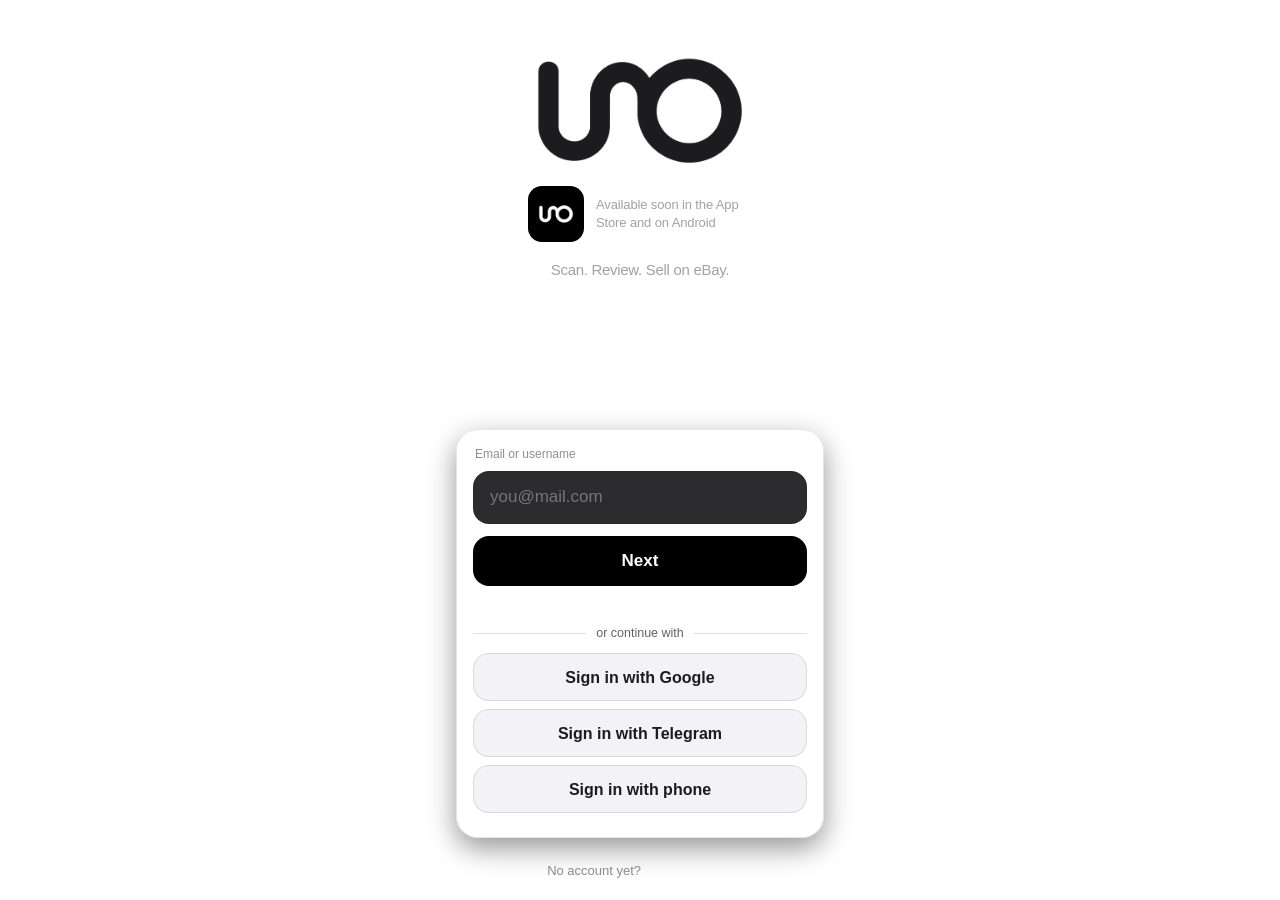
==== commit 21abde22: "P2: version bumps, EN chrome polish - sero.css v166→167, sero-clean.css v45→46, sero.js v257→258 - T" ====
--- a/frontend/index.html
+++ b/frontend/index.html
@@ -23,9 +23,9 @@
        die Reihenfolge im Dokument, nicht wir. -->
   <meta name="apple-mobile-web-app-status-bar-style" content="black-translucent">
   <meta name="theme-color" content="#000000">
-  <link rel="stylesheet" href="sero.css?v=166">
+  <link rel="stylesheet" href="sero.css?v=167">
   <link rel="stylesheet" href="sero-dark.css?v=22">
-  <link rel="stylesheet" href="sero-clean.css?v=45">
+  <link rel="stylesheet" href="sero-clean.css?v=46">
 </head>
 <body>
 
@@ -168,9 +168,9 @@
       <div id="salesStats"></div>
       <div class="seg" id="salesSeg">
         <i class="sales-seg-ink" id="salesSegInk" aria-hidden="true"></i>
-        <button data-b="draft" class="on">Entwürfe</button>
-        <button data-b="active">Aktiv</button>
-        <button data-b="ended">Verkauft</button>
+        <button data-b="draft" class="on">Drafts</button>
+        <button data-b="active">Live</button>
+        <button data-b="ended">Sold</button>
       </div>
       <div id="salesInvBar" class="inv-bar" hidden>
         <div class="inv-search" id="salesSearchWrap" hidden>
@@ -277,7 +277,7 @@
 
 <script src="sero-mobile.js?v=4"></script>
 <script src="sero-detail.js?v=7"></script>
-<script src="sero.js?v=257"></script>
+<script src="sero.js?v=258"></script>
 <script src="sero-profile.js?v=24"></script>
 </body>
 </html>
--- a/frontend/sero-clean.css
+++ b/frontend/sero-clean.css
@@ -182,7 +182,7 @@
 html.skin-clean .btn-primary,
 html.skin-clean.force-dark .btn-primary {
   background: #fff !important;
-  color: #000 !important;
+  color: #1C1C1E !important;
   box-shadow: none !important;
   border-radius: var(--glass-radius);
   font-weight: 600;
@@ -358,10 +358,11 @@
   min-height: 44px;
   border-radius: var(--glass-radius-sm);
   color: #8e8e93;
-  font-size: 12px;
+  font-size: 13px;
   font-weight: 600;
+  letter-spacing: 0.02em;
   gap: 0;
-  padding: 0 16px;
+  padding: 0 18px;
 }
 html.skin-clean .tab.active,
 html.skin-clean.force-dark .tab.active {
@@ -422,7 +423,7 @@
 html.skin-clean.force-dark .scan-hero,
 html.skin-clean.force-dark .scan-finder {
   background: #1c1c1e !important;
-  border: 0 !important;
+  border: 1px solid rgba(255, 255, 255, .06) !important;
   box-shadow: none !important;
   border-radius: 22px;
 }
@@ -440,12 +441,13 @@
 }
 html.skin-clean .col-port-val {
   font-size: 44px !important;
-  font-weight: 700;
-  letter-spacing: -1.6px;
+  font-weight: 600;
+  letter-spacing: -0.5px;
   line-height: 1.05;
-  color: #fff;
+  color: #1C1C1E;
   font-variant-numeric: tabular-nums;
 }
+html.skin-clean.force-dark .col-port-val { color: #fff; }
 html.skin-clean .col-hub-date {
   color: #8e8e93;
   font-size: 13px;
@@ -517,6 +519,8 @@
   background: #1c1c1e;
   color: #a1a1a6;
   border: 0;
+  font-weight: 400;
+  letter-spacing: 0.02em;
 }
 html.skin-clean .fchip.on,
 html.skin-clean .range-pill.on,
@@ -663,10 +667,11 @@
 }
 html.skin-clean .ebay-hub-sum {
   font-size: 56px;
-  font-weight: 700;
-  letter-spacing: -2.2px;
+  font-weight: 600;
+  letter-spacing: -0.5px;
   line-height: 1.02;
   color: #fff;
+  font-variant-numeric: tabular-nums;
 }
 html.skin-clean .ebay-hub-sub {
   margin: 8px 0 0;
@@ -1244,7 +1249,7 @@
   order: 0;
   flex: 0 0 auto;
   height: 16px;
-  color: #000;
+  color: #1C1C1E;
   filter: grayscale(1);
 }
 html.skin-clean .d-ebay-cta .d-cta-lab {
@@ -1399,11 +1404,12 @@
 }
 html.skin-clean .sr-t {
   font-size: 15px;
-  font-weight: 650;
+  font-weight: 500;
   -webkit-line-clamp: 2;
 }
 html.skin-clean .sr-m {
   font-size: 12.5px;
+  font-weight: 400;
   color: #a1a1a6;
   margin-top: 3px;
 }
@@ -1590,11 +1596,11 @@
   --bg-elevated: #ffffff;
   --fill: #f2f2f7;
   --fill-2: #e5e5ea;
-  --label: #000000;
+  --label: #1C1C1E;
   --label-2: #636366;
   --label-3: #8e8e93;
   --separator: rgba(0, 0, 0, .12);
-  --tint: #000000;
+  --tint: #1C1C1E;
   --tint-soft: rgba(0, 0, 0, .06);
   --surface: #f2f2f7;
   --surface-solid: #f2f2f7;
@@ -1610,7 +1616,7 @@
   --btn-fg: #ffffff;
   --btn-bg-top: #000000;
   --btn-bg-bot: #000000;
-  --navy: #000000;
+  --navy: #1C1C1E;
   --hairline: rgba(0, 0, 0, .1);
   --green: #248a3d;
   --red: #ff3b30;
@@ -1630,9 +1636,9 @@
 html.skin-clean.force-light .tab-page,
 html.skin-clean.force-light .page-scroll {
   background: #fff !important;
-  color: #000;
-}
-html.skin-clean.force-light a { color: #000; }
+  color: #1C1C1E;
+}
+html.skin-clean.force-light a { color: #1C1C1E; }
 html.skin-clean.force-light .gitem,
 html.skin-clean.force-light .set-card,
 html.skin-clean.force-light .ilist,
@@ -1641,25 +1647,25 @@
 html.skin-clean.force-light .sale-row,
 html.skin-clean.force-light .sale-tile {
   background: #f2f2f7 !important;
-  color: #000;
+  color: #1C1C1E;
 }
 html.skin-clean.force-light .tab.active,
-html.skin-clean.force-light .tab.active .tic { color: #000; }
+html.skin-clean.force-light .tab.active .tic { color: #1C1C1E; }
 html.skin-clean.force-light .btn-primary {
   background: #000 !important;
   color: #fff !important;
 }
 html.skin-clean.force-light .btn-secondary {
   background: #f2f2f7 !important;
-  color: #000 !important;
+  color: #1C1C1E !important;
 }
 html.skin-clean.force-light .sheet {
   background: #fff !important;
-  color: #000;
+  color: #1C1C1E;
 }
 html.skin-clean.force-light #toast {
   background: #f2f2f7 !important;
-  color: #000;
+  color: #1C1C1E;
 }
 html.skin-clean.force-light #splash { background: #000 !important; }
 html.skin-clean.force-light .ptr-spin {
@@ -1723,7 +1729,7 @@
 html.skin-clean.force-light .inv-tool.on,
 html.skin-clean.force-light .inv-chip.on {
   background: #e5e5ea;
-  color: #000;
+  color: #1C1C1E;
 }
 html.skin-clean #colGrid.grid {
   gap: 16px;
@@ -1732,6 +1738,7 @@
   display: flex;
   flex-direction: column;
   background: #1c1c1e !important;
+  overflow: visible;
 }
 html.skin-clean #colGrid .gitem .gph-box {
   flex: 1 1 auto;
@@ -1750,12 +1757,13 @@
   overflow: hidden;
   text-overflow: clip;
   white-space: normal;
+  font-weight: 500;
 }
 html.skin-clean #colGrid .gitem .gcat,
 html.skin-clean #colGrid .gitem .gmeta {
   text-transform: none;
   letter-spacing: 0;
-  font-weight: 500;
+  font-weight: 400;
   color: #8e8e93;
   font-size: 12px;
 }
@@ -1801,6 +1809,7 @@
   border-radius: 0;
   color: #8e8e93;
   padding: 8px 0;
+  letter-spacing: 0.02em;
 }
 html.skin-clean #salesSeg button.on,
 html.skin-clean.force-dark #salesSeg button.on {
@@ -1810,8 +1819,8 @@
   border-bottom-color: #fff;
 }
 html.skin-clean.force-light #salesSeg button.on {
-  color: #000 !important;
-  border-bottom-color: #000;
+  color: #1C1C1E !important;
+  border-bottom-color: #1C1C1E;
 }
 html.skin-clean .scan-review {
   position: fixed;
@@ -1889,7 +1898,7 @@
 html.skin-clean.force-light .guest-save-btn,
 html.skin-clean.force-light body .guest-save-btn {
   background: #f2f2f7;
-  color: #000;
+  color: #1C1C1E;
 }
 html.skin-clean .sales-foto-pill {
   display: block;
@@ -1932,7 +1941,7 @@
   background: #f2f2f7 !important;
 }
 html.skin-clean.force-light .ov-hero.themed .ov-value,
-html.skin-clean.force-light .ov-hero .ov-value { color: #000 !important; }
+html.skin-clean.force-light .ov-hero .ov-value { color: #1C1C1E !important; }
 
 html.skin-clean .home-sell-actions {
   display: flex;
@@ -1963,7 +1972,7 @@
 }
 html.skin-clean.force-light .scan-chip {
   border-color: rgba(0, 0, 0, .16);
-  color: #000;
+  color: #1C1C1E;
 }
 html.skin-clean .scan-gal {
   display: inline-flex;
@@ -1984,7 +1993,7 @@
 }
 html.skin-clean.force-light .scan-gal {
   border-color: rgba(0, 0, 0, .16);
-  color: #000;
+  color: #1C1C1E;
 }
 html.skin-clean .scan-finder .scan-actions {
   width: 100%;
@@ -2018,7 +2027,7 @@
   font-weight: 500;
   color: #8e8e93;
 }
-html.skin-clean.force-light .sell-tpl-text .rlabel { color: #000; }
+html.skin-clean.force-light .sell-tpl-text .rlabel { color: #1C1C1E; }
 
 html.skin-clean .gitem .ghead {
   display: flex;
@@ -2123,7 +2132,7 @@
   line-height: 1.4;
 }
 html.skin-clean.force-light .help-faq details { border-bottom-color: rgba(0, 0, 0, .08); }
-html.skin-clean.force-light .help-faq summary { color: #000; }
+html.skin-clean.force-light .help-faq summary { color: #1C1C1E; }
 
 html.skin-clean .inv-bar .inv-search { display: flex; }
 
@@ -2158,8 +2167,8 @@
 html.skin-clean.force-light .d-seg { border-bottom-color: rgba(0, 0, 0, .08); }
 html.skin-clean.force-light .d-seg button { color: #8e8e93; }
 html.skin-clean.force-light .d-seg button.on {
-  color: #000;
-  border-bottom-color: #000;
+  color: #1C1C1E;
+  border-bottom-color: #1C1C1E;
 }
 
 /* aaaa.md Light: keine Near-Black-Inseln, keine weißen Glyphs auf hell */
@@ -2180,7 +2189,7 @@
 html.skin-clean.force-light #salesEmpty .empty,
 html.skin-clean.force-light .sales-empty-well {
   background: #f2f2f7 !important;
-  color: #000 !important;
+  color: #1C1C1E !important;
   border: 0 !important;
   box-shadow: none !important;
 }
@@ -2201,7 +2210,7 @@
 html.skin-clean.force-light .sero-price-val,
 html.skin-clean.force-light #detailBody,
 html.skin-clean.force-light #detailBody .section-label {
-  color: #000 !important;
+  color: #1C1C1E !important;
 }
 html.skin-clean.force-light .tv-phandle,
 html.skin-clean.force-light .tv-prof-stat span,
@@ -2219,7 +2228,7 @@
 html.skin-clean.force-light .settings-view,
 html.skin-clean.force-light .settings-bar {
   background: #fff !important;
-  color: #000 !important;
+  color: #1C1C1E !important;
 }
 html.skin-clean.force-light .d-cta-dock {
   border-top: 1px solid rgba(0, 0, 0, .08);
@@ -2235,27 +2244,27 @@
 html.skin-clean.force-light .tab-lab { color: #8e8e93; }
 html.skin-clean.force-light .tab.active,
 html.skin-clean.force-light .tab.active .tic,
-html.skin-clean.force-light .tab.active .tab-lab { color: #000 !important; }
+html.skin-clean.force-light .tab.active .tab-lab { color: #1C1C1E !important; }
 html.skin-clean.force-light .scan-finder .btn-secondary,
 html.skin-clean.force-light .scan-actions .btn-secondary,
 html.skin-clean.force-light #btnScanGallery {
   background: #f2f2f7 !important;
-  color: #000 !important;
+  color: #1C1C1E !important;
   border: 1px solid rgba(0, 0, 0, .12) !important;
 }
 html.skin-clean.force-light .scan-finder p,
 html.skin-clean.force-light #scanHeroText { color: #a1a1a6 !important; }
 html.skin-clean.force-light .sell-tpl-text .rvalue { color: #636366 !important; }
 html.skin-clean.force-light .set-row { border-color: rgba(0, 0, 0, .08); }
-html.skin-clean.force-light .help-faq summary { color: #000 !important; }
+html.skin-clean.force-light .help-faq summary { color: #1C1C1E !important; }
 html.skin-clean.force-light a,
 html.skin-clean.force-light .sec-link,
 html.skin-clean.force-light .rrow {
-  color: #000;
+  color: #1C1C1E;
 }
 html.skin-clean.force-light .rrow .tic,
 html.skin-clean.force-light .scan-ic {
-  color: #000 !important;
+  color: #1C1C1E !important;
   filter: none !important;
 }
 
@@ -2264,19 +2273,19 @@
 html.skin-clean.force-light button:focus-visible,
 html.skin-clean.force-light a:focus-visible,
 html.skin-clean.force-light input:focus-visible {
-  outline-color: #000;
+  outline-color: #1C1C1E;
 }
 html.skin-clean.force-light #colGrid .gitem:not(.gitem-add),
 html.skin-clean.force-light .impact-card,
 html.skin-clean.force-light .ebay-sec {
   background: #f2f2f7 !important;
-  color: #000;
+  color: #1C1C1E;
 }
 html.skin-clean.force-light .col-port-val,
 html.skin-clean.force-light .ebay-sec-h,
 html.skin-clean.force-light .icon-btn:not(.col-act),
 html.skin-clean.force-light .col-actions .col-act {
-  color: #000;
+  color: #1C1C1E;
 }
 html.skin-clean.force-light .icon-btn:not(.col-act) {
   background: #f2f2f7 !important;
@@ -2293,7 +2302,7 @@
 html.skin-clean.force-light .range-pill.on,
 html.skin-clean.force-light .seg button.on {
   background: #e5e5ea !important;
-  color: #000 !important;
+  color: #1C1C1E !important;
 }
 html.skin-clean #sheetBody .sheet-hint { margin-bottom: 8px; }
 html.skin-clean #sheetBody .inv-range { margin: 0 0 8px; }
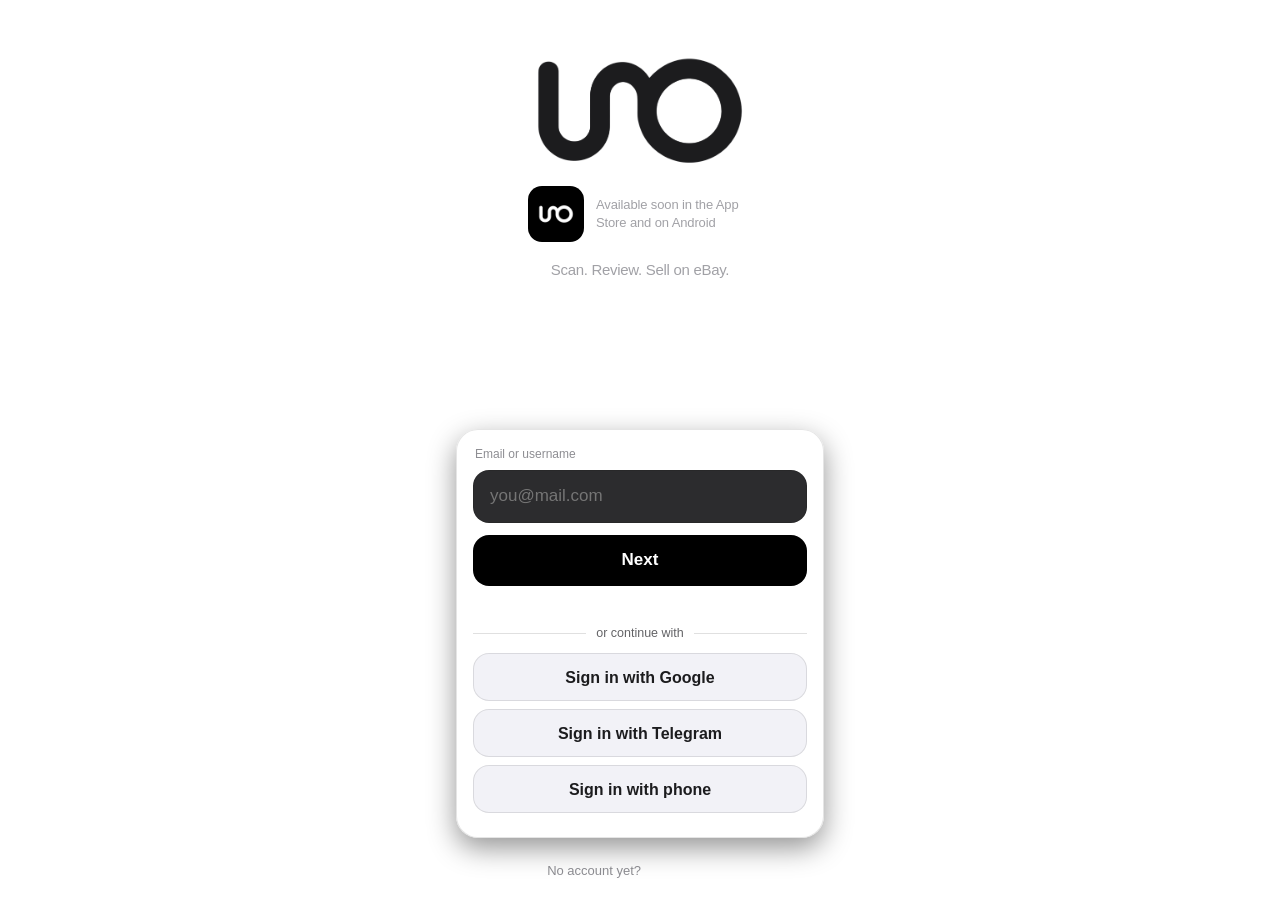
==== commit 1b49bcd9: "P1.1: remove tabScan from DOM entirely, guard null refs - <main id=tabScan> removed from index.html " ====
--- a/frontend/index.html
+++ b/frontend/index.html
@@ -153,9 +153,6 @@
     </div>
   </main>
 
-  <!-- Tab: Scanner (removed from IA — kept hidden for JS compat) -->
-  <main id="tabScan" class="tab-page" hidden aria-hidden="true"></main>
-
   <!-- Tab: Verkaufen -->
   <main id="tabSales" class="tab-page" hidden>
     <div class="page-scroll" id="salesScroll">
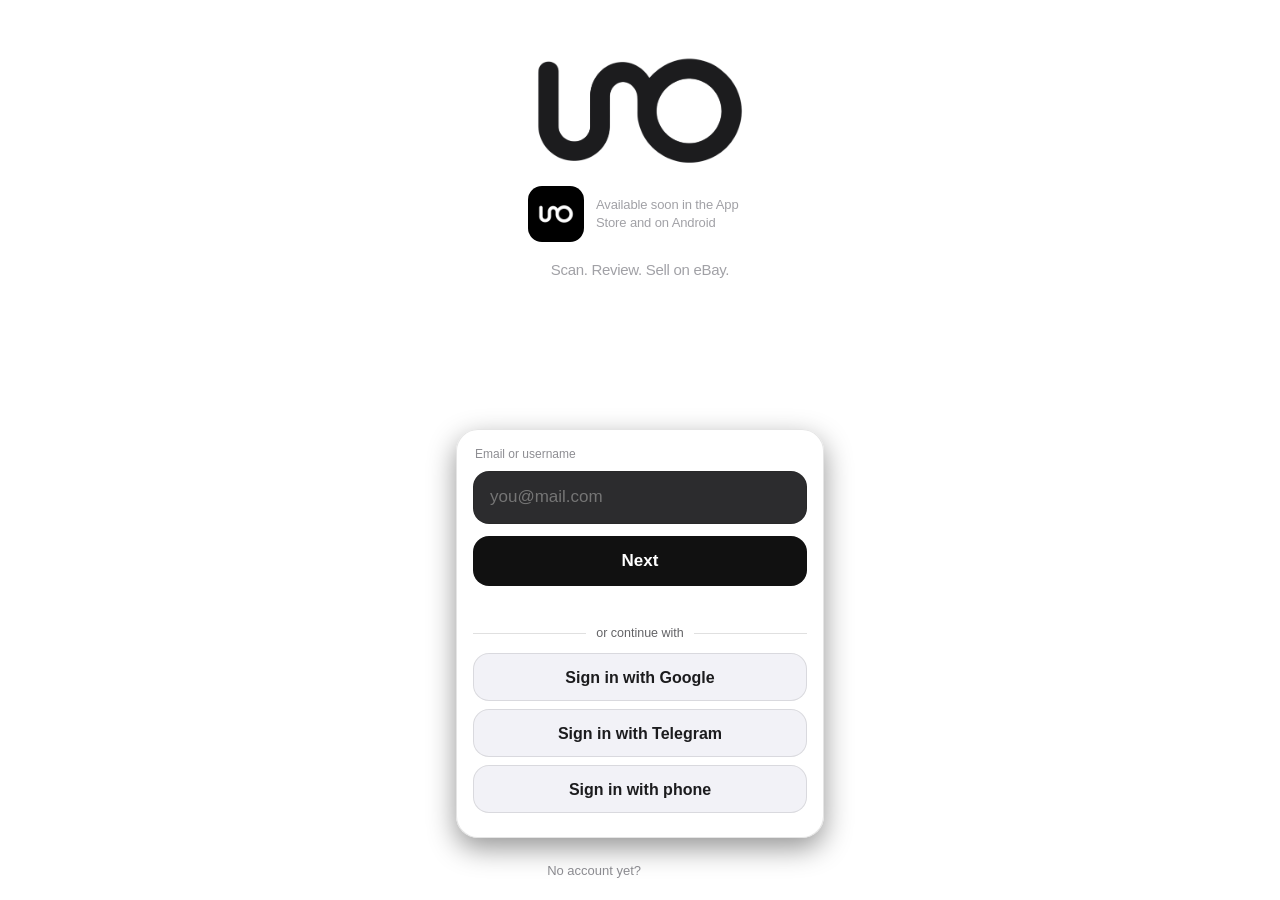
==== commit 0297394b: "P1.6: header mark uses repo bold brand asset, not inline SVG - Replaced inline SVG glyph with wordma" ====
--- a/frontend/index.html
+++ b/frontend/index.html
@@ -101,9 +101,7 @@
     <div class="topbar-brand">
       <img class="topbar-logo logo-light" src="assets/wordmark-navy.png?v=2" alt="SERO">
       <img class="topbar-logo logo-dark" src="assets/wordmark-white.png?v=2" alt="SERO">
-      <span class="topbar-glyph" aria-label="SERO">
-        <svg viewBox="0 0 60 28" fill="currentColor" aria-hidden="true"><path d="M10.8 22.6c-2.8 0-5-0.7-6.7-2.1C2.4 19.1 1.4 17.2 1.2 14.8h5.4c0.2 1 0.6 1.8 1.3 2.3 0.7 0.5 1.6 0.8 2.8 0.8 1.1 0 1.9-0.2 2.4-0.6 0.5-0.4 0.8-0.9 0.8-1.6 0-0.7-0.4-1.3-1.1-1.6-0.7-0.4-2-0.8-3.8-1.2-1.9-0.5-3.4-1-4.5-1.5C3.3 10.9 2.4 10.2 1.8 9.3 1.1 8.3 0.8 7.1 0.8 5.6c0-2 0.8-3.6 2.4-4.8C4.8 -0.5 7 -1.1 9.7-1.1c2.8 0 5 0.7 6.6 2C17.9 2.3 18.8 4.1 19 6.4h-5.3c-0.1-0.9-0.5-1.6-1.2-2.1-0.6-0.5-1.5-0.8-2.6-0.8-1 0-1.7 0.2-2.2 0.6-0.5 0.4-0.8 0.9-0.8 1.5 0 0.7 0.4 1.3 1.1 1.7 0.7 0.4 1.9 0.8 3.7 1.2 1.9 0.5 3.4 1 4.6 1.5 1.2 0.5 2.2 1.3 2.9 2.2 0.7 0.9 1.1 2.2 1.1 3.7 0 2.1-0.8 3.7-2.5 5C16.2 21.9 13.8 22.6 10.8 22.6z" transform="translate(1 4)"/><circle cx="43" cy="14" r="12" fill="none" stroke="currentColor" stroke-width="5"/></svg>
-      </span>
+      <img class="topbar-mark" src="assets/wordmark-sero-bold.png?v=2" alt="SERO">
       <span class="topbar-rule" aria-hidden="true"></span>
       <span class="topbar-section" id="topbarSection" aria-live="polite"></span>
     </div>
--- a/frontend/sero.css
+++ b/frontend/sero.css
@@ -382,7 +382,7 @@
   overflow: hidden;
 }
 .topbar-logo { height: 28px; width: auto; max-width: min(196px, 48vw); object-fit: contain; flex: 0 1 auto; filter: none; }
-.topbar-glyph { display: none; }
+.topbar-mark { display: none; }
 .topbar-ava-fallback { display: none; }
 .fab { display: none; }
 .topbar-rule {
--- a/frontend/sero-clean.css
+++ b/frontend/sero-clean.css
@@ -2,7 +2,7 @@
 
 html.skin-clean,
 html.skin-clean.force-dark {
-  --bg: #000000;
+  --bg: #111111;
   --bg-elevated: #111111;
   --fill: #1c1c1e;
   --fill-2: #2c2c2e;
@@ -26,7 +26,7 @@
   --glass-shadow: 0 10px 28px rgba(0, 0, 0, .42), inset 0 1px 0 rgba(255, 255, 255, .16);
   --glass-radius: 16px;
   --glass-radius-sm: 12px;
-  --bar: #000000;
+  --bar: #111111;
   --sheet: #1c1c1e;
   --shadow-card: none;
   --hairline: rgba(255, 255, 255, .10);
@@ -52,7 +52,7 @@
 html.skin-clean body,
 html.skin-clean #viewApp,
 html.skin-clean.force-dark body {
-  background: #000 !important;
+  background: #111 !important;
   color: #fff;
 }
 
@@ -66,7 +66,7 @@
   outline-offset: 2px;
 }
 
-html.skin-clean #viewLogin { background: #000; }
+html.skin-clean #viewLogin { background: #111; }
 html.skin-clean .login-wrap {
   width: min(400px, 92vw);
   min-height: min(100%, var(--vv-height, 100dvh));
@@ -215,7 +215,7 @@
   display: flex;
   align-items: center;
   justify-content: space-between;
-  background: #000 !important;
+  background: #111 !important;
   backdrop-filter: none !important;
   -webkit-backdrop-filter: none !important;
   border-bottom: 0 !important;
@@ -236,16 +236,15 @@
   flex: 0 0 auto;
 }
 html.skin-clean .topbar-logo { display: none !important; }
-html.skin-clean .topbar-glyph {
-  display: flex;
-  align-items: center;
-  color: #1C1C1E;
-}
-html.skin-clean .topbar-glyph svg {
+html.skin-clean .topbar-mark {
+  display: block;
   height: 28px;
   width: auto;
-}
-html.skin-clean.force-dark .topbar-glyph { color: #d1d1d6; }
+  max-width: min(140px, 36vw);
+  object-fit: contain;
+  filter: none;
+}
+html.skin-clean.force-dark .topbar-mark { filter: invert(1) brightness(0.82); }
 html.skin-clean .topbar-rule,
 html.skin-clean .topbar-section,
 html.skin-clean .page-tab-title,
@@ -269,7 +268,7 @@
   background: #2c2c2e;
   color: #636366;
 }
-html.skin-clean.force-light .topbar-glyph { color: #1C1C1E; }
+html.skin-clean.force-light .topbar-mark { filter: none; }
 html.skin-clean.force-light .topbar-ava {
   background: #e5e5ea;
   color: #636366;
@@ -340,7 +339,7 @@
   border: 0;
   display: grid;
   place-items: center;
-  background: #000;
+  background: #1c1c1e;
   color: #fff;
   box-shadow: 0 6px 20px rgba(0, 0, 0, .28);
   cursor: pointer;
@@ -348,7 +347,7 @@
 }
 html.skin-clean .fab:active { transform: scale(.92); }
 html.skin-clean.force-light .fab {
-  background: #000;
+  background: #1C1C1E;
   color: #fff;
 }
 html.skin-clean .tab {
@@ -572,7 +571,7 @@
 html.skin-clean.force-dark .detail-bar,
 html.skin-clean .settings-view,
 html.skin-clean .settings-bar {
-  background: #000 !important;
+  background: #111 !important;
   border: 0 !important;
   box-shadow: none !important;
   backdrop-filter: none !important;
@@ -1015,7 +1014,7 @@
   z-index: 3;
   margin: 0 0 14px;
   padding: 8px 0 10px;
-  background: #000;
+  background: #111;
 }
 html.skin-clean .d-panes { min-height: 120px; }
 html.skin-clean .d-pane[hidden] { display: none !important; }
@@ -1219,7 +1218,7 @@
   bottom: var(--vv-keyboard, 0px);
   z-index: 16;
   padding: 12px 16px calc(env(safe-area-inset-bottom, 0px) + 14px);
-  background: #000;
+  background: #111;
   transform: none;
   filter: none;
   -webkit-backdrop-filter: none;
@@ -1327,27 +1326,10 @@
 html.skin-clean #salesSeg {
   position: relative;
   margin: 0 0 12px;
-  background: transparent;
-  border: 0;
-  box-shadow: none;
-  backdrop-filter: none;
-  -webkit-backdrop-filter: none;
-  border-radius: var(--glass-radius);
-  padding: 0 0 8px;
-  display: flex;
-  gap: 16px;
 }
 html.skin-clean #salesSeg button {
   position: relative;
   z-index: 1;
-  font-size: 13px;
-  font-weight: 600;
-  border-radius: 0;
-  min-height: 36px;
-  padding: 6px 0;
-  background: transparent;
-  color: #a1a1a6;
-  border: 0;
 }
 html.skin-clean #salesBulk {
   display: flex;
@@ -1652,7 +1634,7 @@
 html.skin-clean.force-light .tab.active,
 html.skin-clean.force-light .tab.active .tic { color: #1C1C1E; }
 html.skin-clean.force-light .btn-primary {
-  background: #000 !important;
+  background: #111 !important;
   color: #fff !important;
 }
 html.skin-clean.force-light .btn-secondary {
@@ -1796,37 +1778,43 @@
   box-shadow: none;
   backdrop-filter: none;
   -webkit-backdrop-filter: none;
-  border-radius: var(--glass-radius);
-  padding: 0 4px;
-  display: flex;
-  gap: 16px;
+  border-radius: 0;
+  padding: 0;
+  display: flex;
+  gap: 8px;
   overflow: visible;
 }
+html.skin-clean #salesSeg .sales-seg-ink { display: none; }
 html.skin-clean #salesSeg button {
-  background: transparent;
+  background: #1c1c1e;
   border: 0;
-  border-bottom: 2px solid transparent;
-  border-radius: 0;
-  color: #8e8e93;
-  padding: 8px 0;
+  border-radius: 999px;
+  color: #a1a1a6;
+  padding: 7px 14px;
+  font-size: 13px;
+  font-weight: 600;
   letter-spacing: 0.02em;
+  min-height: 34px;
 }
 html.skin-clean #salesSeg button.on,
 html.skin-clean.force-dark #salesSeg button.on {
-  background: transparent !important;
+  background: #2c2c2e !important;
   box-shadow: none !important;
   color: #fff !important;
-  border-bottom-color: #fff;
+}
+html.skin-clean.force-light #salesSeg button {
+  background: #f2f2f7;
+  color: #636366;
 }
 html.skin-clean.force-light #salesSeg button.on {
+  background: #e5e5ea !important;
   color: #1C1C1E !important;
-  border-bottom-color: #1C1C1E;
 }
 html.skin-clean .scan-review {
   position: fixed;
   inset: 0;
   z-index: 70;
-  background: #000;
+  background: #111;
   display: flex;
   align-items: center;
   justify-content: center;
@@ -2078,6 +2066,7 @@
 }
 
 html.skin-clean .sales-seg-ink {
+  display: none;
   position: absolute;
   left: 0;
   bottom: 0;
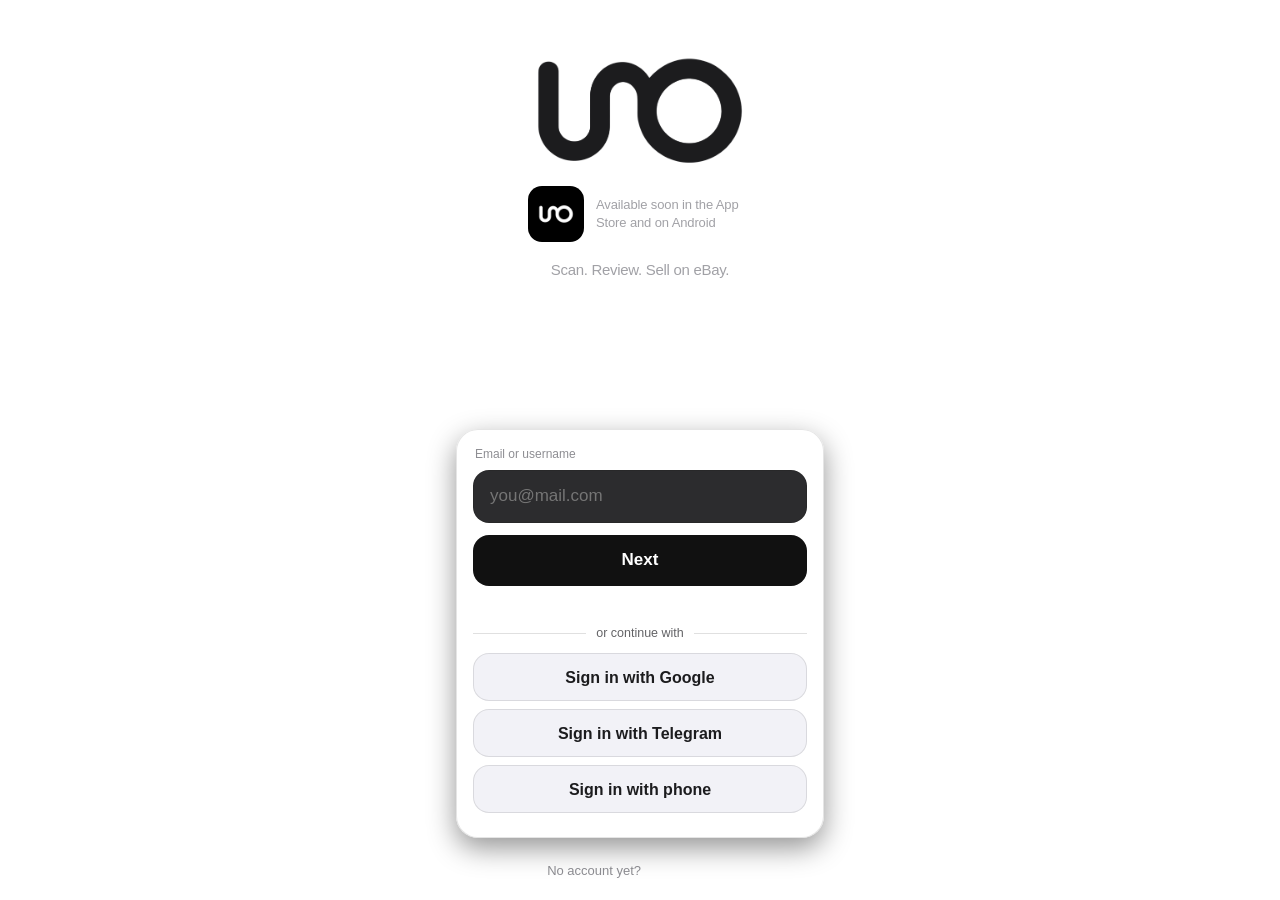
==== commit d8c12d78: "P2: aria-labels EN, Collection grid icon, light hairline #C7C7CC, version bumps - Tab aria-labels: H" ====
--- a/frontend/index.html
+++ b/frontend/index.html
@@ -23,9 +23,9 @@
        die Reihenfolge im Dokument, nicht wir. -->
   <meta name="apple-mobile-web-app-status-bar-style" content="black-translucent">
   <meta name="theme-color" content="#000000">
-  <link rel="stylesheet" href="sero.css?v=167">
+  <link rel="stylesheet" href="sero.css?v=168">
   <link rel="stylesheet" href="sero-dark.css?v=22">
-  <link rel="stylesheet" href="sero-clean.css?v=46">
+  <link rel="stylesheet" href="sero-clean.css?v=47">
 </head>
 <body>
 
@@ -189,9 +189,9 @@
   </main>
 
   <nav class="tabbar">
-    <button class="tab" data-tab="tabHome" aria-label="Übersicht"><span class="tic"></span><span class="tab-lab">Start</span></button>
-    <button class="tab active" data-tab="tabCollection" aria-label="Sammlung"><span class="tic"></span><span class="tab-lab">Collection</span></button>
-    <button class="tab" data-tab="tabSales" aria-label="Verkaufen"><span class="tic"></span><span class="tab-lab">Sell</span></button>
+    <button class="tab" data-tab="tabHome" aria-label="Home"><span class="tic"></span><span class="tab-lab">Start</span></button>
+    <button class="tab active" data-tab="tabCollection" aria-label="Collection"><span class="tic"></span><span class="tab-lab">Collection</span></button>
+    <button class="tab" data-tab="tabSales" aria-label="Sell"><span class="tic"></span><span class="tab-lab">Sell</span></button>
   </nav>
   <button type="button" class="fab" id="btnCamera" aria-label="Add">
     <svg width="22" height="22" viewBox="0 0 22 22" fill="none"><path d="M11 3v16M3 11h16" stroke="currentColor" stroke-width="2.4" stroke-linecap="round"/></svg>
@@ -272,7 +272,7 @@
 
 <script src="sero-mobile.js?v=4"></script>
 <script src="sero-detail.js?v=7"></script>
-<script src="sero.js?v=258"></script>
+<script src="sero.js?v=259"></script>
 <script src="sero-profile.js?v=24"></script>
 </body>
 </html>
--- a/frontend/sero-clean.css
+++ b/frontend/sero-clean.css
@@ -1705,7 +1705,7 @@
 html.skin-clean.force-light .inv-tool,
 html.skin-clean.force-light .inv-chip {
   background: #f2f2f7;
-  border-color: rgba(0, 0, 0, .1);
+  border-color: #C7C7CC;
   color: #636366;
 }
 html.skin-clean.force-light .inv-tool.on,
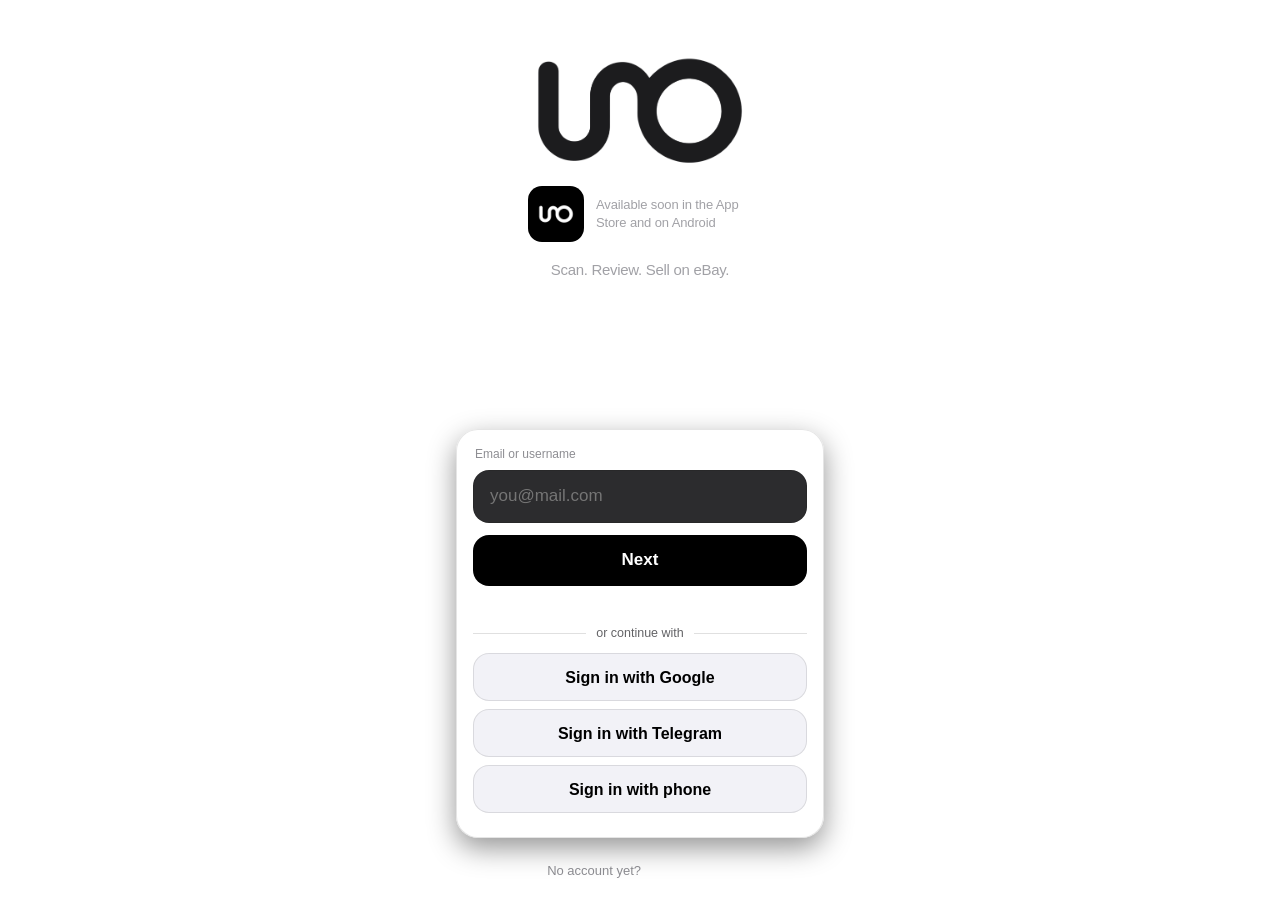
==== commit c53bc693: "Edit photo als Vollbild statt verstecktes Fotos-Sheet. Crop, Drehen und Anpassen liegen jetzt auf ei" ====
--- a/frontend/index.html
+++ b/frontend/index.html
@@ -23,9 +23,9 @@
        die Reihenfolge im Dokument, nicht wir. -->
   <meta name="apple-mobile-web-app-status-bar-style" content="black-translucent">
   <meta name="theme-color" content="#000000">
-  <link rel="stylesheet" href="sero.css?v=168">
+  <link rel="stylesheet" href="sero.css?v=167">
   <link rel="stylesheet" href="sero-dark.css?v=22">
-  <link rel="stylesheet" href="sero-clean.css?v=47">
+  <link rel="stylesheet" href="sero-clean.css?v=46">
 </head>
 <body>
 
@@ -101,7 +101,6 @@
     <div class="topbar-brand">
       <img class="topbar-logo logo-light" src="assets/wordmark-navy.png?v=2" alt="SERO">
       <img class="topbar-logo logo-dark" src="assets/wordmark-white.png?v=2" alt="SERO">
-      <img class="topbar-mark" src="assets/wordmark-sero-bold.png?v=2" alt="SERO">
       <span class="topbar-rule" aria-hidden="true"></span>
       <span class="topbar-section" id="topbarSection" aria-live="polite"></span>
     </div>
@@ -109,9 +108,7 @@
     <div class="topbar-actions">
       <button type="button" class="topbar-ico" id="eyeBtn" aria-label="Werte verbergen"></button>
       <button type="button" class="topbar-ico" id="dashRefresh" aria-label="Preise aktualisieren"></button>
-      <button type="button" class="topbar-ava" id="topAva" aria-label="Profil">
-        <svg class="topbar-ava-fallback" viewBox="0 0 36 36" fill="none"><circle cx="18" cy="14" r="6" fill="currentColor"/><path d="M6 32c0-6.6 5.4-12 12-12s12 5.4 12 12" fill="currentColor"/></svg>
-      </button>
+      <button type="button" class="topbar-ava" id="topAva" aria-label="Profil" hidden></button>
     </div>
   </header>
 
@@ -151,6 +148,36 @@
     </div>
   </main>
 
+  <!-- Tab: Scanner -->
+  <main id="tabScan" class="tab-page" hidden>
+    <div class="page-scroll">
+      <div class="tab-title-glass page-tab-title">
+        <img class="tab-title title-light" src="assets/titles/scanner-dark.png?v=10" alt="Scanner" width="2032" height="1018">
+        <img class="tab-title title-dark" src="assets/titles/scanner.png?v=10" alt="Scanner" width="2064" height="1006">
+      </div>
+      <div class="scan-finder" id="scanFinder">
+        <div class="scan-finder-frame">
+          <span class="scan-br scan-br-tl" aria-hidden="true"></span>
+          <span class="scan-br scan-br-tr" aria-hidden="true"></span>
+          <span class="scan-br scan-br-bl" aria-hidden="true"></span>
+          <span class="scan-br scan-br-br" aria-hidden="true"></span>
+          <span class="scan-ic" id="scanHeroIcon"></span>
+          <p id="scanHeroText">SERO erkennt dein Produkt und bereitet dein eBay-Angebot vor.</p>
+          <div class="scan-actions">
+            <button class="btn-primary" id="btnScanNow"></button>
+            <button type="button" class="scan-gal" id="btnScanGallery" aria-label="Aus Fotos"></button>
+          </div>
+        </div>
+      </div>
+      <div id="sellTplRow"></div>
+      <div class="sec-row" id="scanHistLabel" hidden>
+        <span class="section-label" style="margin:0">Zuletzt gescannt</span>
+        <button class="sec-link" id="scanAll">Alle anzeigen</button>
+      </div>
+      <div id="scanHistory" class="ilist"></div>
+    </div>
+  </main>
+
   <!-- Tab: Verkaufen -->
   <main id="tabSales" class="tab-page" hidden>
     <div class="page-scroll" id="salesScroll">
@@ -163,9 +190,9 @@
       <div id="salesStats"></div>
       <div class="seg" id="salesSeg">
         <i class="sales-seg-ink" id="salesSegInk" aria-hidden="true"></i>
-        <button data-b="draft" class="on">Drafts</button>
-        <button data-b="active">Live</button>
-        <button data-b="ended">Sold</button>
+        <button data-b="draft" class="on">Entwürfe</button>
+        <button data-b="active">Aktiv</button>
+        <button data-b="ended">Verkauft</button>
       </div>
       <div id="salesInvBar" class="inv-bar" hidden>
         <div class="inv-search" id="salesSearchWrap" hidden>
@@ -189,13 +216,13 @@
   </main>
 
   <nav class="tabbar">
-    <button class="tab" data-tab="tabHome" aria-label="Home"><span class="tic"></span><span class="tab-lab">Start</span></button>
-    <button class="tab active" data-tab="tabCollection" aria-label="Collection"><span class="tic"></span><span class="tab-lab">Collection</span></button>
-    <button class="tab" data-tab="tabSales" aria-label="Sell"><span class="tic"></span><span class="tab-lab">Sell</span></button>
+    <button class="tab" data-tab="tabHome" aria-label="Übersicht"><span class="tic"></span><span class="tab-lab">Start</span></button>
+    <button class="tab active" data-tab="tabCollection" aria-label="Sammlung"><span class="tic"></span><span class="tab-lab">Sammlung</span></button>
+    <button class="tab-cam" id="btnCamera" aria-label="Scannen" type="button"><span class="tab-cam-lab">Scannen</span></button>
+    <!-- Verkaufen trägt dasselbe Linien-Icon wie die anderen Registerkarten (Preisschild).
+         Die eBay-Wortmarke stand hier für einen Marktplatz — SERO ist das Haus, eBay nur der Weg. -->
+    <button class="tab" data-tab="tabSales" aria-label="Verkaufen"><span class="tic"></span><span class="tab-lab">Verkaufen</span></button>
   </nav>
-  <button type="button" class="fab" id="btnCamera" aria-label="Add">
-    <svg width="22" height="22" viewBox="0 0 22 22" fill="none"><path d="M11 3v16M3 11h16" stroke="currentColor" stroke-width="2.4" stroke-linecap="round"/></svg>
-  </button>
 </section>
 
 <!-- Einstellungen — vollhohe sekundäre Ansicht -->
@@ -221,6 +248,23 @@
   <div id="detailCtaDock" class="d-cta-dock" hidden></div>
 </div>
 
+<div id="photoEditor" class="pe" hidden>
+  <div class="pe-bar">
+    <button type="button" class="pe-txt" id="peCancel">Cancel</button>
+    <h2 class="pe-title" id="peTitle">Edit photo</h2>
+    <button type="button" class="pe-txt pe-done" id="peDone">Done</button>
+  </div>
+  <div class="pe-stage" id="peStage">
+    <img id="peImg" alt="" draggable="false">
+    <div class="crop-box" id="peCrop" hidden>
+      <i class="ch nw" data-h="nw"></i><i class="ch ne" data-h="ne"></i>
+      <i class="ch sw" data-h="sw"></i><i class="ch se" data-h="se"></i>
+    </div>
+  </div>
+  <div class="pe-panel" id="pePanel" hidden></div>
+  <nav class="pe-rail" id="peRail" aria-label="Edit photo"></nav>
+</div>
+
 <!-- ═══════════ Bottom-Sheet ═══════════ -->
 <div id="sheetBackdrop" class="sheet-backdrop" hidden></div>
 <div id="sheet" class="sheet" hidden>
@@ -272,7 +316,7 @@
 
 <script src="sero-mobile.js?v=4"></script>
 <script src="sero-detail.js?v=7"></script>
-<script src="sero.js?v=259"></script>
+<script src="sero.js?v=258"></script>
 <script src="sero-profile.js?v=24"></script>
 </body>
 </html>
--- a/frontend/sero.css
+++ b/frontend/sero.css
@@ -382,9 +382,6 @@
   overflow: hidden;
 }
 .topbar-logo { height: 28px; width: auto; max-width: min(196px, 48vw); object-fit: contain; flex: 0 1 auto; filter: none; }
-.topbar-mark { display: none; }
-.topbar-ava-fallback { display: none; }
-.fab { display: none; }
 .topbar-rule {
   width: 1.5px;
   height: 24px;
@@ -3836,3 +3833,51 @@
 }
 .cam-lightbox .cam-lb-acts button { min-height: 44px; }
 .ph-haupt { pointer-events: none; }
+
+.pe {
+  position: fixed; inset: 0; z-index: 72; display: flex; flex-direction: column;
+  background: #0B0B0C; color: #fff;
+}
+.pe[hidden] { display: none !important; }
+.pe-bar {
+  position: relative;
+  display: flex; align-items: center; gap: 8px;
+  padding: calc(env(safe-area-inset-top, 0px) + 10px) 16px 10px;
+}
+.pe-txt {
+  min-height: 44px; min-width: 64px; padding: 0 8px; border: 0; background: transparent;
+  color: #fff; font: 500 16px/1 var(--font, inherit); cursor: pointer;
+}
+.pe-done { margin-left: auto; font-weight: 600; }
+.pe-title {
+  position: absolute; left: 50%; transform: translateX(-50%);
+  margin: 0; font: 500 16px/1.2 var(--font, inherit); letter-spacing: -.2px;
+}
+.pe-stage {
+  flex: 1; position: relative; display: grid; place-items: center;
+  min-height: 0; background: #1C1C1E; overflow: hidden;
+}
+.pe-stage img {
+  max-width: 100%; max-height: 100%; object-fit: contain; user-select: none;
+}
+.pe-panel {
+  padding: 10px 16px 4px;
+  background: #0B0B0C;
+}
+.pe-slat { display: flex; align-items: center; gap: 10px; margin: 8px 0; font-size: 13px; color: #a1a1a6; }
+.pe-slat input[type="range"] { flex: 1; }
+.pe-rail {
+  display: flex; justify-content: space-around; gap: 4px;
+  padding: 8px 10px calc(env(safe-area-inset-bottom, 0px) + 12px);
+  background: #0B0B0C; border-top: 1px solid rgba(255,255,255,.08);
+}
+.pe-tool {
+  flex: 1; min-height: 56px; border: 0; background: transparent; color: #8e8e93;
+  display: flex; flex-direction: column; align-items: center; justify-content: center;
+  gap: 4px; font: 500 11px/1 var(--font, inherit); cursor: pointer;
+}
+.pe-tool.on { color: #fff; }
+.pe-tool[disabled] { opacity: .35; cursor: default; }
+@media (prefers-reduced-motion: reduce) {
+  .pe, .pe-title { transition: none !important; }
+}
--- a/frontend/sero-clean.css
+++ b/frontend/sero-clean.css
@@ -2,7 +2,7 @@
 
 html.skin-clean,
 html.skin-clean.force-dark {
-  --bg: #111111;
+  --bg: #000000;
   --bg-elevated: #111111;
   --fill: #1c1c1e;
   --fill-2: #2c2c2e;
@@ -26,7 +26,7 @@
   --glass-shadow: 0 10px 28px rgba(0, 0, 0, .42), inset 0 1px 0 rgba(255, 255, 255, .16);
   --glass-radius: 16px;
   --glass-radius-sm: 12px;
-  --bar: #111111;
+  --bar: #000000;
   --sheet: #1c1c1e;
   --shadow-card: none;
   --hairline: rgba(255, 255, 255, .10);
@@ -52,7 +52,7 @@
 html.skin-clean body,
 html.skin-clean #viewApp,
 html.skin-clean.force-dark body {
-  background: #111 !important;
+  background: #000 !important;
   color: #fff;
 }
 
@@ -66,7 +66,7 @@
   outline-offset: 2px;
 }
 
-html.skin-clean #viewLogin { background: #111; }
+html.skin-clean #viewLogin { background: #000; }
 html.skin-clean .login-wrap {
   width: min(400px, 92vw);
   min-height: min(100%, var(--vv-height, 100dvh));
@@ -182,7 +182,7 @@
 html.skin-clean .btn-primary,
 html.skin-clean.force-dark .btn-primary {
   background: #fff !important;
-  color: #1C1C1E !important;
+  color: #000 !important;
   box-shadow: none !important;
   border-radius: var(--glass-radius);
   font-weight: 600;
@@ -215,7 +215,7 @@
   display: flex;
   align-items: center;
   justify-content: space-between;
-  background: #111 !important;
+  background: #000 !important;
   backdrop-filter: none !important;
   -webkit-backdrop-filter: none !important;
   border-bottom: 0 !important;
@@ -235,16 +235,17 @@
   margin-left: auto;
   flex: 0 0 auto;
 }
-html.skin-clean .topbar-logo { display: none !important; }
-html.skin-clean .topbar-mark {
-  display: block;
+html.skin-clean .topbar-logo {
   height: 28px;
   width: auto;
-  max-width: min(140px, 36vw);
+  max-width: min(200px, 50vw);
   object-fit: contain;
   filter: none;
 }
-html.skin-clean.force-dark .topbar-mark { filter: invert(1) brightness(0.82); }
+html.skin-clean.force-dark .topbar-logo.logo-light { display: none !important; }
+html.skin-clean.force-dark .topbar-logo.logo-dark { display: block !important; }
+html.skin-clean.force-light .topbar-logo.logo-dark { display: none !important; }
+html.skin-clean.force-light .topbar-logo.logo-light { display: block !important; }
 html.skin-clean .topbar-rule,
 html.skin-clean .topbar-section,
 html.skin-clean .page-tab-title,
@@ -254,32 +255,14 @@
 html.skin-clean #dashRefresh { display: none !important; }
 html.skin-clean .topbar-ava {
   display: grid !important;
-  place-items: center;
   width: 36px;
   height: 36px;
-  border-radius: 50%;
+  border-radius: var(--glass-radius);
   overflow: hidden;
   border: 0;
-  background: #e5e5ea;
-  color: #8e8e93;
-  padding: 0;
-}
-html.skin-clean.force-dark .topbar-ava {
   background: #2c2c2e;
-  color: #636366;
-}
-html.skin-clean.force-light .topbar-mark { filter: none; }
-html.skin-clean.force-light .topbar-ava {
-  background: #e5e5ea;
-  color: #636366;
 }
 html.skin-clean .topbar-ava img { width: 100%; height: 100%; object-fit: cover; }
-html.skin-clean .topbar-ava img ~ .topbar-ava-fallback { display: none; }
-html.skin-clean .topbar-ava-fallback {
-  display: block;
-  width: 20px;
-  height: 20px;
-}
 html.skin-clean .topbar-badge {
   background: #1c1c1e;
   color: #a1a1a6;
@@ -324,31 +307,12 @@
   display: none !important;
 }
 html.skin-clean .tabbar .tab[data-tab="tabCollection"] { order: 1; }
+html.skin-clean .tabbar #btnCamera { order: 2; }
+/* Verkaufen ist eine Registerkarte wie die anderen: gleiches Linien-Icon,
+   gleiche Breite. Die Sonderbreite war nur für die eBay-Wortmarke da. */
 html.skin-clean .tabbar .tab[data-tab="tabSales"] {
-  order: 2;
+  order: 3;
   flex: 0 0 auto;
-}
-html.skin-clean .fab {
-  position: fixed;
-  right: 16px;
-  bottom: calc(env(safe-area-inset-bottom, 0px) + 20px);
-  z-index: 21;
-  width: 56px;
-  height: 56px;
-  border-radius: 50%;
-  border: 0;
-  display: grid;
-  place-items: center;
-  background: #1c1c1e;
-  color: #fff;
-  box-shadow: 0 6px 20px rgba(0, 0, 0, .28);
-  cursor: pointer;
-  -webkit-tap-highlight-color: transparent;
-}
-html.skin-clean .fab:active { transform: scale(.92); }
-html.skin-clean.force-light .fab {
-  background: #1C1C1E;
-  color: #fff;
 }
 html.skin-clean .tab {
   flex: 0 0 auto;
@@ -357,11 +321,10 @@
   min-height: 44px;
   border-radius: var(--glass-radius-sm);
   color: #8e8e93;
-  font-size: 13px;
+  font-size: 12px;
   font-weight: 600;
-  letter-spacing: 0.02em;
   gap: 0;
-  padding: 0 18px;
+  padding: 0 16px;
 }
 html.skin-clean .tab.active,
 html.skin-clean.force-dark .tab.active {
@@ -396,7 +359,42 @@
   fill: currentColor;
 }
 html.skin-clean .tab-cam,
-html.skin-clean .tab-cam-lab { display: none !important; }
+html.skin-clean.force-dark .tab-cam,
+html.skin-clean.force-dark #btnCamera {
+  flex: 0 0 auto;
+  width: auto;
+  height: 44px;
+  min-height: 44px;   /* gleiche 44pt-Trefferfläche wie die Reiter daneben */
+  margin: 0;
+  border-radius: var(--glass-radius-sm);
+  gap: 0;
+  color: #8e8e93;
+  padding: 0 16px;
+}
+html.skin-clean .tab-cam.active,
+html.skin-clean .tab-cam[aria-current="page"] {
+  background: var(--glass-inlay) !important;
+  color: #fff;
+  box-shadow: inset 0 1px 0 rgba(255, 255, 255, .18);
+}
+html.skin-clean .tab-cam::after { display: none !important; }
+html.skin-clean .cam-ico {
+  width: 24px;
+  height: 24px;
+  filter: grayscale(1) brightness(1.4);
+}
+html.skin-clean .tab-cam-lab,
+html.skin-clean.force-dark .tab-cam-lab {
+  color: inherit;
+  font-size: 12px;
+  font-weight: 600;
+  margin: 0;
+}
+html.skin-clean .tab-cam.active .cam-ico,
+html.skin-clean .tab-cam[aria-current="page"] .cam-ico {
+  filter: grayscale(1) brightness(2);
+  transform: none;
+}
 
 html.skin-clean .gitem,
 html.skin-clean .ov-card,
@@ -422,7 +420,7 @@
 html.skin-clean.force-dark .scan-hero,
 html.skin-clean.force-dark .scan-finder {
   background: #1c1c1e !important;
-  border: 1px solid rgba(255, 255, 255, .06) !important;
+  border: 0 !important;
   box-shadow: none !important;
   border-radius: 22px;
 }
@@ -440,13 +438,12 @@
 }
 html.skin-clean .col-port-val {
   font-size: 44px !important;
-  font-weight: 600;
-  letter-spacing: -0.5px;
+  font-weight: 700;
+  letter-spacing: -1.6px;
   line-height: 1.05;
-  color: #1C1C1E;
+  color: #fff;
   font-variant-numeric: tabular-nums;
 }
-html.skin-clean.force-dark .col-port-val { color: #fff; }
 html.skin-clean .col-hub-date {
   color: #8e8e93;
   font-size: 13px;
@@ -518,8 +515,6 @@
   background: #1c1c1e;
   color: #a1a1a6;
   border: 0;
-  font-weight: 400;
-  letter-spacing: 0.02em;
 }
 html.skin-clean .fchip.on,
 html.skin-clean .range-pill.on,
@@ -571,7 +566,7 @@
 html.skin-clean.force-dark .detail-bar,
 html.skin-clean .settings-view,
 html.skin-clean .settings-bar {
-  background: #111 !important;
+  background: #000 !important;
   border: 0 !important;
   box-shadow: none !important;
   backdrop-filter: none !important;
@@ -627,21 +622,6 @@
 }
 html.skin-clean .sheet.sheet-scan-done .sheet-actions { display: none; }
 html.skin-clean .sheet.sheet-no-actions .sheet-actions { display: none; }
-html.skin-clean .plus-sheet-list {
-  display: flex;
-  flex-direction: column;
-  gap: 8px;
-}
-html.skin-clean .plus-sheet-list .btn-secondary {
-  width: 100%;
-  min-height: 52px;
-  justify-content: flex-start;
-  gap: 12px;
-  padding: 14px 18px;
-  font-size: 17px;
-  font-weight: 600;
-  border-radius: var(--glass-radius);
-}
 
 html.skin-clean .login-card .login-hint {
   margin: 0 2px 10px;
@@ -666,11 +646,10 @@
 }
 html.skin-clean .ebay-hub-sum {
   font-size: 56px;
-  font-weight: 600;
-  letter-spacing: -0.5px;
+  font-weight: 700;
+  letter-spacing: -2.2px;
   line-height: 1.02;
   color: #fff;
-  font-variant-numeric: tabular-nums;
 }
 html.skin-clean .ebay-hub-sub {
   margin: 8px 0 0;
@@ -965,7 +944,18 @@
   height: auto;
   object-fit: contain;
 }
-html.skin-clean .d-gal-empty { color: #8e8e93; min-height: 240px; }
+html.skin-clean .d-gal-empty {
+  color: #8e8e93;
+  min-height: 240px;
+  width: 100%;
+  border: 0;
+  background: transparent;
+  font: 500 14px/1.2 var(--font, inherit);
+  display: grid;
+  place-items: center;
+  gap: 8px;
+  cursor: pointer;
+}
 html.skin-clean .d-gallery-zoom {
   position: absolute;
   top: 10px;
@@ -1014,7 +1004,7 @@
   z-index: 3;
   margin: 0 0 14px;
   padding: 8px 0 10px;
-  background: #111;
+  background: #000;
 }
 html.skin-clean .d-panes { min-height: 120px; }
 html.skin-clean .d-pane[hidden] { display: none !important; }
@@ -1218,20 +1208,14 @@
   bottom: var(--vv-keyboard, 0px);
   z-index: 16;
   padding: 12px 16px calc(env(safe-area-inset-bottom, 0px) + 14px);
-  background: #111;
+  background: #000;
   transform: none;
   filter: none;
   -webkit-backdrop-filter: none;
   backdrop-filter: none;
 }
-html.skin-clean .d-cta-dock .d-cta-sub {
-  margin: 8px 0 0;
-  text-align: center;
-  font-size: 12px;
-  color: var(--label-3, #8e8e93);
-}
 html.skin-clean #detail.has-cta-dock .detail-body {
-  padding-bottom: calc(140px + env(safe-area-inset-bottom, 0px) + var(--vv-keyboard, 0px));
+  padding-bottom: calc(132px + env(safe-area-inset-bottom, 0px) + var(--vv-keyboard, 0px));
 }
 html.skin-clean .d-ebay-cta {
   width: 100%;
@@ -1248,7 +1232,7 @@
   order: 0;
   flex: 0 0 auto;
   height: 16px;
-  color: #1C1C1E;
+  color: #000;
   filter: grayscale(1);
 }
 html.skin-clean .d-ebay-cta .d-cta-lab {
@@ -1326,10 +1310,27 @@
 html.skin-clean #salesSeg {
   position: relative;
   margin: 0 0 12px;
+  background: transparent;
+  border: 0;
+  box-shadow: none;
+  backdrop-filter: none;
+  -webkit-backdrop-filter: none;
+  border-radius: var(--glass-radius);
+  padding: 0 0 8px;
+  display: flex;
+  gap: 16px;
 }
 html.skin-clean #salesSeg button {
   position: relative;
   z-index: 1;
+  font-size: 13px;
+  font-weight: 600;
+  border-radius: 0;
+  min-height: 36px;
+  padding: 6px 0;
+  background: transparent;
+  color: #a1a1a6;
+  border: 0;
 }
 html.skin-clean #salesBulk {
   display: flex;
@@ -1386,12 +1387,11 @@
 }
 html.skin-clean .sr-t {
   font-size: 15px;
-  font-weight: 500;
+  font-weight: 650;
   -webkit-line-clamp: 2;
 }
 html.skin-clean .sr-m {
   font-size: 12.5px;
-  font-weight: 400;
   color: #a1a1a6;
   margin-top: 3px;
 }
@@ -1578,11 +1578,11 @@
   --bg-elevated: #ffffff;
   --fill: #f2f2f7;
   --fill-2: #e5e5ea;
-  --label: #1C1C1E;
+  --label: #000000;
   --label-2: #636366;
   --label-3: #8e8e93;
   --separator: rgba(0, 0, 0, .12);
-  --tint: #1C1C1E;
+  --tint: #000000;
   --tint-soft: rgba(0, 0, 0, .06);
   --surface: #f2f2f7;
   --surface-solid: #f2f2f7;
@@ -1598,7 +1598,7 @@
   --btn-fg: #ffffff;
   --btn-bg-top: #000000;
   --btn-bg-bot: #000000;
-  --navy: #1C1C1E;
+  --navy: #000000;
   --hairline: rgba(0, 0, 0, .1);
   --green: #248a3d;
   --red: #ff3b30;
@@ -1618,9 +1618,9 @@
 html.skin-clean.force-light .tab-page,
 html.skin-clean.force-light .page-scroll {
   background: #fff !important;
-  color: #1C1C1E;
-}
-html.skin-clean.force-light a { color: #1C1C1E; }
+  color: #000;
+}
+html.skin-clean.force-light a { color: #000; }
 html.skin-clean.force-light .gitem,
 html.skin-clean.force-light .set-card,
 html.skin-clean.force-light .ilist,
@@ -1629,25 +1629,25 @@
 html.skin-clean.force-light .sale-row,
 html.skin-clean.force-light .sale-tile {
   background: #f2f2f7 !important;
-  color: #1C1C1E;
+  color: #000;
 }
 html.skin-clean.force-light .tab.active,
-html.skin-clean.force-light .tab.active .tic { color: #1C1C1E; }
+html.skin-clean.force-light .tab.active .tic { color: #000; }
 html.skin-clean.force-light .btn-primary {
-  background: #111 !important;
+  background: #000 !important;
   color: #fff !important;
 }
 html.skin-clean.force-light .btn-secondary {
   background: #f2f2f7 !important;
-  color: #1C1C1E !important;
+  color: #000 !important;
 }
 html.skin-clean.force-light .sheet {
   background: #fff !important;
-  color: #1C1C1E;
+  color: #000;
 }
 html.skin-clean.force-light #toast {
   background: #f2f2f7 !important;
-  color: #1C1C1E;
+  color: #000;
 }
 html.skin-clean.force-light #splash { background: #000 !important; }
 html.skin-clean.force-light .ptr-spin {
@@ -1705,13 +1705,13 @@
 html.skin-clean.force-light .inv-tool,
 html.skin-clean.force-light .inv-chip {
   background: #f2f2f7;
-  border-color: #C7C7CC;
+  border-color: rgba(0, 0, 0, .1);
   color: #636366;
 }
 html.skin-clean.force-light .inv-tool.on,
 html.skin-clean.force-light .inv-chip.on {
   background: #e5e5ea;
-  color: #1C1C1E;
+  color: #000;
 }
 html.skin-clean #colGrid.grid {
   gap: 16px;
@@ -1720,7 +1720,6 @@
   display: flex;
   flex-direction: column;
   background: #1c1c1e !important;
-  overflow: visible;
 }
 html.skin-clean #colGrid .gitem .gph-box {
   flex: 1 1 auto;
@@ -1739,13 +1738,12 @@
   overflow: hidden;
   text-overflow: clip;
   white-space: normal;
-  font-weight: 500;
 }
 html.skin-clean #colGrid .gitem .gcat,
 html.skin-clean #colGrid .gitem .gmeta {
   text-transform: none;
   letter-spacing: 0;
-  font-weight: 400;
+  font-weight: 500;
   color: #8e8e93;
   font-size: 12px;
 }
@@ -1778,43 +1776,36 @@
   box-shadow: none;
   backdrop-filter: none;
   -webkit-backdrop-filter: none;
+  border-radius: var(--glass-radius);
+  padding: 0 4px;
+  display: flex;
+  gap: 16px;
+  overflow: visible;
+}
+html.skin-clean #salesSeg button {
+  background: transparent;
+  border: 0;
+  border-bottom: 2px solid transparent;
   border-radius: 0;
-  padding: 0;
-  display: flex;
-  gap: 8px;
-  overflow: visible;
-}
-html.skin-clean #salesSeg .sales-seg-ink { display: none; }
-html.skin-clean #salesSeg button {
-  background: #1c1c1e;
-  border: 0;
-  border-radius: 999px;
-  color: #a1a1a6;
-  padding: 7px 14px;
-  font-size: 13px;
-  font-weight: 600;
-  letter-spacing: 0.02em;
-  min-height: 34px;
+  color: #8e8e93;
+  padding: 8px 0;
 }
 html.skin-clean #salesSeg button.on,
 html.skin-clean.force-dark #salesSeg button.on {
-  background: #2c2c2e !important;
+  background: transparent !important;
   box-shadow: none !important;
   color: #fff !important;
-}
-html.skin-clean.force-light #salesSeg button {
-  background: #f2f2f7;
-  color: #636366;
+  border-bottom-color: #fff;
 }
 html.skin-clean.force-light #salesSeg button.on {
-  background: #e5e5ea !important;
-  color: #1C1C1E !important;
+  color: #000 !important;
+  border-bottom-color: #000;
 }
 html.skin-clean .scan-review {
   position: fixed;
   inset: 0;
   z-index: 70;
-  background: #111;
+  background: #000;
   display: flex;
   align-items: center;
   justify-content: center;
@@ -1886,7 +1877,7 @@
 html.skin-clean.force-light .guest-save-btn,
 html.skin-clean.force-light body .guest-save-btn {
   background: #f2f2f7;
-  color: #1C1C1E;
+  color: #000;
 }
 html.skin-clean .sales-foto-pill {
   display: block;
@@ -1929,7 +1920,7 @@
   background: #f2f2f7 !important;
 }
 html.skin-clean.force-light .ov-hero.themed .ov-value,
-html.skin-clean.force-light .ov-hero .ov-value { color: #1C1C1E !important; }
+html.skin-clean.force-light .ov-hero .ov-value { color: #000 !important; }
 
 html.skin-clean .home-sell-actions {
   display: flex;
@@ -1960,7 +1951,7 @@
 }
 html.skin-clean.force-light .scan-chip {
   border-color: rgba(0, 0, 0, .16);
-  color: #1C1C1E;
+  color: #000;
 }
 html.skin-clean .scan-gal {
   display: inline-flex;
@@ -1981,7 +1972,7 @@
 }
 html.skin-clean.force-light .scan-gal {
   border-color: rgba(0, 0, 0, .16);
-  color: #1C1C1E;
+  color: #000;
 }
 html.skin-clean .scan-finder .scan-actions {
   width: 100%;
@@ -2015,7 +2006,7 @@
   font-weight: 500;
   color: #8e8e93;
 }
-html.skin-clean.force-light .sell-tpl-text .rlabel { color: #1C1C1E; }
+html.skin-clean.force-light .sell-tpl-text .rlabel { color: #000; }
 
 html.skin-clean .gitem .ghead {
   display: flex;
@@ -2066,7 +2057,6 @@
 }
 
 html.skin-clean .sales-seg-ink {
-  display: none;
   position: absolute;
   left: 0;
   bottom: 0;
@@ -2121,7 +2111,7 @@
   line-height: 1.4;
 }
 html.skin-clean.force-light .help-faq details { border-bottom-color: rgba(0, 0, 0, .08); }
-html.skin-clean.force-light .help-faq summary { color: #1C1C1E; }
+html.skin-clean.force-light .help-faq summary { color: #000; }
 
 html.skin-clean .inv-bar .inv-search { display: flex; }
 
@@ -2156,8 +2146,8 @@
 html.skin-clean.force-light .d-seg { border-bottom-color: rgba(0, 0, 0, .08); }
 html.skin-clean.force-light .d-seg button { color: #8e8e93; }
 html.skin-clean.force-light .d-seg button.on {
-  color: #1C1C1E;
-  border-bottom-color: #1C1C1E;
+  color: #000;
+  border-bottom-color: #000;
 }
 
 /* aaaa.md Light: keine Near-Black-Inseln, keine weißen Glyphs auf hell */
@@ -2178,7 +2168,7 @@
 html.skin-clean.force-light #salesEmpty .empty,
 html.skin-clean.force-light .sales-empty-well {
   background: #f2f2f7 !important;
-  color: #1C1C1E !important;
+  color: #000 !important;
   border: 0 !important;
   box-shadow: none !important;
 }
@@ -2199,7 +2189,7 @@
 html.skin-clean.force-light .sero-price-val,
 html.skin-clean.force-light #detailBody,
 html.skin-clean.force-light #detailBody .section-label {
-  color: #1C1C1E !important;
+  color: #000 !important;
 }
 html.skin-clean.force-light .tv-phandle,
 html.skin-clean.force-light .tv-prof-stat span,
@@ -2217,7 +2207,7 @@
 html.skin-clean.force-light .settings-view,
 html.skin-clean.force-light .settings-bar {
   background: #fff !important;
-  color: #1C1C1E !important;
+  color: #000 !important;
 }
 html.skin-clean.force-light .d-cta-dock {
   border-top: 1px solid rgba(0, 0, 0, .08);
@@ -2233,27 +2223,27 @@
 html.skin-clean.force-light .tab-lab { color: #8e8e93; }
 html.skin-clean.force-light .tab.active,
 html.skin-clean.force-light .tab.active .tic,
-html.skin-clean.force-light .tab.active .tab-lab { color: #1C1C1E !important; }
+html.skin-clean.force-light .tab.active .tab-lab { color: #000 !important; }
 html.skin-clean.force-light .scan-finder .btn-secondary,
 html.skin-clean.force-light .scan-actions .btn-secondary,
 html.skin-clean.force-light #btnScanGallery {
   background: #f2f2f7 !important;
-  color: #1C1C1E !important;
+  color: #000 !important;
   border: 1px solid rgba(0, 0, 0, .12) !important;
 }
 html.skin-clean.force-light .scan-finder p,
 html.skin-clean.force-light #scanHeroText { color: #a1a1a6 !important; }
 html.skin-clean.force-light .sell-tpl-text .rvalue { color: #636366 !important; }
 html.skin-clean.force-light .set-row { border-color: rgba(0, 0, 0, .08); }
-html.skin-clean.force-light .help-faq summary { color: #1C1C1E !important; }
+html.skin-clean.force-light .help-faq summary { color: #000 !important; }
 html.skin-clean.force-light a,
 html.skin-clean.force-light .sec-link,
 html.skin-clean.force-light .rrow {
-  color: #1C1C1E;
+  color: #000;
 }
 html.skin-clean.force-light .rrow .tic,
 html.skin-clean.force-light .scan-ic {
-  color: #1C1C1E !important;
+  color: #000 !important;
   filter: none !important;
 }
 
@@ -2262,19 +2252,19 @@
 html.skin-clean.force-light button:focus-visible,
 html.skin-clean.force-light a:focus-visible,
 html.skin-clean.force-light input:focus-visible {
-  outline-color: #1C1C1E;
+  outline-color: #000;
 }
 html.skin-clean.force-light #colGrid .gitem:not(.gitem-add),
 html.skin-clean.force-light .impact-card,
 html.skin-clean.force-light .ebay-sec {
   background: #f2f2f7 !important;
-  color: #1C1C1E;
+  color: #000;
 }
 html.skin-clean.force-light .col-port-val,
 html.skin-clean.force-light .ebay-sec-h,
 html.skin-clean.force-light .icon-btn:not(.col-act),
 html.skin-clean.force-light .col-actions .col-act {
-  color: #1C1C1E;
+  color: #000;
 }
 html.skin-clean.force-light .icon-btn:not(.col-act) {
   background: #f2f2f7 !important;
@@ -2291,7 +2281,7 @@
 html.skin-clean.force-light .range-pill.on,
 html.skin-clean.force-light .seg button.on {
   background: #e5e5ea !important;
-  color: #1C1C1E !important;
+  color: #000 !important;
 }
 html.skin-clean #sheetBody .sheet-hint { margin-bottom: 8px; }
 html.skin-clean #sheetBody .inv-range { margin: 0 0 8px; }
@@ -2307,3 +2297,14 @@
     transition: none !important;
   }
 }
+
+html.skin-clean .pe,
+html.skin-clean.force-light .pe {
+  background: #0B0B0C !important;
+  color: #fff !important;
+}
+html.skin-clean .pe-stage { background: #1C1C1E !important; }
+html.skin-clean .pe-txt,
+html.skin-clean .pe-title,
+html.skin-clean.force-light .pe-txt,
+html.skin-clean.force-light .pe-title { color: #fff !important; }
